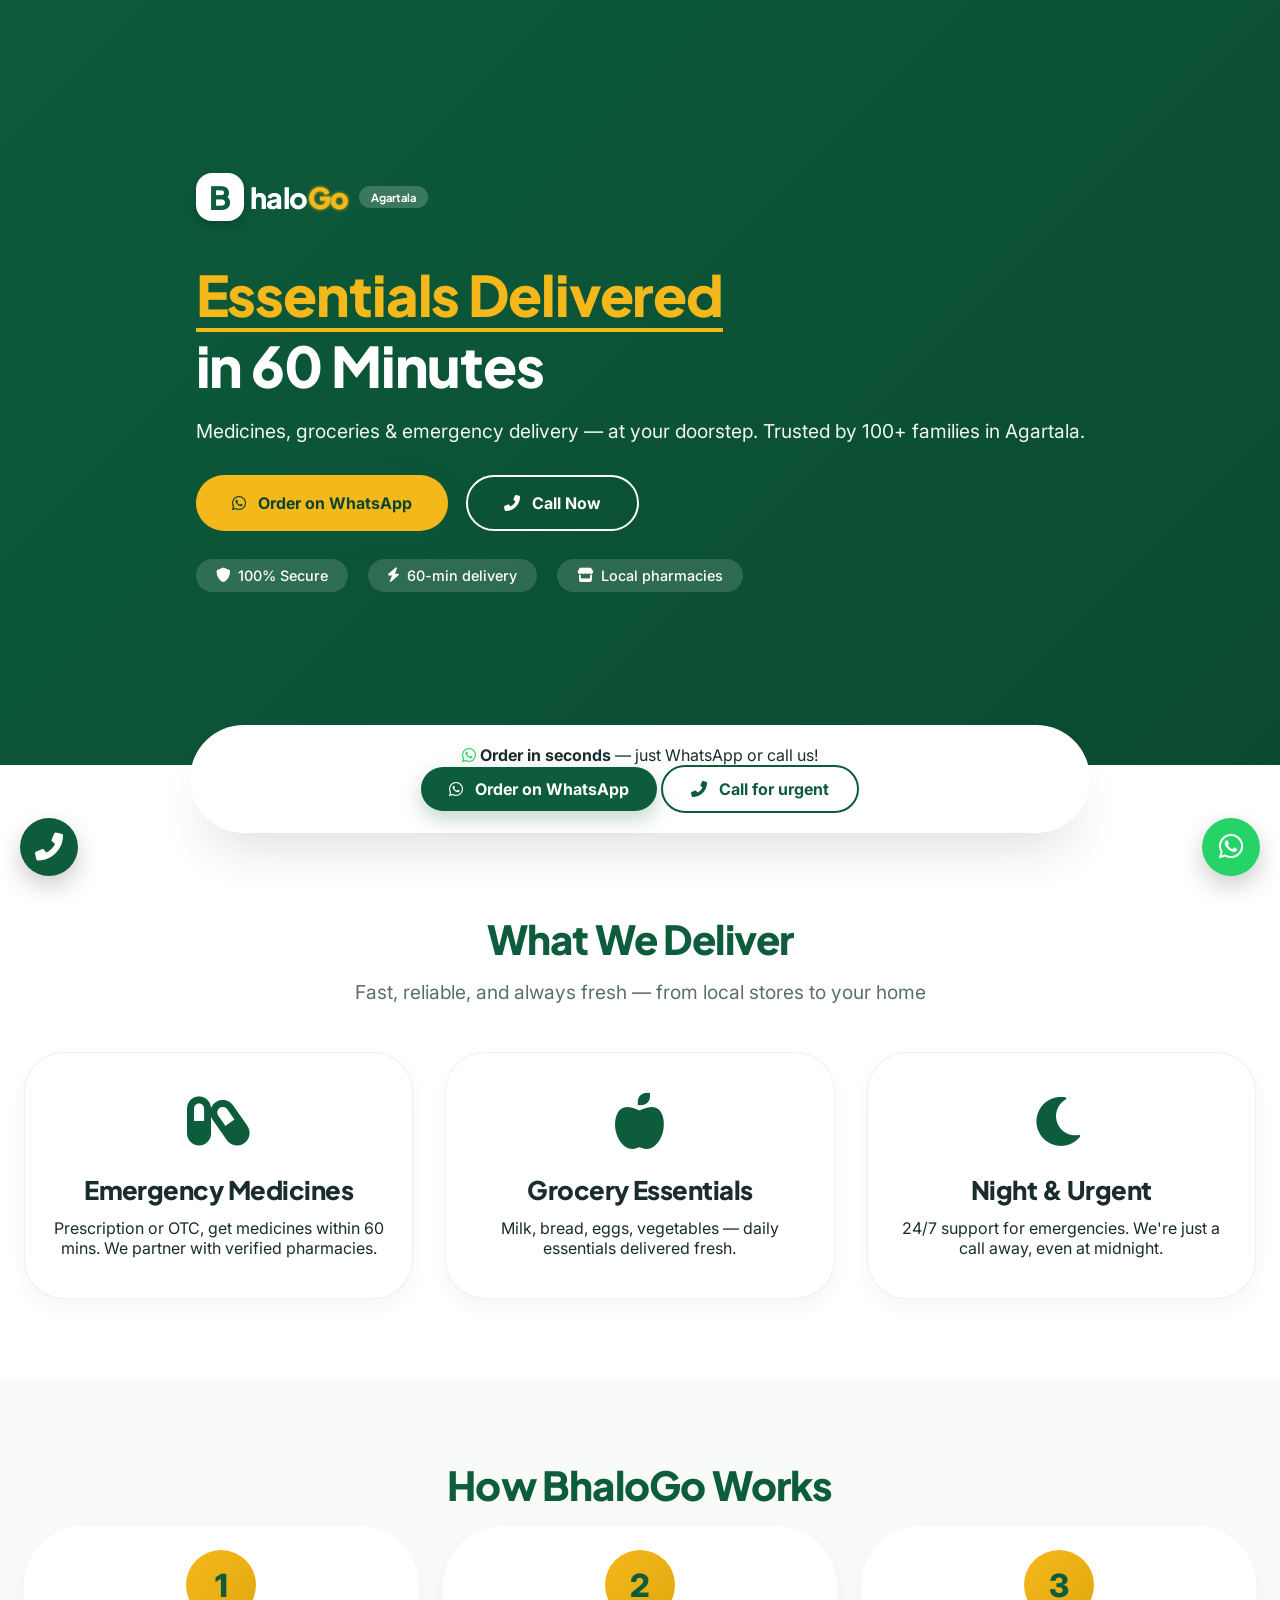
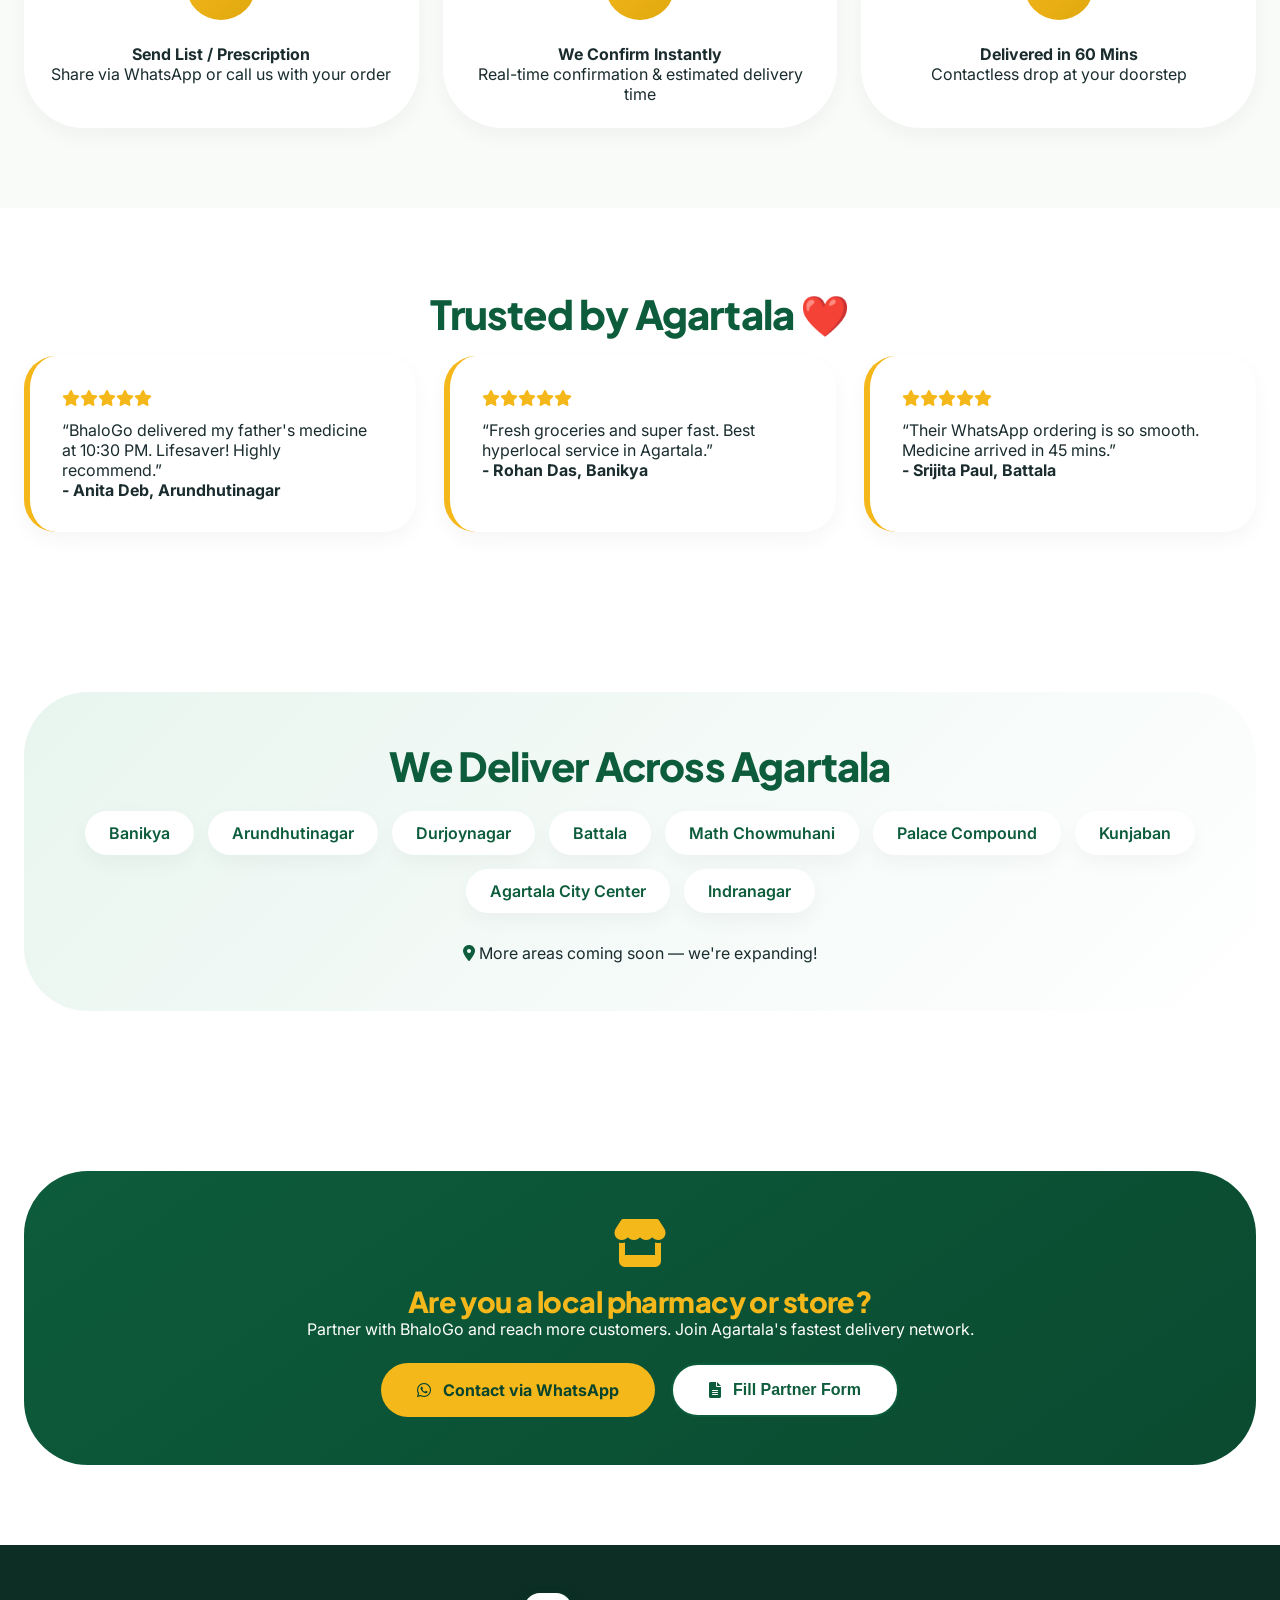
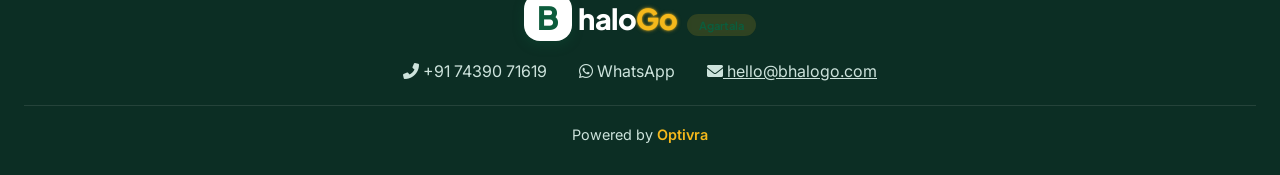
==== index.html @ e6db4102 "Add files via upload" ====
<!DOCTYPE html>
<html lang="en">
<head>
  <meta charset="UTF-8">
  <meta name="viewport" content="width=device-width, initial-scale=1.0, maximum-scale=1.0, user-scalable=yes, viewport-fit=cover">
  <title>BhaloGo | Agartala's Fastest Delivery – 60 Minutes</title>
  <!-- Google Fonts -->
  <link href="https://fonts.googleapis.com/css2?family=Inter:opsz,wght@14..32,300;14..32,400;14..32,500;14..32,600;14..32,700;14..32,800&family=Plus+Jakarta+Sans:wght@400;500;600;700;800&display=swap" rel="stylesheet">
  <!-- Font Awesome 6 -->
  <link rel="stylesheet" href="https://cdnjs.cloudflare.com/ajax/libs/font-awesome/6.0.0-beta3/css/all.min.css">
  <style>
    * {
      margin: 0;
      padding: 0;
      box-sizing: border-box;
    }

    body {
      font-family: 'Inter', sans-serif;
      background: #ffffff;
      color: #1A2C2E;
      overflow-x: hidden;
      scroll-behavior: smooth;
    }

    :root {
      --primary: #0D5C3C;
      --primary-dark: #09452C;
      --primary-light: #E8F5EF;
      --accent: #F5B81B;
      --accent-dark: #E0A80F;
      --gray-bg: #F9FBF9;
      --text-dark: #1F2A2C;
      --text-gray: #5A6E6F;
      --shadow-sm: 0 8px 20px rgba(0,0,0,0.04);
      --shadow-md: 0 20px 35px -12px rgba(0,0,0,0.08);
      --shadow-lg: 0 30px 50px -15px rgba(0,0,0,0.12);
      --neon-glow: 0 0 5px #F5B81B, 0 0 10px #F5B81B, 0 0 20px rgba(245,184,27,0.5);
    }

    .container {
      max-width: 1280px;
      margin: 0 auto;
      padding: 0 24px;
    }

    section {
      padding: 80px 0;
      position: relative;
    }

    h1, h2, h3, .logo-font {
      font-family: 'Plus Jakarta Sans', sans-serif;
      font-weight: 800;
      letter-spacing: -0.02em;
    }

    h2 {
      font-size: 2.5rem;
      text-align: center;
      margin-bottom: 16px;
      color: var(--primary);
    }
    .section-subhead {
      text-align: center;
      color: var(--text-gray);
      font-size: 1.2rem;
      margin-bottom: 48px;
      max-width: 650px;
      margin-left: auto;
      margin-right: auto;
    }

    /* ========== NEON GLOW LOGO (Concept #9) ========== */
    .logo-neon {
      display: flex;
      align-items: baseline;
      gap: 0px;
      flex-wrap: wrap;
      font-family: 'Plus Jakarta Sans', sans-serif;
      text-decoration: none;
    }
    .logo-neon .b-letter {
      background: linear-gradient(135deg, #0D5C3C, #1E8A5E);
      font-size: 2rem;
      font-weight: 800;
      width: 48px;
      height: 48px;
      display: inline-flex;
      align-items: center;
      justify-content: center;
      color: white;
      border-radius: 16px;
      margin-right: 6px;
      box-shadow: 0 4px 12px rgba(13,92,60,0.3);
      transition: all 0.3s;
    }
    .logo-neon .rest {
      font-size: 1.8rem;
      font-weight: 800;
      color: #0D5C3C;
      letter-spacing: -0.5px;
    }
    .logo-neon .accent {
      color: #F5B81B;
      text-shadow: 0 0 2px #F5B81B, 0 0 4px rgba(245,184,27,0.5);
      animation: neonPulse 1.5s ease-in-out infinite;
      display: inline-block;
    }
    .logo-neon .location-tag {
      background: rgba(245,184,27,0.15);
      padding: 4px 12px;
      border-radius: 40px;
      font-size: 0.7rem;
      font-weight: 700;
      margin-left: 10px;
      color: #0D5C3C;
      backdrop-filter: blur(2px);
    }
    @keyframes neonPulse {
      0%, 100% {
        text-shadow: 0 0 2px #F5B81B, 0 0 5px #F5B81B, 0 0 8px rgba(245,184,27,0.4);
      }
      50% {
        text-shadow: 0 0 5px #F5B81B, 0 0 12px #F5B81B, 0 0 20px rgba(245,184,27,0.7);
      }
    }
    /* Hero specific neon logo */
    .hero .logo-neon .b-letter {
      background: white;
      color: #0D5C3C;
      box-shadow: 0 4px 12px rgba(0,0,0,0.2);
    }
    .hero .logo-neon .rest {
      color: white;
    }
    .hero .logo-neon .accent {
      color: var(--accent);
    }
    .hero .logo-neon .location-tag {
      background: rgba(255,255,255,0.2);
      color: white;
    }

    /* Buttons */
    .btn {
      display: inline-flex;
      align-items: center;
      justify-content: center;
      gap: 12px;
      padding: 16px 36px;
      border-radius: 60px;
      font-weight: 700;
      font-size: 1rem;
      transition: all 0.3s cubic-bezier(0.2, 0.9, 0.4, 1.1);
      border: none;
      cursor: pointer;
      text-decoration: none;
    }
    .btn-primary {
      background: var(--primary);
      color: white;
      box-shadow: 0 8px 20px rgba(13,92,60,0.25);
    }
    .btn-primary:hover {
      background: var(--primary-dark);
      transform: translateY(-3px);
      box-shadow: 0 15px 30px rgba(13,92,60,0.35);
    }
    .btn-outline {
      background: transparent;
      border: 2px solid var(--primary);
      color: var(--primary);
    }
    .btn-outline:hover {
      background: var(--primary-light);
      transform: translateY(-3px);
    }

    /* Hero Section */
    .hero {
      position: relative;
      min-height: 85vh;
      display: flex;
      align-items: center;
      background: linear-gradient(135deg, #0D5C3C 0%, #0a4a30 100%);
      overflow: hidden;
    }
    .hero::before {
      content: '';
      position: absolute;
      top: 0;
      left: 0;
      right: 0;
      bottom: 0;
      background: url('https://images.unsplash.com/photo-1584515933487-779824d29309?w=1600&q=80') center/cover no-repeat;
      opacity: 0.25;
      z-index: 0;
    }
    .hero .container {
      position: relative;
      z-index: 2;
    }
    .hero-grid {
      display: flex;
      flex-direction: column;
      gap: 50px;
      align-items: center;
    }
    .hero-content {
      text-align: center;
      color: white;
    }
    .hero h1 {
      font-size: 3.5rem;
      line-height: 1.2;
      margin: 20px 0;
      color: white;
    }
    .hero h1 span {
      color: var(--accent);
      border-bottom: 4px solid var(--accent);
      display: inline-block;
    }
    .hero p {
      font-size: 1.2rem;
      opacity: 0.95;
      margin-bottom: 32px;
    }
    .hero-cta-group {
      display: flex;
      flex-wrap: wrap;
      justify-content: center;
      gap: 18px;
      margin: 32px 0 28px;
    }
    .trust-strip {
      display: flex;
      flex-wrap: wrap;
      justify-content: center;
      gap: 20px;
      margin-top: 20px;
    }
    .trust-item {
      display: flex;
      align-items: center;
      gap: 8px;
      background: rgba(255,255,255,0.15);
      backdrop-filter: blur(10px);
      padding: 8px 20px;
      border-radius: 60px;
      font-size: 0.9rem;
      font-weight: 500;
      color: white;
    }

    /* Quick Bar */
    .quick-bar {
      background: white;
      border-radius: 80px;
      padding: 20px 28px;
      box-shadow: var(--shadow-lg);
      margin-top: -40px;
      position: relative;
      z-index: 10;
      max-width: 900px;
      margin-left: auto;
      margin-right: auto;
      text-align: center;
    }

    /* Services Cards */
    .cards-grid {
      display: grid;
      grid-template-columns: 1fr;
      gap: 32px;
      margin-top: 20px;
    }
    .service-card {
      background: white;
      padding: 40px 28px;
      border-radius: 40px;
      text-align: center;
      transition: all 0.4s;
      border: 1px solid rgba(13,92,60,0.08);
      box-shadow: var(--shadow-sm);
    }
    .service-card:hover {
      transform: translateY(-12px);
      box-shadow: var(--shadow-lg);
      border-color: var(--accent);
    }
    .service-card i {
      font-size: 3.5rem;
      color: var(--primary);
      margin-bottom: 24px;
    }
    .service-card h3 {
      font-size: 1.6rem;
      margin-bottom: 12px;
    }

    /* Steps */
    .steps-grid {
      display: flex;
      flex-direction: column;
      gap: 24px;
    }
    .step-card {
      display: flex;
      align-items: center;
      gap: 24px;
      background: white;
      padding: 24px;
      border-radius: 60px;
      box-shadow: var(--shadow-sm);
      transition: 0.3s;
    }
    .step-card:hover {
      transform: translateX(10px);
      box-shadow: var(--shadow-md);
    }
    .step-number {
      width: 70px;
      height: 70px;
      background: linear-gradient(135deg, var(--accent), var(--accent-dark));
      border-radius: 50%;
      display: flex;
      align-items: center;
      justify-content: center;
      font-size: 2rem;
      font-weight: 800;
      color: var(--primary);
    }

    /* Testimonials */
    .testimonial-grid {
      display: grid;
      grid-template-columns: 1fr;
      gap: 28px;
    }
    .test-card {
      background: white;
      border-radius: 32px;
      padding: 32px;
      box-shadow: var(--shadow-sm);
      border-left: 6px solid var(--accent);
    }
    .stars {
      color: var(--accent);
      margin-bottom: 12px;
    }

    /* Coverage */
    .coverage-bg {
      background: linear-gradient(135deg, var(--primary-light) 0%, #ffffff 100%);
      border-radius: 64px;
      padding: 48px;
    }
    .area-chips {
      display: flex;
      flex-wrap: wrap;
      justify-content: center;
      gap: 14px;
      margin-top: 20px;
    }
    .chip {
      background: white;
      padding: 12px 24px;
      border-radius: 60px;
      font-weight: 600;
      color: var(--primary);
      box-shadow: var(--shadow-sm);
    }

    /* Partner Section */
    .partner-section {
      background: linear-gradient(145deg, var(--primary) 0%, #0a4a30 100%);
      border-radius: 64px;
      padding: 48px 40px;
      text-align: center;
      color: white;
    }
    .partner-section h3 {
      color: var(--accent);
    }

    /* Sticky Buttons */
    .sticky-wa, .sticky-call {
      position: fixed;
      bottom: 24px;
      width: 58px;
      height: 58px;
      border-radius: 60px;
      display: flex;
      align-items: center;
      justify-content: center;
      box-shadow: 0 10px 25px rgba(0,0,0,0.2);
      transition: 0.2s;
      color: white;
      font-size: 28px;
      text-decoration: none;
      z-index: 1000;
    }
    .sticky-wa { right: 20px; background: #25D366; }
    .sticky-call { left: 20px; background: var(--primary); }

    footer {
      background: #0C2E24;
      color: #CDE3DC;
      padding: 48px 0 32px;
      text-align: center;
    }
    .footer-credit {
      margin-top: 24px;
      padding-top: 20px;
      border-top: 1px solid rgba(255,255,255,0.1);
      font-size: 0.9rem;
    }
    .footer-credit a {
      color: var(--accent);
      text-decoration: none;
      font-weight: 600;
      transition: 0.2s;
    }
    .footer-credit a:hover {
      text-decoration: underline;
      color: white;
    }
    /* Footer logo neon */
    footer .logo-neon .b-letter {
      background: white;
      color: #0D5C3C;
    }
    footer .logo-neon .rest {
      color: white;
    }
    footer .logo-neon .accent {
      color: var(--accent);
    }

    /* Animations */
    .fade-up {
      opacity: 0;
      transform: translateY(30px);
      transition: opacity 0.8s ease, transform 0.8s ease;
    }
    .fade-up.appear {
      opacity: 1;
      transform: translateY(0);
    }

    /* Popup */
    .order-popup {
      position: fixed;
      bottom: 100px;
      left: 50%;
      transform: translateX(-50%) scale(0.9);
      background: rgba(255,255,255,0.98);
      backdrop-filter: blur(16px);
      border-radius: 80px;
      padding: 12px 28px;
      display: flex;
      align-items: center;
      gap: 18px;
      z-index: 1100;
      opacity: 0;
      visibility: hidden;
      transition: 0.3s;
      box-shadow: var(--shadow-lg);
      border: 1px solid var(--accent);
    }
    .order-popup.show {
      opacity: 1;
      visibility: visible;
      transform: translateX(-50%) scale(1);
    }

    @media (min-width: 768px) {
      .hero-grid { flex-direction: row; text-align: left; gap: 60px; }
      .hero-content { text-align: left; flex: 1; }
      .hero-cta-group { justify-content: flex-start; }
      .trust-strip { justify-content: flex-start; }
      .cards-grid { grid-template-columns: repeat(3, 1fr); }
      .steps-grid { flex-direction: row; }
      .step-card { flex: 1; flex-direction: column; text-align: center; }
      .testimonial-grid { grid-template-columns: repeat(3, 1fr); }
    }
    @media (max-width: 600px) {
      h1 { font-size: 2rem; }
      h2 { font-size: 1.8rem; }
      .hero h1 { font-size: 2rem; }
      .coverage-bg { padding: 28px; }
      .logo-neon .rest { font-size: 1.3rem; }
      .logo-neon .b-letter { width: 38px; height: 38px; font-size: 1.5rem; }
    }
  </style>
</head>
<body>

<!-- Popup -->
<div id="orderPopup" class="order-popup">
  <i class="fas fa-gift" style="color: var(--accent); font-size: 28px;"></i>
  <span style="font-weight: 600;">Need medicines or groceries? Order now!</span>
  <button id="popupOrderBtn" style="background: var(--primary); border: none; padding: 8px 20px; border-radius: 40px; color: white; font-weight: bold; cursor: pointer;">Order Now</button>
</div>

<main>
  <!-- Hero Section with NEON GLOW LOGO -->
  <div class="hero">
    <div class="container hero-grid">
      <div class="hero-content">
        <!-- Neon Glow Logo #9 applied here -->
        <a href="#" class="logo-neon" style="text-decoration: none; margin-bottom: 20px; display: inline-flex; align-items: center; flex-wrap: wrap;">
          <div class="b-letter">B</div>
          <div class="rest">halo<span class="accent">Go</span></div>
          <span class="location-tag">Agartala</span>
        </a>
        <h1><span>Essentials Delivered</span><br>in 60 Minutes</h1>
        <p>Medicines, groceries & emergency delivery — at your doorstep. Trusted by 100+ families in Agartala.</p>
        <div class="hero-cta-group">
          <a href="#" id="heroWhatsAppBtn" class="btn btn-primary" style="background: var(--accent); color: var(--primary-dark);"><i class="fab fa-whatsapp"></i> Order on WhatsApp</a>
          <a href="tel:+917439071619" class="btn btn-outline" style="border-color: white; color: white;"><i class="fas fa-phone-alt"></i> Call Now</a>
        </div>
        <div class="trust-strip">
          <div class="trust-item"><i class="fas fa-shield-alt"></i> 100% Secure</div>
          <div class="trust-item"><i class="fas fa-bolt"></i> 60-min delivery</div>
          <div class="trust-item"><i class="fas fa-store"></i> Local pharmacies</div>
        </div>
      </div>
    </div>
  </div>

  <!-- Quick Action Bar -->
  <div class="container">
    <div class="quick-bar">
      <p><i class="fab fa-whatsapp" style="color: #25D366;"></i> <strong>Order in seconds</strong> — just WhatsApp or call us!</p>
      <div class="quick-buttons">
        <a href="#" id="quickWABtn" class="btn btn-primary" style="padding: 12px 28px;"><i class="fab fa-whatsapp"></i> Order on WhatsApp</a>
        <a href="tel:+917439071619" class="btn btn-outline" style="padding: 12px 28px;"><i class="fas fa-phone-alt"></i> Call for urgent</a>
      </div>
    </div>
  </div>

  <!-- Services Section -->
  <section>
    <div class="container">
      <h2>What We Deliver</h2>
      <div class="section-subhead">Fast, reliable, and always fresh — from local stores to your home</div>
      <div class="cards-grid">
        <div class="service-card fade-up">
          <i class="fas fa-capsules"></i>
          <h3>Emergency Medicines</h3>
          <p>Prescription or OTC, get medicines within 60 mins. We partner with verified pharmacies.</p>
        </div>
        <div class="service-card fade-up">
          <i class="fas fa-apple-alt"></i>
          <h3>Grocery Essentials</h3>
          <p>Milk, bread, eggs, vegetables — daily essentials delivered fresh.</p>
        </div>
        <div class="service-card fade-up">
          <i class="fas fa-moon"></i>
          <h3>Night & Urgent</h3>
          <p>24/7 support for emergencies. We're just a call away, even at midnight.</p>
        </div>
      </div>
    </div>
  </section>

  <!-- How It Works -->
  <section style="background: var(--gray-bg);">
    <div class="container">
      <h2>How BhaloGo Works</h2>
      <div class="steps-grid">
        <div class="step-card fade-up">
          <div class="step-number">1</div>
          <div class="step-text"><h4>Send List / Prescription</h4><p>Share via WhatsApp or call us with your order</p></div>
        </div>
        <div class="step-card fade-up">
          <div class="step-number">2</div>
          <div class="step-text"><h4>We Confirm Instantly</h4><p>Real-time confirmation & estimated delivery time</p></div>
        </div>
        <div class="step-card fade-up">
          <div class="step-number">3</div>
          <div class="step-text"><h4>Delivered in 60 Mins</h4><p>Contactless drop at your doorstep</p></div>
        </div>
      </div>
    </div>
  </section>

  <!-- Trust + Testimonials -->
  <section>
    <div class="container">
      <h2>Trusted by Agartala ❤️</h2>
      <div class="testimonial-grid">
        <div class="test-card fade-up">
          <div class="stars"><i class="fas fa-star"></i><i class="fas fa-star"></i><i class="fas fa-star"></i><i class="fas fa-star"></i><i class="fas fa-star"></i></div>
          <p>“BhaloGo delivered my father's medicine at 10:30 PM. Lifesaver! Highly recommend.”</p>
          <strong>- Anita Deb, Arundhutinagar</strong>
        </div>
        <div class="test-card fade-up">
          <div class="stars"><i class="fas fa-star"></i><i class="fas fa-star"></i><i class="fas fa-star"></i><i class="fas fa-star"></i><i class="fas fa-star"></i></div>
          <p>“Fresh groceries and super fast. Best hyperlocal service in Agartala.”</p>
          <strong>- Rohan Das, Banikya</strong>
        </div>
        <div class="test-card fade-up">
          <div class="stars"><i class="fas fa-star"></i><i class="fas fa-star"></i><i class="fas fa-star"></i><i class="fas fa-star"></i><i class="fas fa-star"></i></div>
          <p>“Their WhatsApp ordering is so smooth. Medicine arrived in 45 mins.”</p>
          <strong>- Srijita Paul, Battala</strong>
        </div>
      </div>
    </div>
  </section>

  <!-- Coverage Area -->
  <section>
    <div class="container">
      <div class="coverage-bg">
        <h2 style="color: var(--primary);">We Deliver Across Agartala</h2>
        <div class="area-chips">
          <span class="chip">Banikya</span><span class="chip">Arundhutinagar</span><span class="chip">Durjoynagar</span>
          <span class="chip">Battala</span><span class="chip">Math Chowmuhani</span><span class="chip">Palace Compound</span>
          <span class="chip">Kunjaban</span><span class="chip">Agartala City Center</span><span class="chip">Indranagar</span>
        </div>
        <div style="text-align: center; margin-top: 30px;">
          <i class="fas fa-map-marker-alt" style="color: var(--primary);"></i> More areas coming soon — we're expanding!
        </div>
      </div>
    </div>
  </section>

  <!-- Pharmacy Partner CTA -->
  <section>
    <div class="container">
      <div class="partner-section fade-up">
        <i class="fas fa-store" style="font-size: 3rem; color: var(--accent); margin-bottom: 16px;"></i>
        <h3 style="font-size: 1.8rem;">Are you a local pharmacy or store?</h3>
        <p style="margin-bottom: 24px;">Partner with BhaloGo and reach more customers. Join Agartala's fastest delivery network.</p>
        <div style="display: flex; gap: 16px; justify-content: center; flex-wrap: wrap;">
          <a href="#" id="partnerWABtn" class="btn btn-accent" style="background: var(--accent); color: var(--primary-dark);"><i class="fab fa-whatsapp"></i> Contact via WhatsApp</a>
          <button id="toggleFormBtn" class="btn btn-outline" style="background: white; color: var(--primary);"><i class="fas fa-file-alt"></i> Fill Partner Form</button>
        </div>
        <div id="partnerFormContainer" style="display: none; margin-top: 32px; background: white; border-radius: 40px; padding: 28px; text-align: left; color: #1A2C2E;">
          <h4 style="color: var(--primary);">Pharmacy Registration</h4>
          <input type="text" id="pharmacyName" placeholder="Store Name" style="width:100%; margin: 12px 0; padding: 14px; border-radius: 60px; border:1px solid #ddd;">
          <input type="text" id="ownerName" placeholder="Owner Name" style="width:100%; margin: 12px 0; padding: 14px; border-radius: 60px; border:1px solid #ddd;">
          <input type="tel" id="pharmacyPhone" placeholder="Phone Number" style="width:100%; margin: 12px 0; padding: 14px; border-radius: 60px; border:1px solid #ddd;">
          <textarea id="pharmacyAddress" rows="2" placeholder="Address (Agartala area)" style="width:100%; border-radius: 32px; padding: 14px;"></textarea>
          <button id="submitPartnerFormBtn" class="btn btn-primary" style="width:100%; margin-top:12px;"><i class="fab fa-whatsapp"></i> Submit via WhatsApp</button>
          <div id="partnerFormFeedback" style="margin-top: 12px; text-align: center;"></div>
        </div>
      </div>
    </div>
  </section>
</main>

<footer>
  <div class="container">
    <!-- Footer also uses Neon Glow Logo -->
    <div class="logo-neon" style="justify-content: center; margin-bottom: 20px;">
      <div class="b-letter">B</div>
      <div class="rest">halo<span class="accent">Go</span></div>
      <span class="location-tag">Agartala</span>
    </div>
    <div style="display: flex; flex-wrap: wrap; justify-content: center; gap: 32px; margin-bottom: 24px;">
      <a href="tel:+917439071619" style="color: #CDE3DC; text-decoration: none;"><i class="fas fa-phone-alt"></i> +91 74390 71619</a>
      <a href="#" id="footerWALink" style="color: #CDE3DC; text-decoration: none;"><i class="fab fa-whatsapp"></i> WhatsApp</a>
      <a href="mailto:hello@bhalogo.com" style="color: #CDE3DC;"><i class="fas fa-envelope"></i> hello@bhalogo.com</a>
    </div>
    <div class="footer-credit">
      Powered by <a href="https://www.optivra.in" target="_blank" rel="noopener noreferrer">Optivra</a>
    </div>
  </div>
</footer>

<!-- Sticky Buttons -->
<a href="#" id="stickyWABtn" class="sticky-wa"><i class="fab fa-whatsapp"></i></a>
<a href="tel:+917439071619" class="sticky-call"><i class="fas fa-phone-alt"></i></a>

<script>
  (function() {
    const PHONE = "917439071619";
    const WA_URL = `https://wa.me/${PHONE}?text=`;

    function openWA(msg) { window.open(WA_URL + encodeURIComponent(msg), '_blank'); }

    const orderButtons = ['heroWhatsAppBtn', 'quickWABtn', 'footerWALink', 'stickyWABtn'];
    orderButtons.forEach(id => {
      const btn = document.getElementById(id);
      if(btn) btn.addEventListener('click', (e) => { e.preventDefault(); openWA("Hi BhaloGo! I need delivery in Agartala. Please share order details."); });
    });

    const partnerBtn = document.getElementById('partnerWABtn');
    if(partnerBtn) partnerBtn.addEventListener('click', (e) => { e.preventDefault(); openWA("Hello BhaloGo team, I'm a pharmacy/store owner in Agartala. I want to partner with you."); });

    const toggle = document.getElementById('toggleFormBtn');
    const formDiv = document.getElementById('partnerFormContainer');
    if(toggle && formDiv) toggle.addEventListener('click', () => {
      const isVisible = formDiv.style.display === 'block';
      formDiv.style.display = isVisible ? 'none' : 'block';
      toggle.innerHTML = isVisible ? '<i class="fas fa-file-alt"></i> Fill Partner Form' : '<i class="fas fa-times"></i> Hide Form';
    });

    const submitBtn = document.getElementById('submitPartnerFormBtn');
    if(submitBtn) submitBtn.addEventListener('click', () => {
      const name = document.getElementById('pharmacyName')?.value.trim();
      const owner = document.getElementById('ownerName')?.value.trim();
      const phone = document.getElementById('pharmacyPhone')?.value.trim();
      const addr = document.getElementById('pharmacyAddress')?.value.trim();
      if(!name || !owner || !phone) {
        document.getElementById('partnerFormFeedback').innerHTML = "⚠️ Please fill store name, owner & phone.";
        return;
      }
      const msg = `🏥 New Pharmacy Partner Request 🏥\nStore: ${name}\nOwner: ${owner}\nPhone: ${phone}\nAddress: ${addr || 'Not provided'}`;
      window.open(`https://wa.me/${PHONE}?text=${encodeURIComponent(msg)}`, '_blank');
      document.getElementById('partnerFormFeedback').innerHTML = "✅ Request sent! We'll contact you soon.";
      setTimeout(() => { formDiv.style.display = 'none'; if(toggle) toggle.innerHTML = '<i class="fas fa-file-alt"></i> Fill Partner Form'; }, 2000);
    });

    const popup = document.getElementById('orderPopup');
    const popupBtn = document.getElementById('popupOrderBtn');
    setTimeout(() => { if(popup) popup.classList.add('show'); }, 10000);
    if(popupBtn) popupBtn.addEventListener('click', () => {
      openWA("Hi BhaloGo, I want to place an order right now.");
      popup.classList.remove('show');
    });
    document.addEventListener('click', (e) => { if(popup && popup.classList.contains('show') && !popup.contains(e.target)) popup.classList.remove('show'); });

    const faders = document.querySelectorAll('.fade-up');
    const obs = new IntersectionObserver(entries => { entries.forEach(e => { if(e.isIntersecting) e.target.classList.add('appear'); }); }, { threshold: 0.1 });
    faders.forEach(el => obs.observe(el));
  })();
</script>
</body>
</html>
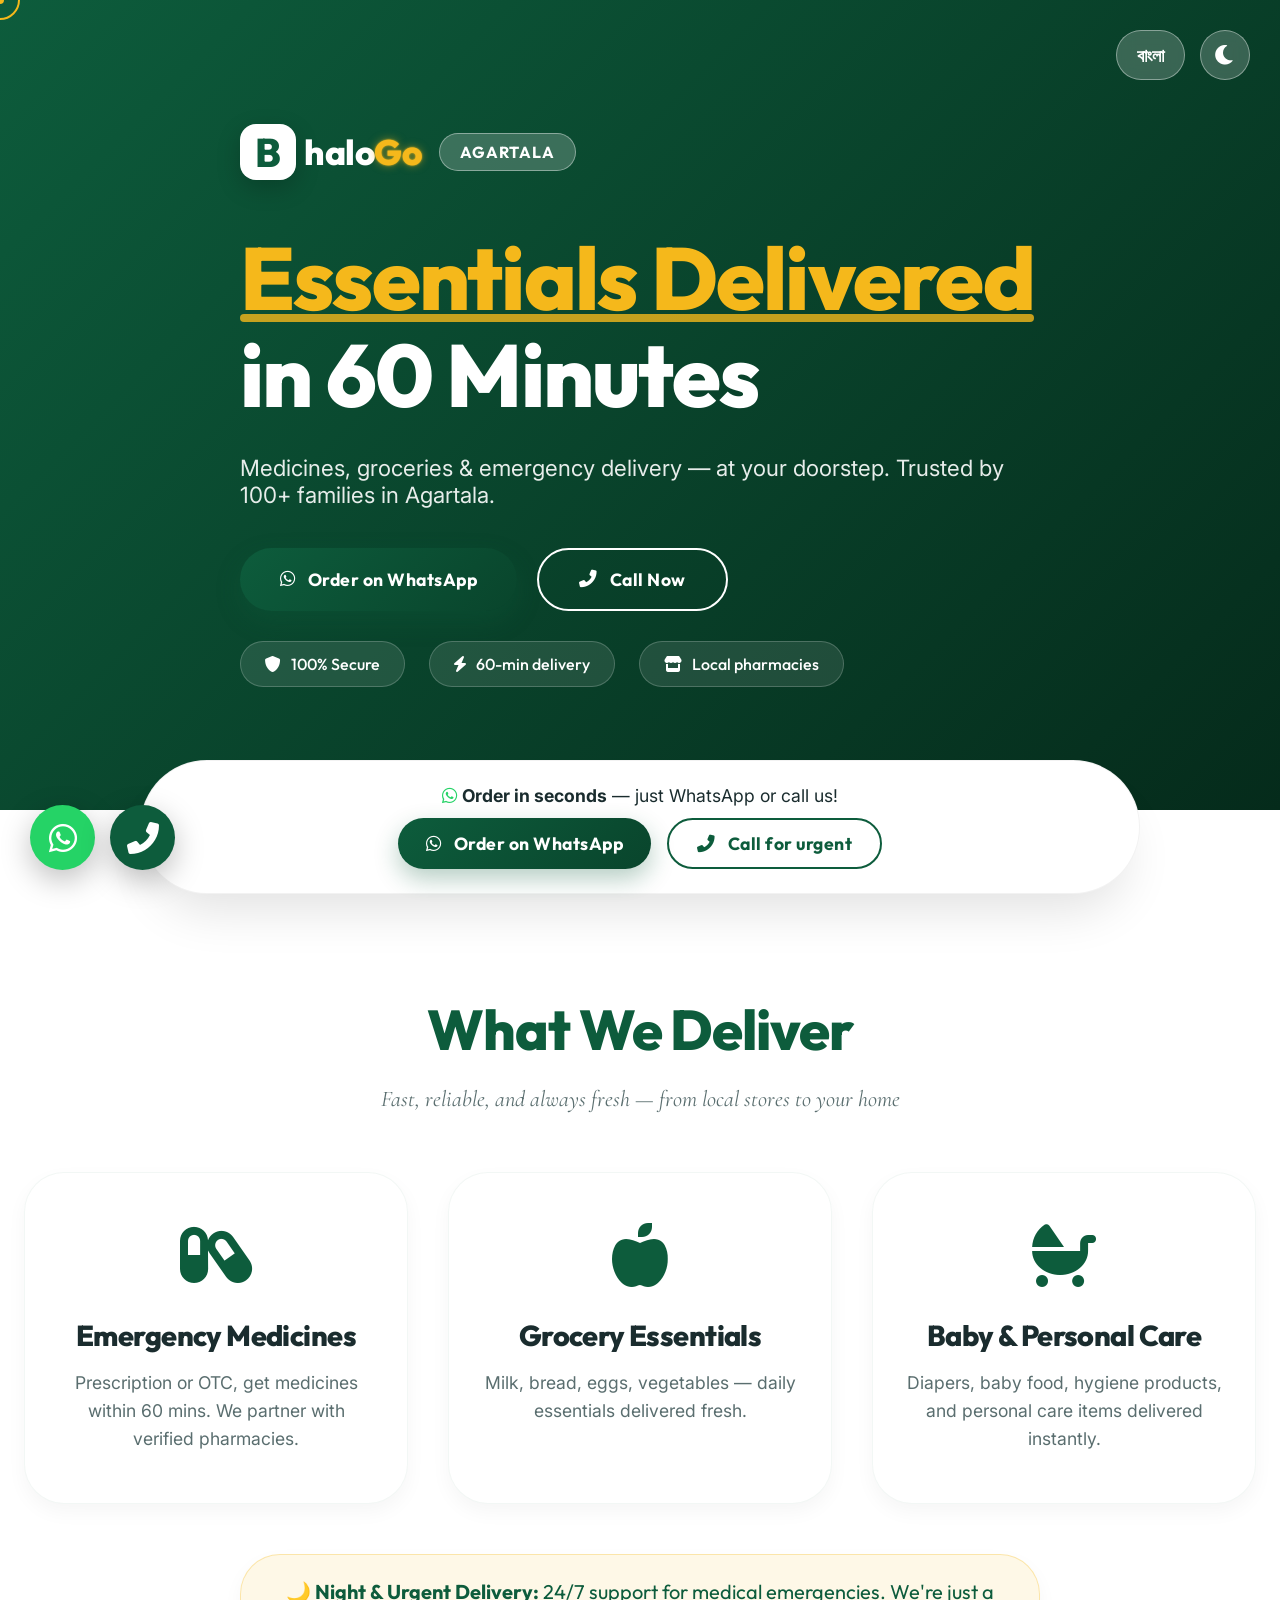
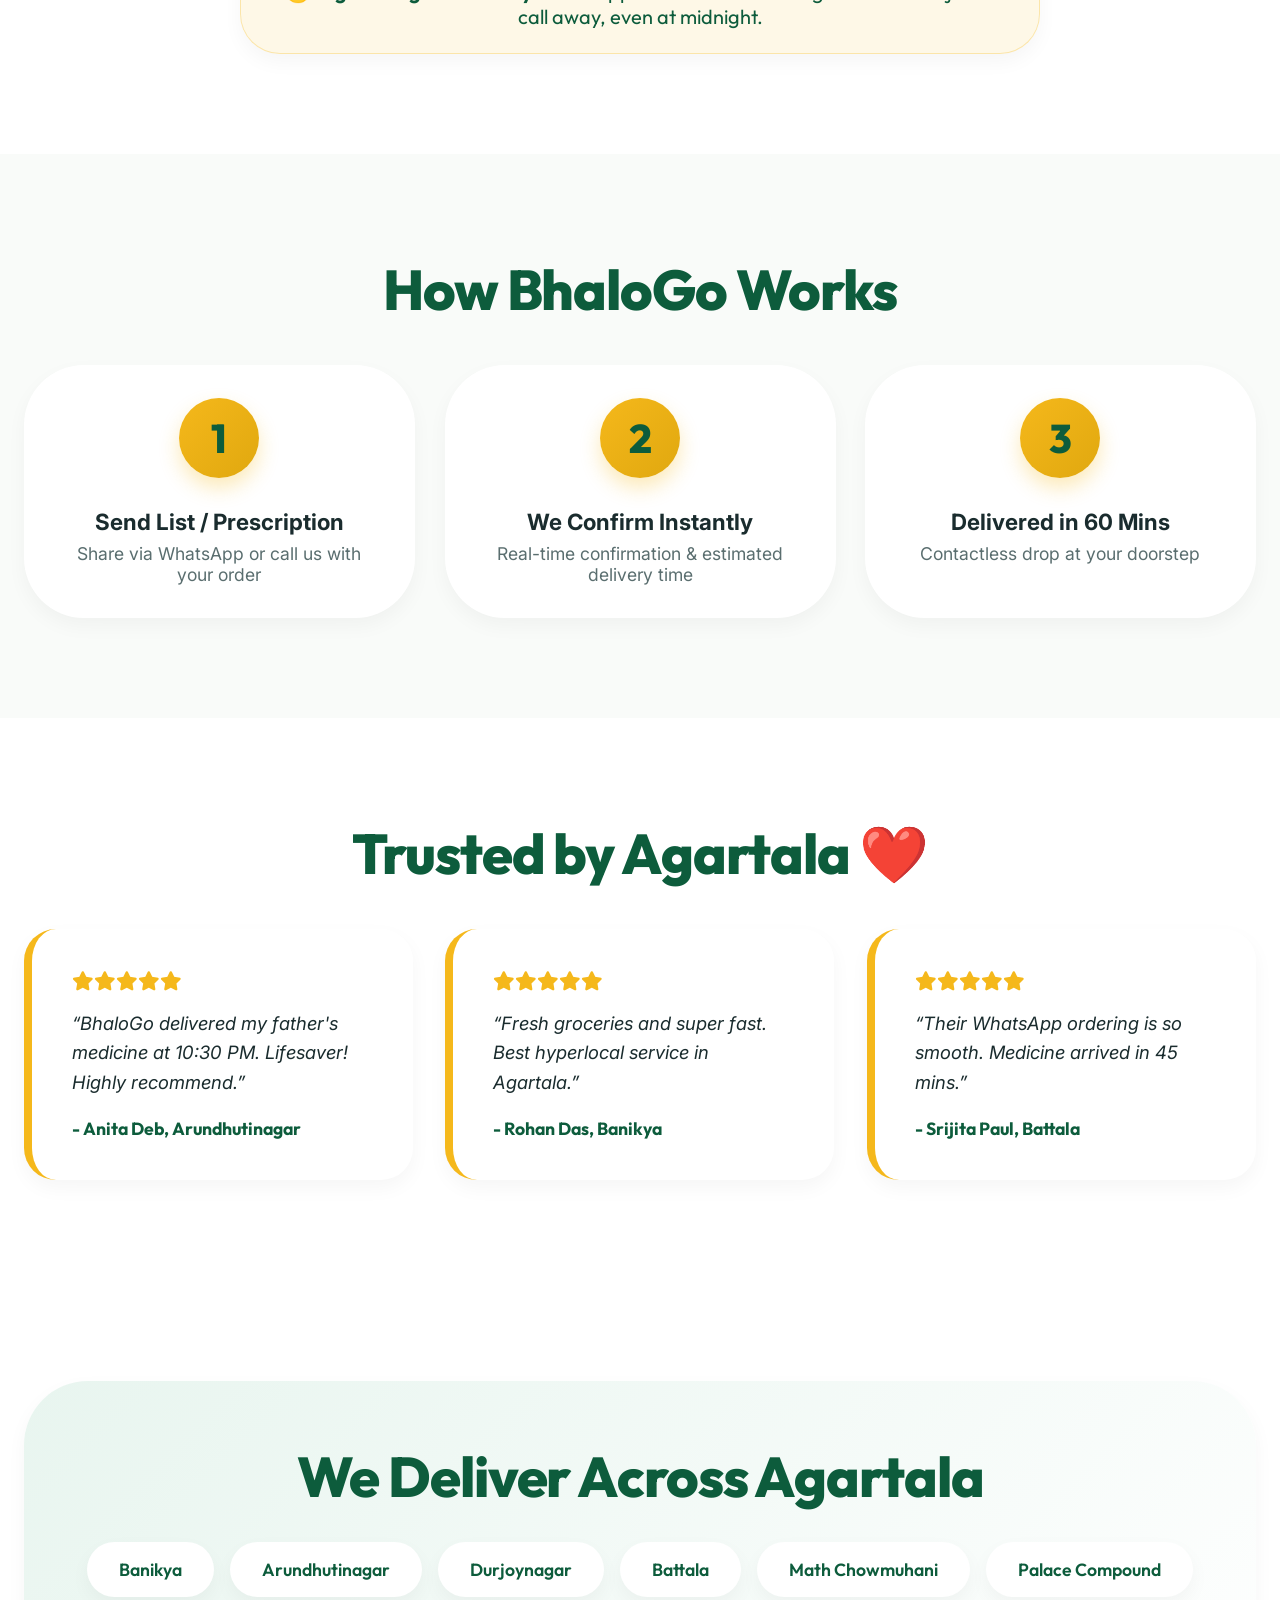
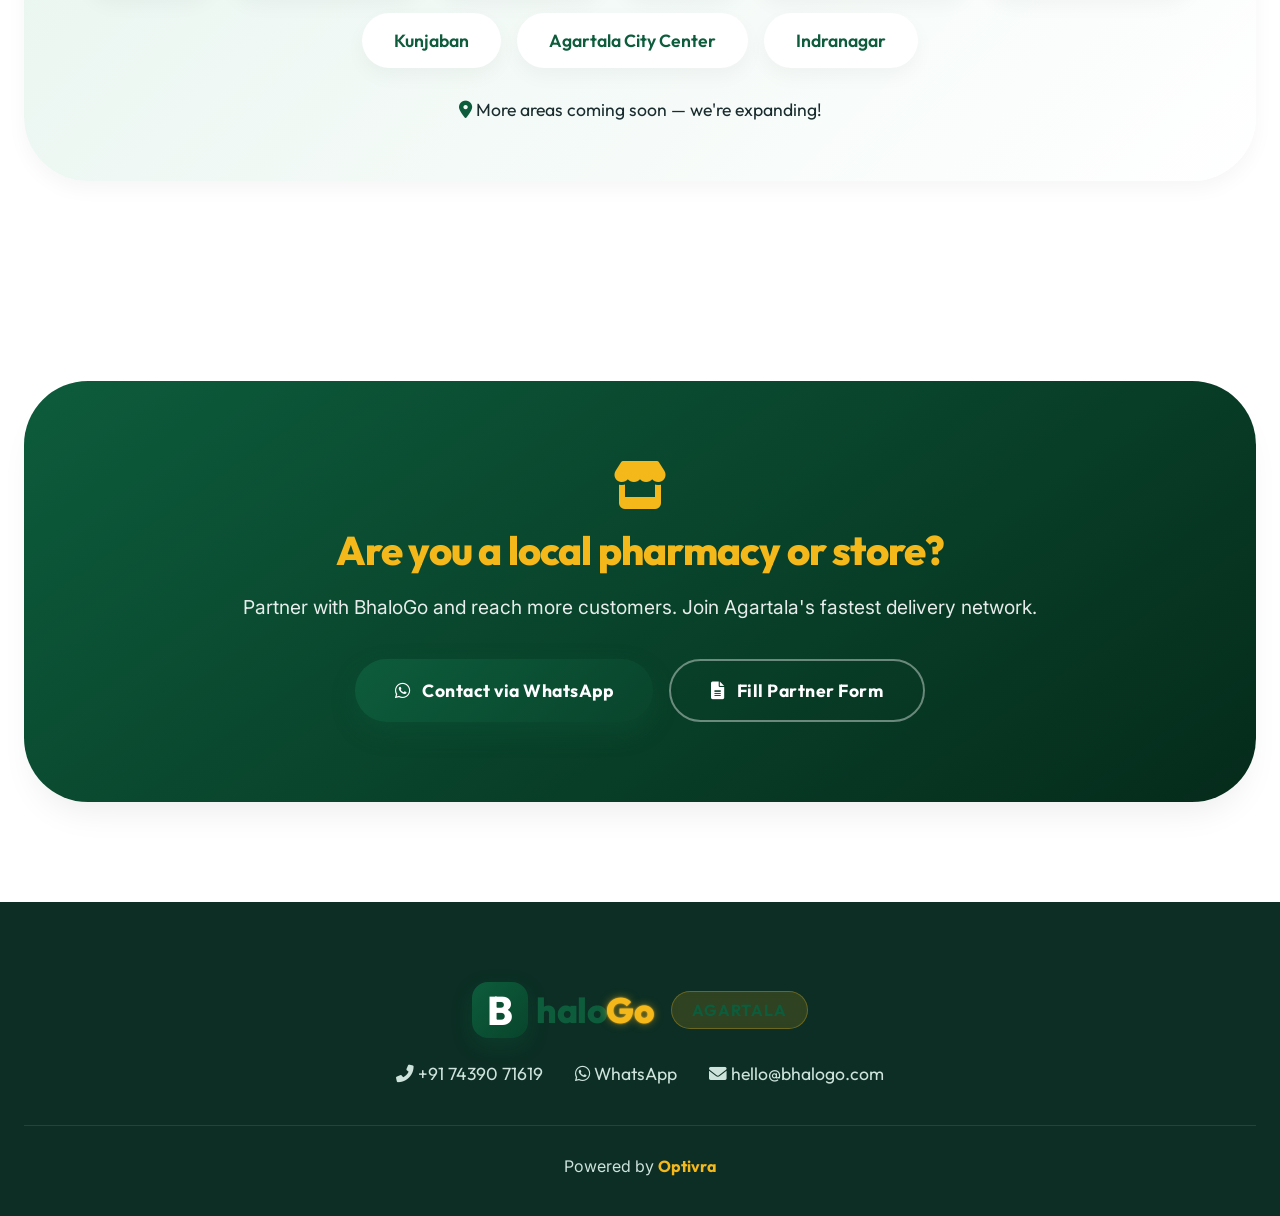
==== commit 822269ee: "main changes" ====
--- a/index.html
+++ b/index.html
@@ -2,530 +2,84 @@
 <html lang="en">
 <head>
   <meta charset="UTF-8">
-  <meta name="viewport" content="width=device-width, initial-scale=1.0, maximum-scale=1.0, user-scalable=yes, viewport-fit=cover">
+  <meta name="viewport" content="width=device-width, initial-scale=1.0, maximum-scale=5.0, viewport-fit=cover">
   <title>BhaloGo | Agartala's Fastest Delivery – 60 Minutes</title>
+  
+  <meta name="description" content="Medicines, groceries & emergency delivery — at your doorstep in Agartala within 60 minutes.">
+  <meta name="theme-color" content="#0D5C3C">
+  
+  <!-- Custom SVG Favicon -->
+  <link rel="icon" href="data:image/svg+xml,<svg xmlns='http://www.w3.org/2000/svg' viewBox='0 0 100 100'><rect width='100' height='100' rx='20' fill='%230D5C3C'/><text x='50' y='70' font-size='60' font-family='sans-serif' font-weight='bold' fill='white' text-anchor='middle'>B</text></svg>">
+  
   <!-- Google Fonts -->
-  <link href="https://fonts.googleapis.com/css2?family=Inter:opsz,wght@14..32,300;14..32,400;14..32,500;14..32,600;14..32,700;14..32,800&family=Plus+Jakarta+Sans:wght@400;500;600;700;800&display=swap" rel="stylesheet">
+  <link href="https://fonts.googleapis.com/css2?family=Inter:wght@300;400;500;600;700&family=Outfit:wght@400;500;600;700;800&family=Cormorant+Garamond:ital,wght@0,600;1,400&display=swap" rel="stylesheet">
+  
   <!-- Font Awesome 6 -->
   <link rel="stylesheet" href="https://cdnjs.cloudflare.com/ajax/libs/font-awesome/6.0.0-beta3/css/all.min.css">
-  <style>
-    * {
-      margin: 0;
-      padding: 0;
-      box-sizing: border-box;
+  
+  <!-- Early Theme Script -->
+  <script>
+    if (localStorage.getItem('theme') === 'dark' || (!localStorage.getItem('theme') && window.matchMedia('(prefers-color-scheme: dark)').matches)) {
+      document.documentElement.classList.add('dark-mode');
     }
-
-    body {
-      font-family: 'Inter', sans-serif;
-      background: #ffffff;
-      color: #1A2C2E;
-      overflow-x: hidden;
-      scroll-behavior: smooth;
-    }
-
-    :root {
-      --primary: #0D5C3C;
-      --primary-dark: #09452C;
-      --primary-light: #E8F5EF;
-      --accent: #F5B81B;
-      --accent-dark: #E0A80F;
-      --gray-bg: #F9FBF9;
-      --text-dark: #1F2A2C;
-      --text-gray: #5A6E6F;
-      --shadow-sm: 0 8px 20px rgba(0,0,0,0.04);
-      --shadow-md: 0 20px 35px -12px rgba(0,0,0,0.08);
-      --shadow-lg: 0 30px 50px -15px rgba(0,0,0,0.12);
-      --neon-glow: 0 0 5px #F5B81B, 0 0 10px #F5B81B, 0 0 20px rgba(245,184,27,0.5);
-    }
-
-    .container {
-      max-width: 1280px;
-      margin: 0 auto;
-      padding: 0 24px;
-    }
-
-    section {
-      padding: 80px 0;
-      position: relative;
-    }
-
-    h1, h2, h3, .logo-font {
-      font-family: 'Plus Jakarta Sans', sans-serif;
-      font-weight: 800;
-      letter-spacing: -0.02em;
-    }
-
-    h2 {
-      font-size: 2.5rem;
-      text-align: center;
-      margin-bottom: 16px;
-      color: var(--primary);
-    }
-    .section-subhead {
-      text-align: center;
-      color: var(--text-gray);
-      font-size: 1.2rem;
-      margin-bottom: 48px;
-      max-width: 650px;
-      margin-left: auto;
-      margin-right: auto;
-    }
-
-    /* ========== NEON GLOW LOGO (Concept #9) ========== */
-    .logo-neon {
-      display: flex;
-      align-items: baseline;
-      gap: 0px;
-      flex-wrap: wrap;
-      font-family: 'Plus Jakarta Sans', sans-serif;
-      text-decoration: none;
-    }
-    .logo-neon .b-letter {
-      background: linear-gradient(135deg, #0D5C3C, #1E8A5E);
-      font-size: 2rem;
-      font-weight: 800;
-      width: 48px;
-      height: 48px;
-      display: inline-flex;
-      align-items: center;
-      justify-content: center;
-      color: white;
-      border-radius: 16px;
-      margin-right: 6px;
-      box-shadow: 0 4px 12px rgba(13,92,60,0.3);
-      transition: all 0.3s;
-    }
-    .logo-neon .rest {
-      font-size: 1.8rem;
-      font-weight: 800;
-      color: #0D5C3C;
-      letter-spacing: -0.5px;
-    }
-    .logo-neon .accent {
-      color: #F5B81B;
-      text-shadow: 0 0 2px #F5B81B, 0 0 4px rgba(245,184,27,0.5);
-      animation: neonPulse 1.5s ease-in-out infinite;
-      display: inline-block;
-    }
-    .logo-neon .location-tag {
-      background: rgba(245,184,27,0.15);
-      padding: 4px 12px;
-      border-radius: 40px;
-      font-size: 0.7rem;
-      font-weight: 700;
-      margin-left: 10px;
-      color: #0D5C3C;
-      backdrop-filter: blur(2px);
-    }
-    @keyframes neonPulse {
-      0%, 100% {
-        text-shadow: 0 0 2px #F5B81B, 0 0 5px #F5B81B, 0 0 8px rgba(245,184,27,0.4);
-      }
-      50% {
-        text-shadow: 0 0 5px #F5B81B, 0 0 12px #F5B81B, 0 0 20px rgba(245,184,27,0.7);
-      }
-    }
-    /* Hero specific neon logo */
-    .hero .logo-neon .b-letter {
-      background: white;
-      color: #0D5C3C;
-      box-shadow: 0 4px 12px rgba(0,0,0,0.2);
-    }
-    .hero .logo-neon .rest {
-      color: white;
-    }
-    .hero .logo-neon .accent {
-      color: var(--accent);
-    }
-    .hero .logo-neon .location-tag {
-      background: rgba(255,255,255,0.2);
-      color: white;
-    }
-
-    /* Buttons */
-    .btn {
-      display: inline-flex;
-      align-items: center;
-      justify-content: center;
-      gap: 12px;
-      padding: 16px 36px;
-      border-radius: 60px;
-      font-weight: 700;
-      font-size: 1rem;
-      transition: all 0.3s cubic-bezier(0.2, 0.9, 0.4, 1.1);
-      border: none;
-      cursor: pointer;
-      text-decoration: none;
-    }
-    .btn-primary {
-      background: var(--primary);
-      color: white;
-      box-shadow: 0 8px 20px rgba(13,92,60,0.25);
-    }
-    .btn-primary:hover {
-      background: var(--primary-dark);
-      transform: translateY(-3px);
-      box-shadow: 0 15px 30px rgba(13,92,60,0.35);
-    }
-    .btn-outline {
-      background: transparent;
-      border: 2px solid var(--primary);
-      color: var(--primary);
-    }
-    .btn-outline:hover {
-      background: var(--primary-light);
-      transform: translateY(-3px);
-    }
-
-    /* Hero Section */
-    .hero {
-      position: relative;
-      min-height: 85vh;
-      display: flex;
-      align-items: center;
-      background: linear-gradient(135deg, #0D5C3C 0%, #0a4a30 100%);
-      overflow: hidden;
-    }
-    .hero::before {
-      content: '';
-      position: absolute;
-      top: 0;
-      left: 0;
-      right: 0;
-      bottom: 0;
-      background: url('https://images.unsplash.com/photo-1584515933487-779824d29309?w=1600&q=80') center/cover no-repeat;
-      opacity: 0.25;
-      z-index: 0;
-    }
-    .hero .container {
-      position: relative;
-      z-index: 2;
-    }
-    .hero-grid {
-      display: flex;
-      flex-direction: column;
-      gap: 50px;
-      align-items: center;
-    }
-    .hero-content {
-      text-align: center;
-      color: white;
-    }
-    .hero h1 {
-      font-size: 3.5rem;
-      line-height: 1.2;
-      margin: 20px 0;
-      color: white;
-    }
-    .hero h1 span {
-      color: var(--accent);
-      border-bottom: 4px solid var(--accent);
-      display: inline-block;
-    }
-    .hero p {
-      font-size: 1.2rem;
-      opacity: 0.95;
-      margin-bottom: 32px;
-    }
-    .hero-cta-group {
-      display: flex;
-      flex-wrap: wrap;
-      justify-content: center;
-      gap: 18px;
-      margin: 32px 0 28px;
-    }
-    .trust-strip {
-      display: flex;
-      flex-wrap: wrap;
-      justify-content: center;
-      gap: 20px;
-      margin-top: 20px;
-    }
-    .trust-item {
-      display: flex;
-      align-items: center;
-      gap: 8px;
-      background: rgba(255,255,255,0.15);
-      backdrop-filter: blur(10px);
-      padding: 8px 20px;
-      border-radius: 60px;
-      font-size: 0.9rem;
-      font-weight: 500;
-      color: white;
-    }
-
-    /* Quick Bar */
-    .quick-bar {
-      background: white;
-      border-radius: 80px;
-      padding: 20px 28px;
-      box-shadow: var(--shadow-lg);
-      margin-top: -40px;
-      position: relative;
-      z-index: 10;
-      max-width: 900px;
-      margin-left: auto;
-      margin-right: auto;
-      text-align: center;
-    }
-
-    /* Services Cards */
-    .cards-grid {
-      display: grid;
-      grid-template-columns: 1fr;
-      gap: 32px;
-      margin-top: 20px;
-    }
-    .service-card {
-      background: white;
-      padding: 40px 28px;
-      border-radius: 40px;
-      text-align: center;
-      transition: all 0.4s;
-      border: 1px solid rgba(13,92,60,0.08);
-      box-shadow: var(--shadow-sm);
-    }
-    .service-card:hover {
-      transform: translateY(-12px);
-      box-shadow: var(--shadow-lg);
-      border-color: var(--accent);
-    }
-    .service-card i {
-      font-size: 3.5rem;
-      color: var(--primary);
-      margin-bottom: 24px;
-    }
-    .service-card h3 {
-      font-size: 1.6rem;
-      margin-bottom: 12px;
-    }
-
-    /* Steps */
-    .steps-grid {
-      display: flex;
-      flex-direction: column;
-      gap: 24px;
-    }
-    .step-card {
-      display: flex;
-      align-items: center;
-      gap: 24px;
-      background: white;
-      padding: 24px;
-      border-radius: 60px;
-      box-shadow: var(--shadow-sm);
-      transition: 0.3s;
-    }
-    .step-card:hover {
-      transform: translateX(10px);
-      box-shadow: var(--shadow-md);
-    }
-    .step-number {
-      width: 70px;
-      height: 70px;
-      background: linear-gradient(135deg, var(--accent), var(--accent-dark));
-      border-radius: 50%;
-      display: flex;
-      align-items: center;
-      justify-content: center;
-      font-size: 2rem;
-      font-weight: 800;
-      color: var(--primary);
-    }
-
-    /* Testimonials */
-    .testimonial-grid {
-      display: grid;
-      grid-template-columns: 1fr;
-      gap: 28px;
-    }
-    .test-card {
-      background: white;
-      border-radius: 32px;
-      padding: 32px;
-      box-shadow: var(--shadow-sm);
-      border-left: 6px solid var(--accent);
-    }
-    .stars {
-      color: var(--accent);
-      margin-bottom: 12px;
-    }
-
-    /* Coverage */
-    .coverage-bg {
-      background: linear-gradient(135deg, var(--primary-light) 0%, #ffffff 100%);
-      border-radius: 64px;
-      padding: 48px;
-    }
-    .area-chips {
-      display: flex;
-      flex-wrap: wrap;
-      justify-content: center;
-      gap: 14px;
-      margin-top: 20px;
-    }
-    .chip {
-      background: white;
-      padding: 12px 24px;
-      border-radius: 60px;
-      font-weight: 600;
-      color: var(--primary);
-      box-shadow: var(--shadow-sm);
-    }
-
-    /* Partner Section */
-    .partner-section {
-      background: linear-gradient(145deg, var(--primary) 0%, #0a4a30 100%);
-      border-radius: 64px;
-      padding: 48px 40px;
-      text-align: center;
-      color: white;
-    }
-    .partner-section h3 {
-      color: var(--accent);
-    }
-
-    /* Sticky Buttons */
-    .sticky-wa, .sticky-call {
-      position: fixed;
-      bottom: 24px;
-      width: 58px;
-      height: 58px;
-      border-radius: 60px;
-      display: flex;
-      align-items: center;
-      justify-content: center;
-      box-shadow: 0 10px 25px rgba(0,0,0,0.2);
-      transition: 0.2s;
-      color: white;
-      font-size: 28px;
-      text-decoration: none;
-      z-index: 1000;
-    }
-    .sticky-wa { right: 20px; background: #25D366; }
-    .sticky-call { left: 20px; background: var(--primary); }
-
-    footer {
-      background: #0C2E24;
-      color: #CDE3DC;
-      padding: 48px 0 32px;
-      text-align: center;
-    }
-    .footer-credit {
-      margin-top: 24px;
-      padding-top: 20px;
-      border-top: 1px solid rgba(255,255,255,0.1);
-      font-size: 0.9rem;
-    }
-    .footer-credit a {
-      color: var(--accent);
-      text-decoration: none;
-      font-weight: 600;
-      transition: 0.2s;
-    }
-    .footer-credit a:hover {
-      text-decoration: underline;
-      color: white;
-    }
-    /* Footer logo neon */
-    footer .logo-neon .b-letter {
-      background: white;
-      color: #0D5C3C;
-    }
-    footer .logo-neon .rest {
-      color: white;
-    }
-    footer .logo-neon .accent {
-      color: var(--accent);
-    }
-
-    /* Animations */
-    .fade-up {
-      opacity: 0;
-      transform: translateY(30px);
-      transition: opacity 0.8s ease, transform 0.8s ease;
-    }
-    .fade-up.appear {
-      opacity: 1;
-      transform: translateY(0);
-    }
-
-    /* Popup */
-    .order-popup {
-      position: fixed;
-      bottom: 100px;
-      left: 50%;
-      transform: translateX(-50%) scale(0.9);
-      background: rgba(255,255,255,0.98);
-      backdrop-filter: blur(16px);
-      border-radius: 80px;
-      padding: 12px 28px;
-      display: flex;
-      align-items: center;
-      gap: 18px;
-      z-index: 1100;
-      opacity: 0;
-      visibility: hidden;
-      transition: 0.3s;
-      box-shadow: var(--shadow-lg);
-      border: 1px solid var(--accent);
-    }
-    .order-popup.show {
-      opacity: 1;
-      visibility: visible;
-      transform: translateX(-50%) scale(1);
-    }
-
-    @media (min-width: 768px) {
-      .hero-grid { flex-direction: row; text-align: left; gap: 60px; }
-      .hero-content { text-align: left; flex: 1; }
-      .hero-cta-group { justify-content: flex-start; }
-      .trust-strip { justify-content: flex-start; }
-      .cards-grid { grid-template-columns: repeat(3, 1fr); }
-      .steps-grid { flex-direction: row; }
-      .step-card { flex: 1; flex-direction: column; text-align: center; }
-      .testimonial-grid { grid-template-columns: repeat(3, 1fr); }
-    }
-    @media (max-width: 600px) {
-      h1 { font-size: 2rem; }
-      h2 { font-size: 1.8rem; }
-      .hero h1 { font-size: 2rem; }
-      .coverage-bg { padding: 28px; }
-      .logo-neon .rest { font-size: 1.3rem; }
-      .logo-neon .b-letter { width: 38px; height: 38px; font-size: 1.5rem; }
-    }
-  </style>
+  </script>
+  
+  <link rel="stylesheet" href="assets/css/style.css">
+  
+  <!-- SEO Schema -->
+  <script type="application/ld+json">
+  {
+    "@context": "https://schema.org",
+    "@type": "DeliveryService",
+    "name": "BhaloGo",
+    "description": "60-minute delivery of medicines and groceries in Agartala.",
+    "telephone": "+917439071619",
+    "areaServed": "Agartala, Tripura"
+  }
+  </script>
 </head>
 <body>
 
-<!-- Popup -->
+<!-- Custom Pointer -->
+<div class="cursor-dot"></div>
+<div class="cursor-ring"></div>
+
+<!-- Language Toggle Button -->
+<button id="langToggle" class="lang-toggle-btn" aria-label="Toggle Language" data-i18n="lang_btn">বাংলা</button>
+
+<!-- Theme Toggle Button -->
+<button id="themeToggle" class="theme-toggle-btn" aria-label="Toggle Dark Mode">
+  <i class="fa-solid fa-moon"></i>
+  <i class="fa-solid fa-sun"></i>
+</button>
+
+<!-- Scroll-Triggered Gift Popup -->
 <div id="orderPopup" class="order-popup">
   <i class="fas fa-gift" style="color: var(--accent); font-size: 28px;"></i>
-  <span style="font-weight: 600;">Need medicines or groceries? Order now!</span>
-  <button id="popupOrderBtn" style="background: var(--primary); border: none; padding: 8px 20px; border-radius: 40px; color: white; font-weight: bold; cursor: pointer;">Order Now</button>
+  <span data-i18n="popup_txt">Need medicines or groceries? Order now!</span>
+  <button id="popupOrderBtn" data-i18n="popup_btn">Order Now</button>
 </div>
 
 <main>
-  <!-- Hero Section with NEON GLOW LOGO -->
+  <!-- Hero Section -->
   <div class="hero">
     <div class="container hero-grid">
-      <div class="hero-content">
-        <!-- Neon Glow Logo #9 applied here -->
-        <a href="#" class="logo-neon" style="text-decoration: none; margin-bottom: 20px; display: inline-flex; align-items: center; flex-wrap: wrap;">
+      <div class="hero-content js-anim" data-transform="translateY(30px)">
+        <a href="#" class="logo-neon" style="margin-bottom: 20px; display: inline-flex;">
           <div class="b-letter">B</div>
           <div class="rest">halo<span class="accent">Go</span></div>
-          <span class="location-tag">Agartala</span>
+          <span class="location-tag" data-i18n="location_tag">Agartala</span>
         </a>
-        <h1><span>Essentials Delivered</span><br>in 60 Minutes</h1>
-        <p>Medicines, groceries & emergency delivery — at your doorstep. Trusted by 100+ families in Agartala.</p>
+        <h1 data-i18n-html="hero_title"><span>Essentials Delivered</span><br>in 60 Minutes</h1>
+        <p data-i18n="hero_desc">Medicines, groceries & emergency delivery — at your doorstep. Trusted by 100+ families in Agartala.</p>
         <div class="hero-cta-group">
-          <a href="#" id="heroWhatsAppBtn" class="btn btn-primary" style="background: var(--accent); color: var(--primary-dark);"><i class="fab fa-whatsapp"></i> Order on WhatsApp</a>
-          <a href="tel:+917439071619" class="btn btn-outline" style="border-color: white; color: white;"><i class="fas fa-phone-alt"></i> Call Now</a>
+          <a href="#" class="btn btn-primary trigger-wa-order"><i class="fab fa-whatsapp"></i> <span data-i18n="wa_order">Order on WhatsApp</span></a>
+          <a href="tel:+917439071619" class="btn btn-outline"><i class="fas fa-phone-alt"></i> <span data-i18n="call_now">Call Now</span></a>
         </div>
         <div class="trust-strip">
-          <div class="trust-item"><i class="fas fa-shield-alt"></i> 100% Secure</div>
-          <div class="trust-item"><i class="fas fa-bolt"></i> 60-min delivery</div>
-          <div class="trust-item"><i class="fas fa-store"></i> Local pharmacies</div>
+          <div class="trust-item"><i class="fas fa-shield-alt"></i> <span data-i18n="trust_secure">100% Secure</span></div>
+          <div class="trust-item"><i class="fas fa-bolt"></i> <span data-i18n="trust_60min">60-min delivery</span></div>
+          <div class="trust-item"><i class="fas fa-store"></i> <span data-i18n="trust_local">Local pharmacies</span></div>
         </div>
       </div>
     </div>
@@ -533,11 +87,11 @@
 
   <!-- Quick Action Bar -->
   <div class="container">
-    <div class="quick-bar">
-      <p><i class="fab fa-whatsapp" style="color: #25D366;"></i> <strong>Order in seconds</strong> — just WhatsApp or call us!</p>
-      <div class="quick-buttons">
-        <a href="#" id="quickWABtn" class="btn btn-primary" style="padding: 12px 28px;"><i class="fab fa-whatsapp"></i> Order on WhatsApp</a>
-        <a href="tel:+917439071619" class="btn btn-outline" style="padding: 12px 28px;"><i class="fas fa-phone-alt"></i> Call for urgent</a>
+    <div class="quick-bar js-anim" data-delay="100" data-transform="translateY(20px)">
+      <p style="color: var(--text-dark); margin-bottom: 12px; font-size: 1.1rem;"><i class="fab fa-whatsapp" style="color: #25D366;"></i> <span data-i18n-html="quick_bar_text"><strong>Order in seconds</strong> — just WhatsApp or call us!</span></p>
+      <div style="display: flex; flex-wrap: wrap; justify-content: center; gap: 16px;">
+        <a href="#" class="btn btn-primary trigger-wa-order" style="padding: 12px 28px;"><i class="fab fa-whatsapp"></i> <span data-i18n="wa_order">Order on WhatsApp</span></a>
+        <a href="tel:+917439071619" class="btn btn-outline" style="padding: 12px 28px;"><i class="fas fa-phone-alt"></i> <span data-i18n="call_urgent">Call for urgent</span></a>
       </div>
     </div>
   </div>
@@ -545,24 +99,29 @@
   <!-- Services Section -->
   <section>
     <div class="container">
-      <h2>What We Deliver</h2>
-      <div class="section-subhead">Fast, reliable, and always fresh — from local stores to your home</div>
+      <h2 class="js-anim" data-i18n="services_title">What We Deliver</h2>
+      <div class="section-subhead js-anim" data-i18n="services_sub">Fast, reliable, and always fresh — from local stores to your home</div>
       <div class="cards-grid">
-        <div class="service-card fade-up">
+        <div class="service-card js-anim" data-delay="0">
           <i class="fas fa-capsules"></i>
-          <h3>Emergency Medicines</h3>
-          <p>Prescription or OTC, get medicines within 60 mins. We partner with verified pharmacies.</p>
-        </div>
-        <div class="service-card fade-up">
+          <h3 data-i18n="srv1_title">Emergency Medicines</h3>
+          <p data-i18n="srv1_desc">Prescription or OTC, get medicines within 60 mins. We partner with verified pharmacies.</p>
+        </div>
+        <div class="service-card js-anim" data-delay="150">
           <i class="fas fa-apple-alt"></i>
-          <h3>Grocery Essentials</h3>
-          <p>Milk, bread, eggs, vegetables — daily essentials delivered fresh.</p>
-        </div>
-        <div class="service-card fade-up">
-          <i class="fas fa-moon"></i>
-          <h3>Night & Urgent</h3>
-          <p>24/7 support for emergencies. We're just a call away, even at midnight.</p>
-        </div>
+          <h3 data-i18n="srv2_title">Grocery Essentials</h3>
+          <p data-i18n="srv2_desc">Milk, bread, eggs, vegetables — daily essentials delivered fresh.</p>
+        </div>
+        <div class="service-card js-anim" data-delay="300">
+          <i class="fas fa-baby-carriage"></i>
+          <h3 data-i18n="srv3_title">Baby & Personal Care</h3>
+          <p data-i18n="srv3_desc">Diapers, baby food, hygiene products, and personal care items delivered instantly.</p>
+        </div>
+      </div>
+      
+      <!-- Night Note Highlights -->
+      <div class="night-note js-anim" data-delay="400" data-i18n-html="night_note">
+        🌙 <strong>Night & Urgent Delivery:</strong> 24/7 support for medical emergencies. We're just a call away, even at midnight.
       </div>
     </div>
   </section>
@@ -570,19 +129,28 @@
   <!-- How It Works -->
   <section style="background: var(--gray-bg);">
     <div class="container">
-      <h2>How BhaloGo Works</h2>
-      <div class="steps-grid">
-        <div class="step-card fade-up">
+      <h2 class="js-anim" data-i18n="how_title">How BhaloGo Works</h2>
+      <div class="steps-grid" style="margin-top: 40px;">
+        <div class="step-card js-anim" data-delay="0" data-transform="translateX(-40px)">
           <div class="step-number">1</div>
-          <div class="step-text"><h4>Send List / Prescription</h4><p>Share via WhatsApp or call us with your order</p></div>
-        </div>
-        <div class="step-card fade-up">
+          <div class="step-text">
+            <h4 data-i18n="step1_title">Send List / Prescription</h4>
+            <p data-i18n="step1_desc">Share via WhatsApp or call us with your order</p>
+          </div>
+        </div>
+        <div class="step-card js-anim" data-delay="150" data-transform="translateX(-40px)">
           <div class="step-number">2</div>
-          <div class="step-text"><h4>We Confirm Instantly</h4><p>Real-time confirmation & estimated delivery time</p></div>
-        </div>
-        <div class="step-card fade-up">
+          <div class="step-text">
+            <h4 data-i18n="step2_title">We Confirm Instantly</h4>
+            <p data-i18n="step2_desc">Real-time confirmation & estimated delivery time</p>
+          </div>
+        </div>
+        <div class="step-card js-anim" data-delay="300" data-transform="translateX(-40px)">
           <div class="step-number">3</div>
-          <div class="step-text"><h4>Delivered in 60 Mins</h4><p>Contactless drop at your doorstep</p></div>
+          <div class="step-text">
+            <h4 data-i18n="step3_title">Delivered in 60 Mins</h4>
+            <p data-i18n="step3_desc">Contactless drop at your doorstep</p>
+          </div>
         </div>
       </div>
     </div>
@@ -591,22 +159,22 @@
   <!-- Trust + Testimonials -->
   <section>
     <div class="container">
-      <h2>Trusted by Agartala ❤️</h2>
-      <div class="testimonial-grid">
-        <div class="test-card fade-up">
+      <h2 class="js-anim" data-i18n="trust_title">Trusted by Agartala ❤️</h2>
+      <div class="testimonial-grid" style="margin-top: 40px;">
+        <div class="test-card js-anim" data-delay="0">
           <div class="stars"><i class="fas fa-star"></i><i class="fas fa-star"></i><i class="fas fa-star"></i><i class="fas fa-star"></i><i class="fas fa-star"></i></div>
-          <p>“BhaloGo delivered my father's medicine at 10:30 PM. Lifesaver! Highly recommend.”</p>
-          <strong>- Anita Deb, Arundhutinagar</strong>
-        </div>
-        <div class="test-card fade-up">
+          <p data-i18n="test1_txt">“BhaloGo delivered my father's medicine at 10:30 PM. Lifesaver! Highly recommend.”</p>
+          <strong data-i18n="test1_auth">- Anita Deb, Arundhutinagar</strong>
+        </div>
+        <div class="test-card js-anim" data-delay="150">
           <div class="stars"><i class="fas fa-star"></i><i class="fas fa-star"></i><i class="fas fa-star"></i><i class="fas fa-star"></i><i class="fas fa-star"></i></div>
-          <p>“Fresh groceries and super fast. Best hyperlocal service in Agartala.”</p>
-          <strong>- Rohan Das, Banikya</strong>
-        </div>
-        <div class="test-card fade-up">
+          <p data-i18n="test2_txt">“Fresh groceries and super fast. Best hyperlocal service in Agartala.”</p>
+          <strong data-i18n="test2_auth">- Rohan Das, Banikya</strong>
+        </div>
+        <div class="test-card js-anim" data-delay="300">
           <div class="stars"><i class="fas fa-star"></i><i class="fas fa-star"></i><i class="fas fa-star"></i><i class="fas fa-star"></i><i class="fas fa-star"></i></div>
-          <p>“Their WhatsApp ordering is so smooth. Medicine arrived in 45 mins.”</p>
-          <strong>- Srijita Paul, Battala</strong>
+          <p data-i18n="test3_txt">“Their WhatsApp ordering is so smooth. Medicine arrived in 45 mins.”</p>
+          <strong data-i18n="test3_auth">- Srijita Paul, Battala</strong>
         </div>
       </div>
     </div>
@@ -614,16 +182,16 @@
 
   <!-- Coverage Area -->
   <section>
-    <div class="container">
+    <div class="container js-anim">
       <div class="coverage-bg">
-        <h2 style="color: var(--primary);">We Deliver Across Agartala</h2>
+        <h2 style="color: var(--primary);" data-i18n="coverage_title">We Deliver Across Agartala</h2>
         <div class="area-chips">
           <span class="chip">Banikya</span><span class="chip">Arundhutinagar</span><span class="chip">Durjoynagar</span>
           <span class="chip">Battala</span><span class="chip">Math Chowmuhani</span><span class="chip">Palace Compound</span>
           <span class="chip">Kunjaban</span><span class="chip">Agartala City Center</span><span class="chip">Indranagar</span>
         </div>
-        <div style="text-align: center; margin-top: 30px;">
-          <i class="fas fa-map-marker-alt" style="color: var(--primary);"></i> More areas coming soon — we're expanding!
+        <div style="text-align: center; margin-top: 30px; color: var(--text-dark); font-size: 1.1rem; font-family: 'Outfit', sans-serif;">
+          <i class="fas fa-map-marker-alt" style="color: var(--primary);"></i> <span data-i18n="coverage_note">More areas coming soon — we're expanding!</span>
         </div>
       </div>
     </div>
@@ -632,22 +200,29 @@
   <!-- Pharmacy Partner CTA -->
   <section>
     <div class="container">
-      <div class="partner-section fade-up">
+      <div class="partner-section js-anim">
         <i class="fas fa-store" style="font-size: 3rem; color: var(--accent); margin-bottom: 16px;"></i>
-        <h3 style="font-size: 1.8rem;">Are you a local pharmacy or store?</h3>
-        <p style="margin-bottom: 24px;">Partner with BhaloGo and reach more customers. Join Agartala's fastest delivery network.</p>
+        <h3 data-i18n="partner_title">Are you a local pharmacy or store?</h3>
+        <p data-i18n="partner_sub">Partner with BhaloGo and reach more customers. Join Agartala's fastest delivery network.</p>
         <div style="display: flex; gap: 16px; justify-content: center; flex-wrap: wrap;">
-          <a href="#" id="partnerWABtn" class="btn btn-accent" style="background: var(--accent); color: var(--primary-dark);"><i class="fab fa-whatsapp"></i> Contact via WhatsApp</a>
-          <button id="toggleFormBtn" class="btn btn-outline" style="background: white; color: var(--primary);"><i class="fas fa-file-alt"></i> Fill Partner Form</button>
-        </div>
-        <div id="partnerFormContainer" style="display: none; margin-top: 32px; background: white; border-radius: 40px; padding: 28px; text-align: left; color: #1A2C2E;">
-          <h4 style="color: var(--primary);">Pharmacy Registration</h4>
-          <input type="text" id="pharmacyName" placeholder="Store Name" style="width:100%; margin: 12px 0; padding: 14px; border-radius: 60px; border:1px solid #ddd;">
-          <input type="text" id="ownerName" placeholder="Owner Name" style="width:100%; margin: 12px 0; padding: 14px; border-radius: 60px; border:1px solid #ddd;">
-          <input type="tel" id="pharmacyPhone" placeholder="Phone Number" style="width:100%; margin: 12px 0; padding: 14px; border-radius: 60px; border:1px solid #ddd;">
-          <textarea id="pharmacyAddress" rows="2" placeholder="Address (Agartala area)" style="width:100%; border-radius: 32px; padding: 14px;"></textarea>
-          <button id="submitPartnerFormBtn" class="btn btn-primary" style="width:100%; margin-top:12px;"><i class="fab fa-whatsapp"></i> Submit via WhatsApp</button>
-          <div id="partnerFormFeedback" style="margin-top: 12px; text-align: center;"></div>
+          <a href="#" id="partnerWABtn" class="btn btn-primary"><i class="fab fa-whatsapp"></i> <span data-i18n="partner_wa">Contact via WhatsApp</span></a>
+          <button id="toggleFormBtn" class="btn btn-outline" style="border-color: rgba(255,255,255,0.4); color: white;"><i class="fas fa-file-alt"></i> <span data-i18n="partner_form_btn">Fill Partner Form</span></button>
+        </div>
+        
+        <div id="partnerFormContainer" class="custom-form" style="display: none;">
+          <h4 style="color: var(--primary); text-align: center; font-size: 1.6rem; font-family: 'Outfit', sans-serif; margin-bottom: 24px;" data-i18n="form_title">Partner Registration</h4>
+          <form id="partnerForm">
+            <div class="radio-row">
+              <label><input type="radio" name="businessType" value="Pharmacy" checked> <span data-i18n="form_pharmacy">Pharmacy</span></label>
+              <label><input type="radio" name="businessType" value="Store"> <span data-i18n="form_store">Grocery / General Store</span></label>
+            </div>
+            <input type="text" id="businessName" class="form-input" placeholder="Business Name" data-placeholder-i18n="placeholder_biz" required>
+            <input type="text" id="ownerName" class="form-input" placeholder="Owner Name" data-placeholder-i18n="placeholder_owner" required>
+            <input type="tel" id="businessPhone" class="form-input" placeholder="Phone Number" data-placeholder-i18n="placeholder_phone" required>
+            <textarea id="businessAddress" class="form-input" rows="2" placeholder="Address (Agartala area)" data-placeholder-i18n="placeholder_addr"></textarea>
+            <button type="submit" id="submitPartnerFormBtn" class="btn btn-primary" style="width:100%; margin-top:20px;"><i class="fab fa-whatsapp"></i> <span data-i18n="form_btn">Submit via WhatsApp</span></button>
+            <div id="partnerFormFeedback" style="margin-top: 16px; text-align: center; font-weight: bold; font-family: 'Outfit', sans-serif;"></div>
+          </form>
         </div>
       </div>
     </div>
@@ -656,80 +231,27 @@
 
 <footer>
   <div class="container">
-    <!-- Footer also uses Neon Glow Logo -->
-    <div class="logo-neon" style="justify-content: center; margin-bottom: 20px;">
+    <div class="logo-neon" style="justify-content: center; margin-bottom: 24px;">
       <div class="b-letter">B</div>
       <div class="rest">halo<span class="accent">Go</span></div>
-      <span class="location-tag">Agartala</span>
-    </div>
-    <div style="display: flex; flex-wrap: wrap; justify-content: center; gap: 32px; margin-bottom: 24px;">
-      <a href="tel:+917439071619" style="color: #CDE3DC; text-decoration: none;"><i class="fas fa-phone-alt"></i> +91 74390 71619</a>
-      <a href="#" id="footerWALink" style="color: #CDE3DC; text-decoration: none;"><i class="fab fa-whatsapp"></i> WhatsApp</a>
-      <a href="mailto:hello@bhalogo.com" style="color: #CDE3DC;"><i class="fas fa-envelope"></i> hello@bhalogo.com</a>
-    </div>
-    <div class="footer-credit">
+      <span class="location-tag" data-i18n="location_tag">Agartala</span>
+    </div>
+    <div style="display: flex; flex-wrap: wrap; justify-content: center; gap: 32px; margin-bottom: 24px; font-family: 'Outfit', sans-serif; font-size: 1.1rem;">
+      <a href="tel:+917439071619" style="color: var(--footer-text); text-decoration: none;"><i class="fas fa-phone-alt"></i> +91 74390 71619</a>
+      <a href="#" class="trigger-wa-order" style="color: var(--footer-text); text-decoration: none;"><i class="fab fa-whatsapp"></i> WhatsApp</a>
+      <a href="mailto:hello@bhalogo.com" style="color: var(--footer-text); text-decoration: none;"><i class="fas fa-envelope"></i> hello@bhalogo.com</a>
+    </div>
+    <div class="footer-credit" data-i18n-html="footer_credit">
       Powered by <a href="https://www.optivra.in" target="_blank" rel="noopener noreferrer">Optivra</a>
     </div>
   </div>
 </footer>
 
-<!-- Sticky Buttons -->
-<a href="#" id="stickyWABtn" class="sticky-wa"><i class="fab fa-whatsapp"></i></a>
+<!-- Original Sticky Buttons -->
+<a href="#" class="sticky-wa trigger-wa-order"><i class="fab fa-whatsapp"></i></a>
 <a href="tel:+917439071619" class="sticky-call"><i class="fas fa-phone-alt"></i></a>
 
-<script>
-  (function() {
-    const PHONE = "917439071619";
-    const WA_URL = `https://wa.me/${PHONE}?text=`;
-
-    function openWA(msg) { window.open(WA_URL + encodeURIComponent(msg), '_blank'); }
-
-    const orderButtons = ['heroWhatsAppBtn', 'quickWABtn', 'footerWALink', 'stickyWABtn'];
-    orderButtons.forEach(id => {
-      const btn = document.getElementById(id);
-      if(btn) btn.addEventListener('click', (e) => { e.preventDefault(); openWA("Hi BhaloGo! I need delivery in Agartala. Please share order details."); });
-    });
-
-    const partnerBtn = document.getElementById('partnerWABtn');
-    if(partnerBtn) partnerBtn.addEventListener('click', (e) => { e.preventDefault(); openWA("Hello BhaloGo team, I'm a pharmacy/store owner in Agartala. I want to partner with you."); });
-
-    const toggle = document.getElementById('toggleFormBtn');
-    const formDiv = document.getElementById('partnerFormContainer');
-    if(toggle && formDiv) toggle.addEventListener('click', () => {
-      const isVisible = formDiv.style.display === 'block';
-      formDiv.style.display = isVisible ? 'none' : 'block';
-      toggle.innerHTML = isVisible ? '<i class="fas fa-file-alt"></i> Fill Partner Form' : '<i class="fas fa-times"></i> Hide Form';
-    });
-
-    const submitBtn = document.getElementById('submitPartnerFormBtn');
-    if(submitBtn) submitBtn.addEventListener('click', () => {
-      const name = document.getElementById('pharmacyName')?.value.trim();
-      const owner = document.getElementById('ownerName')?.value.trim();
-      const phone = document.getElementById('pharmacyPhone')?.value.trim();
-      const addr = document.getElementById('pharmacyAddress')?.value.trim();
-      if(!name || !owner || !phone) {
-        document.getElementById('partnerFormFeedback').innerHTML = "⚠️ Please fill store name, owner & phone.";
-        return;
-      }
-      const msg = `🏥 New Pharmacy Partner Request 🏥\nStore: ${name}\nOwner: ${owner}\nPhone: ${phone}\nAddress: ${addr || 'Not provided'}`;
-      window.open(`https://wa.me/${PHONE}?text=${encodeURIComponent(msg)}`, '_blank');
-      document.getElementById('partnerFormFeedback').innerHTML = "✅ Request sent! We'll contact you soon.";
-      setTimeout(() => { formDiv.style.display = 'none'; if(toggle) toggle.innerHTML = '<i class="fas fa-file-alt"></i> Fill Partner Form'; }, 2000);
-    });
-
-    const popup = document.getElementById('orderPopup');
-    const popupBtn = document.getElementById('popupOrderBtn');
-    setTimeout(() => { if(popup) popup.classList.add('show'); }, 10000);
-    if(popupBtn) popupBtn.addEventListener('click', () => {
-      openWA("Hi BhaloGo, I want to place an order right now.");
-      popup.classList.remove('show');
-    });
-    document.addEventListener('click', (e) => { if(popup && popup.classList.contains('show') && !popup.contains(e.target)) popup.classList.remove('show'); });
-
-    const faders = document.querySelectorAll('.fade-up');
-    const obs = new IntersectionObserver(entries => { entries.forEach(e => { if(e.isIntersecting) e.target.classList.add('appear'); }); }, { threshold: 0.1 });
-    faders.forEach(el => obs.observe(el));
-  })();
-</script>
+<!-- External JS -->
+<script src="assets/js/main.js"></script>
 </body>
 </html>
--- a/assets/css/style.css
+++ b/assets/css/style.css
@@ -0,0 +1,665 @@
+@import url('https://fonts.googleapis.com/css2?family=Cormorant+Garamond:ital,wght@0,400;0,600;1,400&family=Inter:wght@300;400;500;600;700&family=Outfit:wght@400;500;600;700;800&display=swap');
+
+* {
+  margin: 0;
+  padding: 0;
+  box-sizing: border-box;
+}
+
+body {
+  font-family: 'Inter', sans-serif;
+  background: var(--bg-color);
+  color: var(--text-dark);
+  overflow-x: hidden;
+  scroll-behavior: smooth;
+  transition: background 0.4s ease, color 0.4s ease;
+}
+
+:root {
+  --primary: #0D5C3C;
+  --primary-dark: #09452C;
+  --primary-light: #E8F5EF;
+  --accent: #F5B81B;
+  --accent-dark: #E0A80F;
+  --gray-bg: #F9FBF9;
+  
+  --text-dark: #1A2C2E;
+  --text-gray: #5A6E6F;
+  
+  --bg-color: #ffffff;
+  --card-bg: #ffffff;
+  --footer-bg: #0C2E24;
+  --footer-text: #CDE3DC;
+  
+  --shadow-sm: 0 8px 20px rgba(0,0,0,0.04);
+  --shadow-md: 0 20px 35px -12px rgba(0,0,0,0.08);
+  --shadow-lg: 0 30px 50px -15px rgba(0,0,0,0.12);
+  --shadow-glow: 0 0 20px rgba(245,184,27,0.4);
+  
+  --form-bg: #ffffff;
+  --form-border: #dddddd;
+  --form-input-bg: #ffffff;
+}
+
+html.dark-mode {
+  --primary: #128154;
+  --primary-dark: #0D5C3C;
+  --primary-light: #0B2C1E;
+  --accent: #F5B81B;
+  --accent-dark: #E0A80F;
+  --gray-bg: #121212;
+  
+  --text-dark: #E8F5EF;
+  --text-gray: #A0B2B3;
+  
+  --bg-color: #080808;
+  --card-bg: #141414;
+  --footer-bg: #040d0a;
+  --footer-text: #A0B2B3;
+  
+  --shadow-sm: 0 8px 20px rgba(0,0,0,0.4);
+  --shadow-md: 0 20px 35px -12px rgba(0,0,0,0.6);
+  --shadow-lg: 0 30px 50px -15px rgba(0,0,0,0.8);
+  
+  --form-bg: #141414;
+  --form-border: #333333;
+  --form-input-bg: #1a1a1a;
+}
+
+/* Custom Cursor */
+.cursor-dot, .cursor-ring {
+  position: fixed;
+  top: 0; left: 0;
+  transform: translate(-50%, -50%);
+  border-radius: 50%;
+  pointer-events: none;
+  z-index: 100000;
+}
+.cursor-dot {
+  width: 8px; height: 8px;
+  background: var(--accent);
+  transition: opacity 0.2s;
+}
+.cursor-ring {
+  width: 40px; height: 40px;
+  border: 2px solid var(--accent);
+  transition: width 0.3s, height 0.3s, background 0.3s, border-color 0.3s;
+}
+body.cursor-hover .cursor-ring {
+  width: 60px; height: 60px;
+  background: rgba(245,184,27,0.1);
+  border-color: var(--primary);
+}
+
+.container { max-width: 1280px; margin: 0 auto; padding: 0 24px; }
+section { padding: 100px 0; position: relative; }
+
+h1, h2, h3, .logo-font {
+  font-family: 'Outfit', sans-serif;
+  font-weight: 800;
+  letter-spacing: -0.02em;
+}
+
+h2 {
+  font-size: clamp(2.5rem, 5vw, 3.5rem);
+  text-align: center;
+  margin-bottom: 20px;
+  color: var(--primary);
+}
+
+.section-subhead {
+  text-align: center;
+  color: var(--text-gray);
+  font-size: clamp(1.1rem, 2vw, 1.4rem);
+  margin-bottom: 60px;
+  max-width: 700px;
+  margin-left: auto;
+  margin-right: auto;
+  font-family: 'Cormorant Garamond', serif;
+  font-style: italic;
+}
+
+/* Premium Neon Logo */
+.logo-neon {
+  display: flex;
+  align-items: center;
+  gap: 8px;
+  flex-wrap: wrap;
+  font-family: 'Outfit', sans-serif;
+  text-decoration: none;
+}
+.logo-neon .b-letter {
+  background: linear-gradient(135deg, var(--primary), var(--primary-dark));
+  font-size: 2.5rem;
+  font-weight: 800;
+  width: 56px;
+  height: 56px;
+  display: inline-flex;
+  align-items: center;
+  justify-content: center;
+  color: white;
+  border-radius: 16px;
+  box-shadow: 0 8px 20px rgba(13,92,60,0.3);
+  transition: all 0.4s cubic-bezier(0.175, 0.885, 0.32, 1.275);
+}
+.logo-neon:hover .b-letter { transform: rotate(-10deg) scale(1.1); }
+.logo-neon .rest {
+  font-size: 2.2rem;
+  font-weight: 800;
+  color: var(--primary);
+  letter-spacing: -0.5px;
+}
+.logo-neon .accent {
+  color: var(--accent);
+  text-shadow: 0 0 2px var(--accent), 0 0 8px rgba(245,184,27,0.5);
+  animation: neonPulse 2s ease-in-out infinite;
+  display: inline-block;
+}
+.logo-neon .location-tag {
+  background: rgba(245,184,27,0.15);
+  padding: 8px 20px;
+  border-radius: 40px;
+  font-size: 1rem;
+  font-weight: 700;
+  margin-left: 10px;
+  color: var(--primary);
+  backdrop-filter: blur(4px);
+  border: 1px solid rgba(245,184,27,0.3);
+  letter-spacing: 1px;
+  text-transform: uppercase;
+}
+@keyframes neonPulse {
+  0%, 100% { text-shadow: 0 0 2px var(--accent), 0 0 8px rgba(245,184,27,0.4); }
+  50% { text-shadow: 0 0 8px var(--accent), 0 0 20px rgba(245,184,27,0.8); }
+}
+.hero .logo-neon .b-letter { background: white; color: #0D5C3C; box-shadow: 0 8px 24px rgba(0,0,0,0.2); }
+.hero .logo-neon .rest { color: white; }
+.hero .logo-neon .accent { color: var(--accent); }
+.hero .logo-neon .location-tag { background: rgba(255,255,255,0.2); color: white; border-color: rgba(255,255,255,0.4); }
+
+/* Premium Buttons */
+.btn {
+  display: inline-flex;
+  align-items: center;
+  justify-content: center;
+  gap: 12px;
+  padding: 18px 40px;
+  border-radius: 60px;
+  font-family: 'Outfit', sans-serif;
+  font-weight: 700;
+  font-size: 1.1rem;
+  transition: all 0.4s cubic-bezier(0.175, 0.885, 0.32, 1.275);
+  border: none;
+  text-decoration: none;
+  position: relative;
+  overflow: hidden;
+  letter-spacing: 0.5px;
+}
+.btn::before {
+  content: '';
+  position: absolute;
+  top: 0; left: 0; width: 100%; height: 100%;
+  background: linear-gradient(120deg, transparent, rgba(255,255,255,0.3), transparent);
+  transform: translateX(-100%);
+  transition: 0.6s;
+}
+.btn:hover::before { transform: translateX(100%); }
+
+.btn-primary {
+  background: linear-gradient(135deg, var(--primary), var(--primary-dark));
+  color: white;
+  box-shadow: 0 10px 25px rgba(13,92,60,0.3);
+}
+.btn-primary:hover {
+  transform: translateY(-5px);
+  box-shadow: 0 15px 35px rgba(13,92,60,0.4);
+}
+.btn-outline {
+  background: transparent;
+  border: 2px solid var(--primary);
+  color: var(--primary);
+}
+.btn-outline:hover {
+  background: var(--primary-light);
+  transform: translateY(-5px);
+}
+.hero .btn-outline { border-color: white; color: white; }
+.hero .btn-outline:hover { background: rgba(255,255,255,0.1); }
+
+/* Hero Section */
+.hero {
+  position: relative;
+  min-height: 90vh;
+  display: flex;
+  align-items: center;
+  background: linear-gradient(135deg, var(--primary) 0%, #052b1b 100%);
+  overflow: hidden;
+}
+.hero::before {
+  content: '';
+  position: absolute;
+  inset: 0;
+  background: url('https://images.unsplash.com/photo-1584515933487-779824d29309?w=1600&q=80') center/cover no-repeat;
+  opacity: 0.15;
+  z-index: 0;
+  mix-blend-mode: overlay;
+}
+.hero .container { position: relative; z-index: 2; }
+.hero-grid { display: flex; flex-direction: column; gap: 50px; align-items: center; }
+.hero-content { text-align: center; color: white; }
+.hero h1 {
+  font-size: clamp(3rem, 7vw, 5.5rem);
+  line-height: 1.1;
+  margin: 30px 0;
+  color: white;
+}
+.hero h1 span {
+  color: var(--accent);
+  position: relative;
+  display: inline-block;
+}
+.hero h1 span::after {
+  content: '';
+  position: absolute;
+  bottom: 5px; left: 0; width: 100%; height: 8px;
+  background: var(--accent);
+  border-radius: 4px;
+  opacity: 0.8;
+  z-index: -1;
+}
+.hero p {
+  font-size: clamp(1.2rem, 2vw, 1.4rem);
+  opacity: 0.9;
+  margin-bottom: 40px;
+  font-family: 'Inter', sans-serif;
+  max-width: 800px;
+  margin-left: auto; margin-right: auto;
+}
+.hero-cta-group {
+  display: flex;
+  flex-wrap: wrap;
+  justify-content: center;
+  gap: 20px;
+  margin: 40px 0 30px;
+}
+.trust-strip {
+  display: flex;
+  flex-wrap: wrap;
+  justify-content: center;
+  gap: 24px;
+  margin-top: 30px;
+}
+.trust-item {
+  display: flex;
+  align-items: center;
+  gap: 10px;
+  background: rgba(255,255,255,0.1);
+  backdrop-filter: blur(12px);
+  padding: 12px 24px;
+  border-radius: 60px;
+  font-size: 1rem;
+  font-family: 'Outfit', sans-serif;
+  font-weight: 500;
+  color: white;
+  border: 1px solid rgba(255,255,255,0.2);
+}
+
+/* Quick Bar */
+.quick-bar {
+  background: var(--card-bg);
+  border-radius: 80px;
+  padding: 24px 32px;
+  box-shadow: var(--shadow-lg);
+  margin-top: -50px;
+  position: relative;
+  z-index: 10;
+  max-width: 1000px;
+  margin-left: auto;
+  margin-right: auto;
+  text-align: center;
+  border: 1px solid rgba(0,0,0,0.05);
+}
+
+/* Services Cards */
+.cards-grid {
+  display: grid;
+  grid-template-columns: repeat(auto-fit, minmax(300px, 1fr));
+  gap: 40px;
+  margin-top: 40px;
+}
+.service-card {
+  background: var(--card-bg);
+  padding: 50px 32px;
+  border-radius: 40px;
+  text-align: center;
+  transition: all 0.5s cubic-bezier(0.175, 0.885, 0.32, 1.275);
+  border: 1px solid rgba(13,92,60,0.05);
+  box-shadow: var(--shadow-sm);
+  position: relative;
+  overflow: hidden;
+}
+html.dark-mode .service-card { border-color: rgba(255,255,255,0.05); }
+.service-card:hover {
+  transform: translateY(-15px);
+  box-shadow: var(--shadow-lg);
+  border-color: var(--accent);
+}
+.service-card i {
+  font-size: 4rem;
+  color: var(--primary);
+  margin-bottom: 30px;
+  transition: transform 0.4s ease;
+}
+.service-card:hover i { transform: scale(1.1) rotate(5deg); }
+.service-card h3 {
+  font-size: 1.8rem;
+  margin-bottom: 16px;
+}
+.service-card p {
+  font-size: 1.1rem;
+  color: var(--text-gray);
+  line-height: 1.6;
+}
+
+/* Steps */
+.steps-grid {
+  display: flex;
+  flex-direction: column;
+  gap: 30px;
+}
+.step-card {
+  display: flex;
+  align-items: center;
+  gap: 30px;
+  background: var(--card-bg);
+  padding: 32px;
+  border-radius: 60px;
+  box-shadow: var(--shadow-sm);
+  transition: all 0.4s ease;
+  border: 1px solid transparent;
+}
+.step-card:hover {
+  transform: translateX(15px);
+  box-shadow: var(--shadow-md);
+  border-color: var(--primary-light);
+}
+.step-number {
+  width: 80px;
+  height: 80px;
+  background: linear-gradient(135deg, var(--accent), var(--accent-dark));
+  border-radius: 50%;
+  display: flex;
+  align-items: center;
+  justify-content: center;
+  font-size: 2.5rem;
+  font-family: 'Outfit', sans-serif;
+  font-weight: 800;
+  color: var(--primary);
+  flex-shrink: 0;
+  box-shadow: 0 10px 20px rgba(245,184,27,0.3);
+}
+.step-text h4 {
+  font-size: 1.4rem;
+  margin-bottom: 8px;
+}
+.step-text p { font-size: 1.1rem; color: var(--text-gray); }
+
+/* Testimonials */
+.testimonial-grid {
+  display: grid;
+  grid-template-columns: repeat(auto-fit, minmax(300px, 1fr));
+  gap: 32px;
+}
+.test-card {
+  background: var(--card-bg);
+  border-radius: 32px;
+  padding: 40px;
+  box-shadow: var(--shadow-sm);
+  border-left: 8px solid var(--accent);
+  transition: transform 0.4s ease;
+}
+.test-card:hover { transform: translateY(-10px); box-shadow: var(--shadow-md); }
+.stars { color: var(--accent); margin-bottom: 16px; font-size: 1.2rem; }
+.test-card p { font-size: 1.15rem; font-style: italic; line-height: 1.6; margin-bottom: 20px; }
+.test-card strong { font-family: 'Outfit', sans-serif; font-size: 1.1rem; color: var(--primary); }
+
+/* Coverage */
+.coverage-bg {
+  background: linear-gradient(135deg, var(--primary-light) 0%, var(--card-bg) 100%);
+  border-radius: 64px;
+  padding: 60px;
+  box-shadow: var(--shadow-sm);
+}
+.area-chips {
+  display: flex;
+  flex-wrap: wrap;
+  justify-content: center;
+  gap: 16px;
+  margin-top: 30px;
+}
+.chip {
+  background: var(--card-bg);
+  padding: 16px 32px;
+  border-radius: 60px;
+  font-family: 'Outfit', sans-serif;
+  font-weight: 600;
+  font-size: 1.1rem;
+  color: var(--primary);
+  box-shadow: var(--shadow-sm);
+  transition: all 0.3s ease;
+}
+.chip:hover { transform: translateY(-5px); box-shadow: var(--shadow-md); color: var(--accent-dark); }
+
+/* Partner Section */
+.partner-section {
+  background: linear-gradient(145deg, var(--primary) 0%, #052b1b 100%);
+  border-radius: 64px;
+  padding: 80px 40px;
+  text-align: center;
+  color: white;
+  box-shadow: var(--shadow-md);
+}
+.partner-section h3 { color: var(--accent); font-size: 2.5rem; margin-bottom: 20px; }
+.partner-section p { font-size: 1.2rem; opacity: 0.9; margin-bottom: 40px; }
+
+/* Custom Form UI */
+.custom-form {
+  margin-top: 40px;
+  background: var(--form-bg);
+  border-radius: 40px;
+  padding: 40px;
+  text-align: left;
+  color: var(--text-dark);
+  border: 1px solid var(--form-border);
+  box-shadow: var(--shadow-lg);
+  max-width: 700px;
+  margin-left: auto;
+  margin-right: auto;
+}
+.form-input {
+  width: 100%;
+  margin: 12px 0;
+  padding: 20px 24px;
+  border-radius: 60px;
+  border: 2px solid var(--form-border);
+  background: var(--form-input-bg);
+  color: var(--text-dark);
+  font-family: 'Inter', sans-serif;
+  font-size: 1.1rem;
+  transition: all 0.3s ease;
+}
+.form-input:focus { outline: none; border-color: var(--primary); box-shadow: 0 0 0 4px var(--primary-light); }
+textarea.form-input { border-radius: 32px; }
+
+.radio-row {
+  display: flex;
+  gap: 30px;
+  margin-bottom: 20px;
+  padding: 0 16px;
+}
+.radio-row label {
+  display: flex;
+  align-items: center;
+  gap: 12px;
+  cursor: pointer;
+  font-family: 'Outfit', sans-serif;
+  font-weight: 500;
+  font-size: 1.1rem;
+}
+.radio-row input[type="radio"] { accent-color: var(--primary); width: 22px; height: 22px; }
+
+/* Scroll-Triggered Gift Popup */
+.order-popup {
+  position: fixed;
+  bottom: 40px;
+  right: 40px;
+  background: var(--card-bg);
+  border: 2px solid var(--accent);
+  border-radius: 60px;
+  padding: 16px 20px 16px 30px;
+  display: flex;
+  align-items: center;
+  gap: 20px;
+  z-index: 999;
+  opacity: 0;
+  visibility: hidden;
+  transform: translateY(50px) scale(0.9);
+  transition: all 0.5s cubic-bezier(0.175, 0.885, 0.32, 1.275);
+  box-shadow: var(--shadow-glow);
+}
+.order-popup.show {
+  opacity: 1;
+  visibility: visible;
+  transform: translateY(0) scale(1);
+}
+.order-popup span { font-family: 'Outfit', sans-serif; font-size: 1.1rem; font-weight: 600; }
+.order-popup button {
+  background: linear-gradient(135deg, var(--primary), var(--primary-dark));
+  border: none;
+  padding: 12px 28px;
+  border-radius: 40px;
+  color: white;
+  font-family: 'Outfit', sans-serif;
+  font-weight: 700;
+  font-size: 1rem;
+  cursor: pointer;
+  transition: transform 0.3s ease;
+}
+.order-popup button:hover { transform: scale(1.05); }
+
+/* Sticky Buttons */
+.sticky-wa, .sticky-call {
+  position: fixed;
+  bottom: 30px;
+  width: 65px;
+  height: 65px;
+  border-radius: 50%;
+  display: flex;
+  align-items: center;
+  justify-content: center;
+  box-shadow: 0 10px 30px rgba(0,0,0,0.25);
+  transition: all 0.4s cubic-bezier(0.175, 0.885, 0.32, 1.275);
+  color: white;
+  font-size: 32px;
+  text-decoration: none;
+  z-index: 1000;
+}
+.sticky-wa { left: 30px; background: #25D366; }
+.sticky-call { left: 110px; background: var(--primary); }
+.sticky-wa:hover, .sticky-call:hover { transform: translateY(-8px) scale(1.1); box-shadow: 0 15px 35px rgba(0,0,0,0.3); }
+
+/* Theme & Language Toggle Buttons */
+.theme-toggle-btn, .lang-toggle-btn {
+  position: absolute;
+  top: 30px;
+  background: rgba(255,255,255,0.2);
+  border: 1px solid rgba(255,255,255,0.4);
+  color: white;
+  display: flex;
+  align-items: center;
+  justify-content: center;
+  cursor: pointer;
+  z-index: 100;
+  backdrop-filter: blur(8px);
+  transition: all 0.4s cubic-bezier(0.175, 0.885, 0.32, 1.275);
+}
+
+.theme-toggle-btn {
+  right: 30px;
+  width: 50px;
+  height: 50px;
+  border-radius: 50%;
+  font-size: 1.4rem;
+}
+.theme-toggle-btn:hover { transform: scale(1.15) rotate(15deg); background: rgba(255,255,255,0.3); }
+
+.lang-toggle-btn {
+  right: 95px;
+  height: 50px;
+  padding: 0 20px;
+  border-radius: 40px;
+  font-family: 'Outfit', sans-serif;
+  font-weight: 700;
+  font-size: 1.1rem;
+}
+.lang-toggle-btn:hover { transform: scale(1.05) translateY(-2px); background: rgba(255,255,255,0.3); }
+
+html.dark-mode .theme-toggle-btn .fa-moon { display: none; }
+html:not(.dark-mode) .theme-toggle-btn .fa-sun { display: none; }
+
+/* Night Note Highlight */
+.night-note {
+  margin-top: 50px;
+  background: rgba(245, 184, 27, 0.1);
+  border: 1px solid rgba(245, 184, 27, 0.3);
+  padding: 24px 32px;
+  border-radius: 40px;
+  text-align: center;
+  font-family: 'Outfit', sans-serif;
+  font-size: 1.25rem;
+  color: var(--primary);
+  max-width: 800px;
+  margin-left: auto;
+  margin-right: auto;
+  box-shadow: var(--shadow-sm);
+}
+html.dark-mode .night-note { color: var(--accent); }
+
+/* Footer */
+footer {
+  background: var(--footer-bg);
+  color: var(--footer-text);
+  padding: 80px 0 40px;
+  text-align: center;
+}
+.footer-credit {
+  margin-top: 40px;
+  padding-top: 30px;
+  border-top: 1px solid rgba(255,255,255,0.1);
+  font-size: 1rem;
+}
+.footer-credit a { color: var(--accent); text-decoration: none; font-weight: 700; font-family: 'Outfit', sans-serif; transition: 0.3s; }
+.footer-credit a:hover { color: white; letter-spacing: 1px; }
+
+/* JS Animation Classes */
+.js-anim { opacity: 0; visibility: hidden; will-change: transform, opacity; }
+
+@media (min-width: 768px) {
+  .hero-grid { flex-direction: row; text-align: left; gap: 80px; }
+  .hero-content { text-align: left; flex: 1; }
+  .hero-cta-group { justify-content: flex-start; }
+  .trust-strip { justify-content: flex-start; }
+  .steps-grid { flex-direction: row; }
+  .step-card { flex: 1; flex-direction: column; text-align: center; }
+}
+@media (max-width: 768px) {
+  .order-popup { right: 50%; transform: translateX(50%) translateY(50px) scale(0.9); bottom: 120px; flex-direction: column; text-align: center; padding: 24px; border-radius: 30px; }
+  .order-popup.show { transform: translateX(50%) translateY(0) scale(1); }
+  .sticky-wa { left: 20px; bottom: 20px; width: 55px; height: 55px; font-size: 28px; }
+  .sticky-call { left: 85px; bottom: 20px; width: 55px; height: 55px; font-size: 28px; }
+  .theme-toggle-btn { top: 20px; right: 20px; width: 44px; height: 44px; }
+  .lang-toggle-btn { top: 20px; right: 75px; height: 44px; padding: 0 16px; font-size: 0.95rem; }
+  .logo-neon .b-letter { width: 44px; height: 44px; font-size: 1.8rem; }
+  .logo-neon .rest { font-size: 1.6rem; }
+  .cursor-dot, .cursor-ring { display: none; }
+}
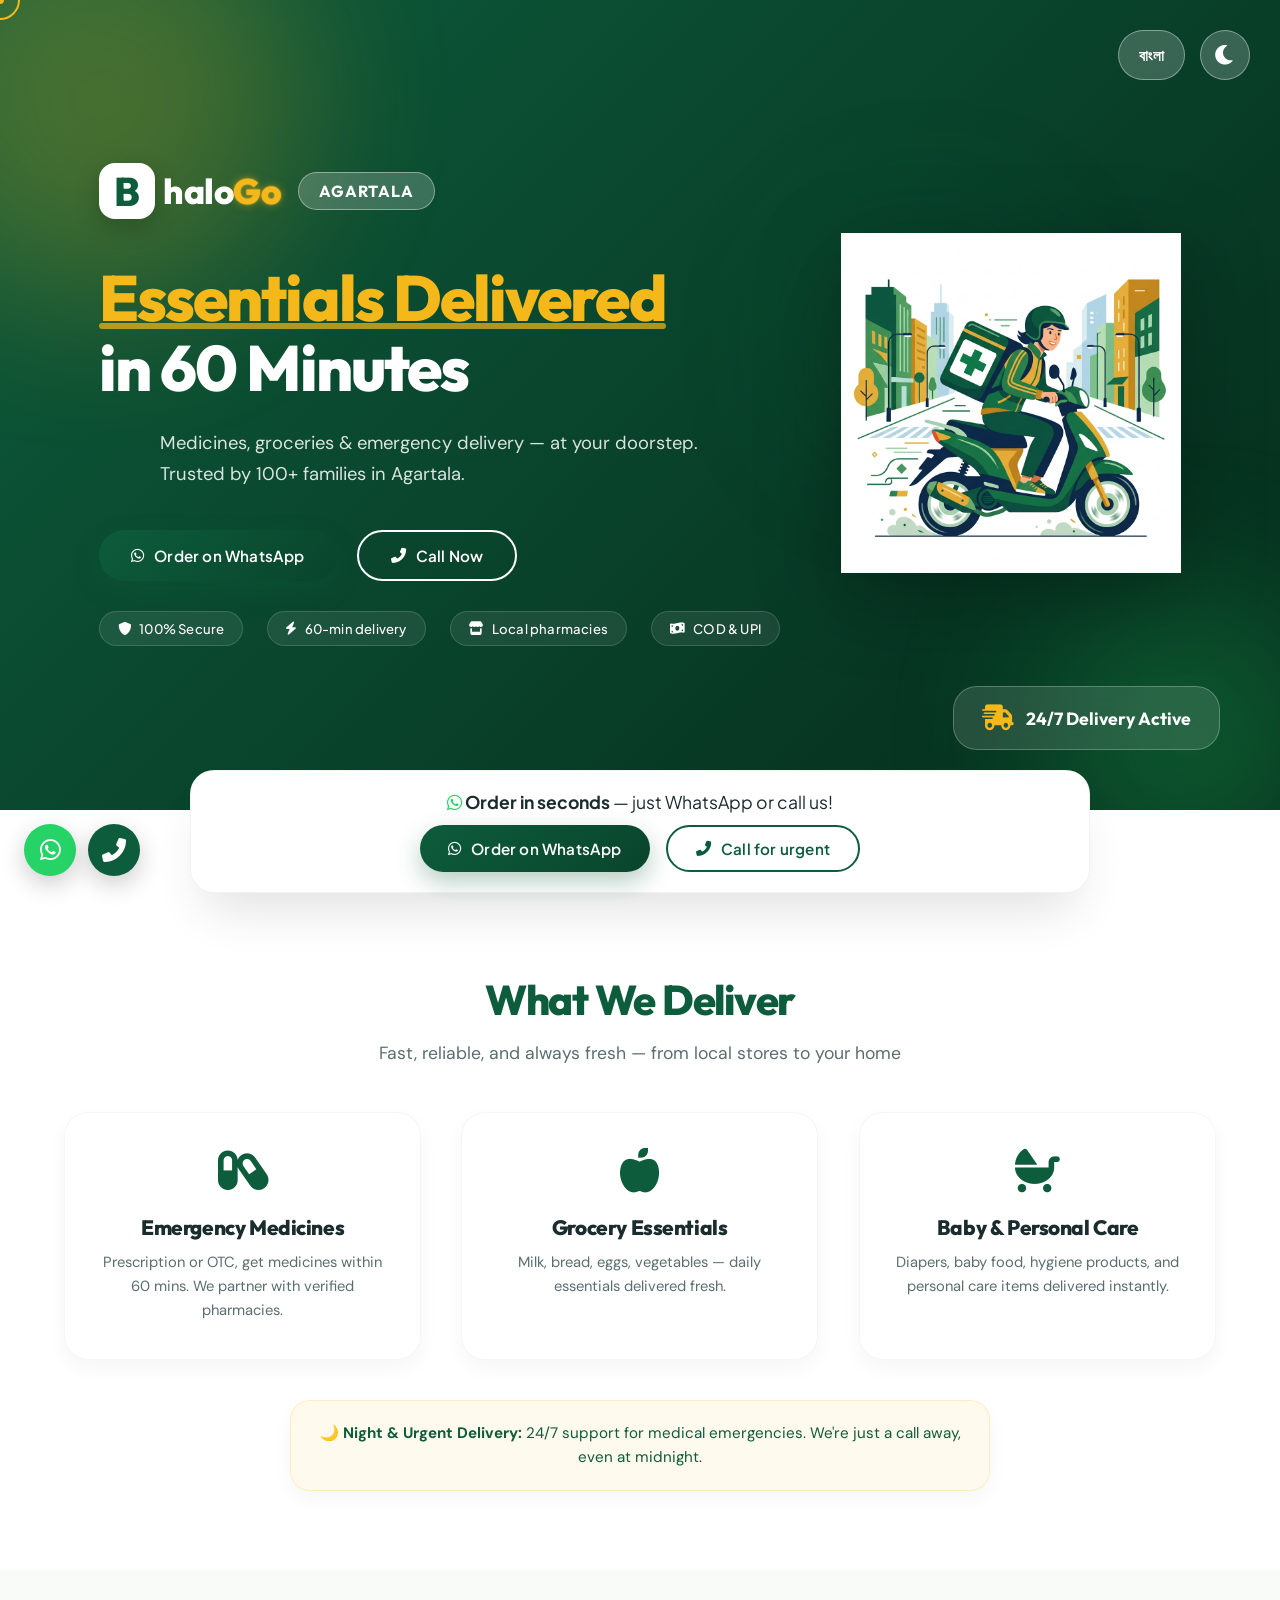
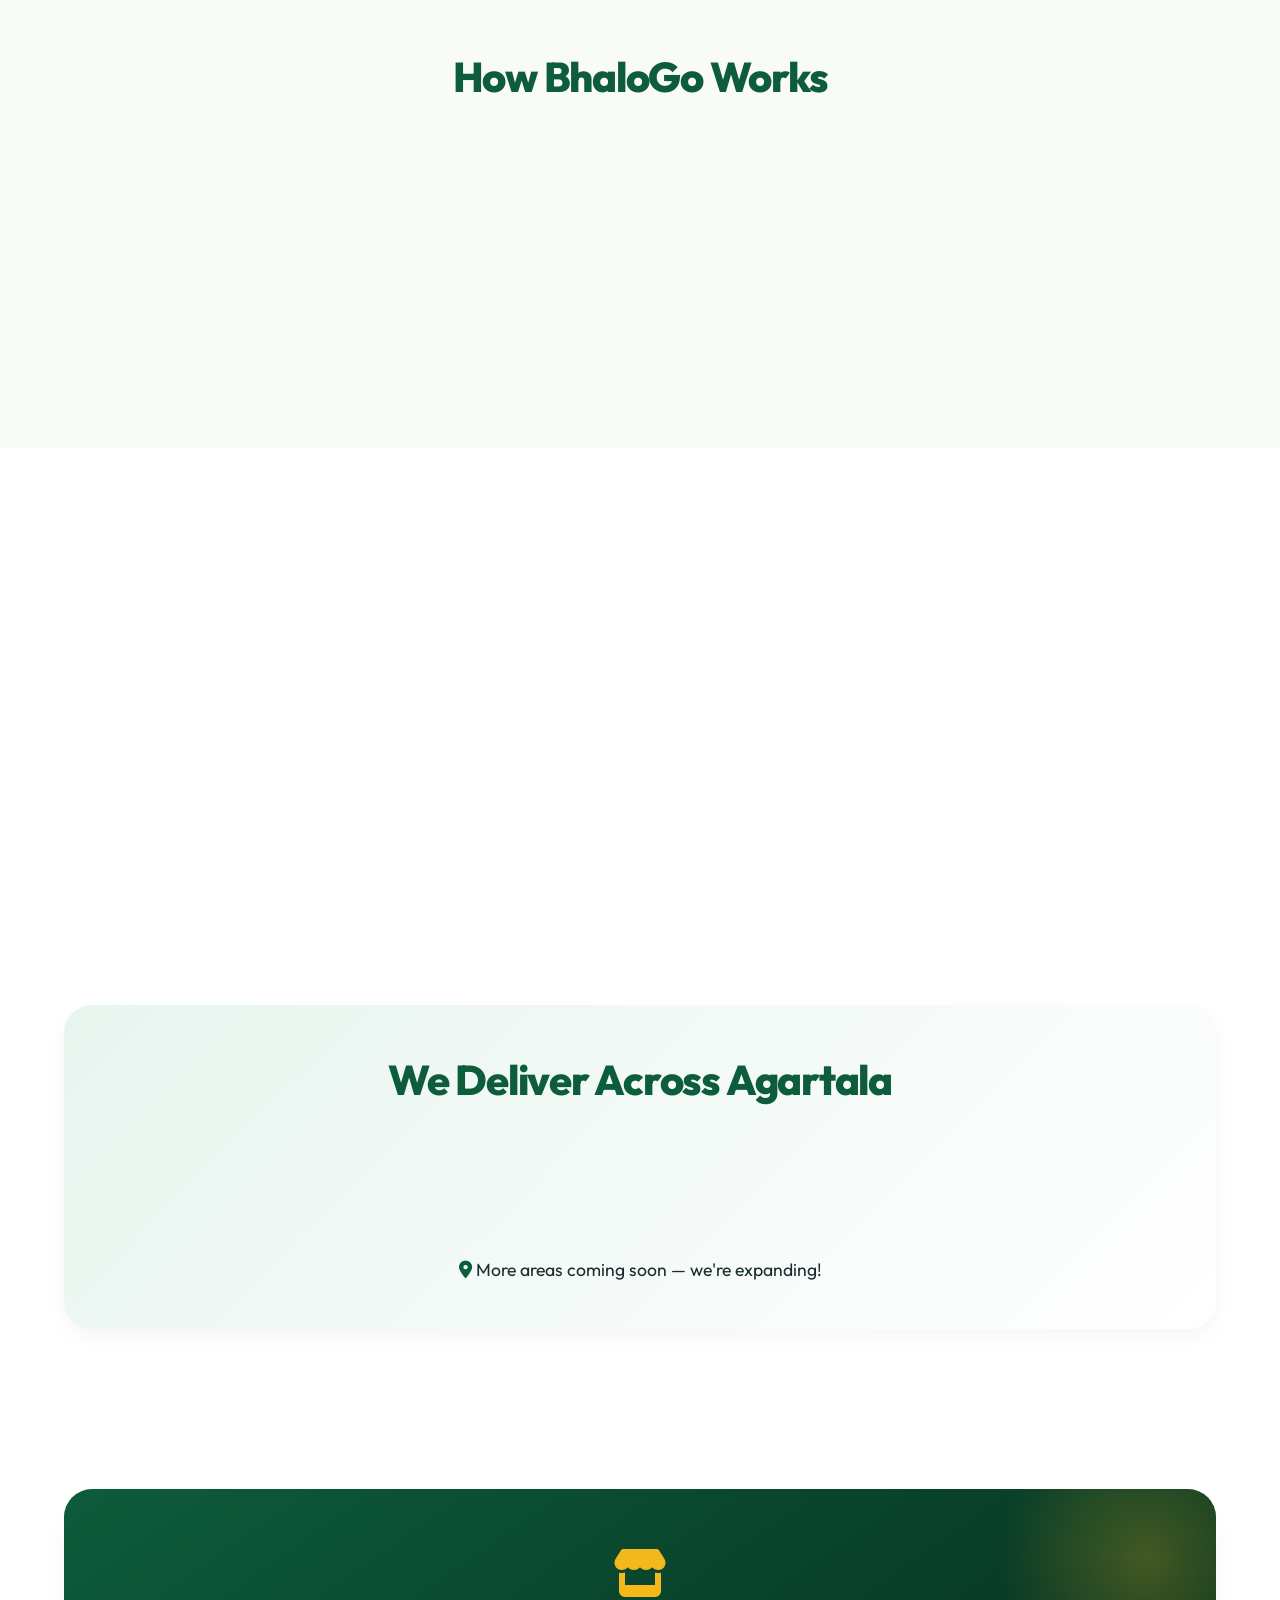
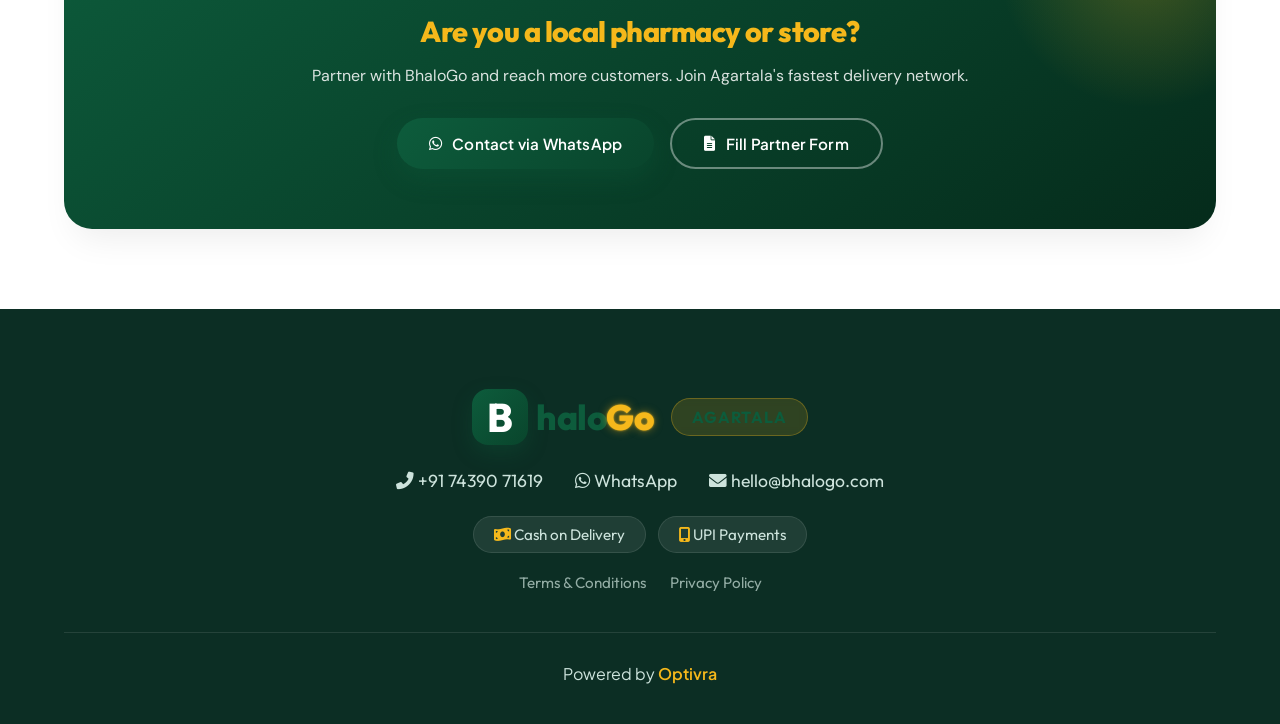
==== commit 8cd21363: "sample" ====
--- a/index.html
+++ b/index.html
@@ -12,7 +12,7 @@
   <link rel="icon" href="data:image/svg+xml,<svg xmlns='http://www.w3.org/2000/svg' viewBox='0 0 100 100'><rect width='100' height='100' rx='20' fill='%230D5C3C'/><text x='50' y='70' font-size='60' font-family='sans-serif' font-weight='bold' fill='white' text-anchor='middle'>B</text></svg>">
   
   <!-- Google Fonts -->
-  <link href="https://fonts.googleapis.com/css2?family=Inter:wght@300;400;500;600;700&family=Outfit:wght@400;500;600;700;800&family=Cormorant+Garamond:ital,wght@0,600;1,400&display=swap" rel="stylesheet">
+  <link href="https://fonts.googleapis.com/css2?family=Plus+Jakarta+Sans:wght@300;400;500;600;700;800&family=Outfit:wght@400;500;600;700;800&family=DM+Sans:wght@400;500;600;700&display=swap" rel="stylesheet">
   
   <!-- Font Awesome 6 -->
   <link rel="stylesheet" href="https://cdnjs.cloudflare.com/ajax/libs/font-awesome/6.0.0-beta3/css/all.min.css">
@@ -40,6 +40,12 @@
 </head>
 <body>
 
+<!-- Scroll Progress Bar -->
+<div class="scroll-progress"></div>
+
+<!-- Floating Particles -->
+<canvas id="particleCanvas"></canvas>
+
 <!-- Custom Pointer -->
 <div class="cursor-dot"></div>
 <div class="cursor-ring"></div>
@@ -63,6 +69,11 @@
 <main>
   <!-- Hero Section -->
   <div class="hero">
+    <!-- Parallax Orbs -->
+    <div class="hero-orb hero-orb--1"></div>
+    <div class="hero-orb hero-orb--2"></div>
+    <div class="hero-orb hero-orb--3"></div>
+
     <div class="container hero-grid">
       <div class="hero-content js-anim" data-transform="translateY(30px)">
         <a href="#" class="logo-neon" style="margin-bottom: 20px; display: inline-flex;">
@@ -80,8 +91,19 @@
           <div class="trust-item"><i class="fas fa-shield-alt"></i> <span data-i18n="trust_secure">100% Secure</span></div>
           <div class="trust-item"><i class="fas fa-bolt"></i> <span data-i18n="trust_60min">60-min delivery</span></div>
           <div class="trust-item"><i class="fas fa-store"></i> <span data-i18n="trust_local">Local pharmacies</span></div>
-        </div>
-      </div>
+          <div class="trust-item"><i class="fas fa-money-bill-wave"></i> <span data-i18n="trust_cod">COD & UPI</span></div>
+        </div>
+      </div>
+      <!-- Hero Illustration -->
+      <div class="hero-illustration js-anim" data-delay="200" data-transform="translateX(40px)">
+        <img src="assets/delivery-hero.png" alt="BhaloGo Delivery" loading="eager">
+      </div>
+    </div>
+
+    <!-- Floating Badge -->
+    <div class="hero-float-badge">
+      <i class="fas fa-truck-fast"></i>
+      <span>24/7 Delivery Active</span>
     </div>
   </div>
 
@@ -241,6 +263,14 @@
       <a href="#" class="trigger-wa-order" style="color: var(--footer-text); text-decoration: none;"><i class="fab fa-whatsapp"></i> WhatsApp</a>
       <a href="mailto:hello@bhalogo.com" style="color: var(--footer-text); text-decoration: none;"><i class="fas fa-envelope"></i> hello@bhalogo.com</a>
     </div>
+    <div style="display: flex; flex-wrap: wrap; justify-content: center; gap: 12px; margin-bottom: 20px; font-family: 'Outfit', sans-serif; font-size: 0.95rem;">
+      <span style="background: rgba(255,255,255,0.08); padding: 8px 20px; border-radius: 40px; color: var(--footer-text); border: 1px solid rgba(255,255,255,0.1);"><i class="fas fa-money-bill-wave" style="color: var(--accent);"></i> Cash on Delivery</span>
+      <span style="background: rgba(255,255,255,0.08); padding: 8px 20px; border-radius: 40px; color: var(--footer-text); border: 1px solid rgba(255,255,255,0.1);"><i class="fas fa-mobile-alt" style="color: var(--accent);"></i> UPI Payments</span>
+    </div>
+    <div style="display: flex; flex-wrap: wrap; justify-content: center; gap: 24px; margin-bottom: 24px; font-family: 'Outfit', sans-serif; font-size: 0.95rem;">
+      <a href="terms.html" style="color: var(--footer-text); text-decoration: none; opacity: 0.7; transition: opacity 0.3s;" onmouseover="this.style.opacity='1'" onmouseout="this.style.opacity='0.7'">Terms & Conditions</a>
+      <a href="privacy.html" style="color: var(--footer-text); text-decoration: none; opacity: 0.7; transition: opacity 0.3s;" onmouseover="this.style.opacity='1'" onmouseout="this.style.opacity='0.7'">Privacy Policy</a>
+    </div>
     <div class="footer-credit" data-i18n-html="footer_credit">
       Powered by <a href="https://www.optivra.in" target="_blank" rel="noopener noreferrer">Optivra</a>
     </div>
--- a/assets/css/style.css
+++ b/assets/css/style.css
@@ -1,4 +1,4 @@
-@import url('https://fonts.googleapis.com/css2?family=Cormorant+Garamond:ital,wght@0,400;0,600;1,400&family=Inter:wght@300;400;500;600;700&family=Outfit:wght@400;500;600;700;800&display=swap');
+@import url('https://fonts.googleapis.com/css2?family=Plus+Jakarta+Sans:wght@300;400;500;600;700;800&family=Outfit:wght@400;500;600;700;800&family=DM+Sans:wght@400;500;600;700&display=swap');
 
 * {
   margin: 0;
@@ -7,12 +7,14 @@
 }
 
 body {
-  font-family: 'Inter', sans-serif;
+  font-family: 'Plus Jakarta Sans', sans-serif;
   background: var(--bg-color);
   color: var(--text-dark);
   overflow-x: hidden;
   scroll-behavior: smooth;
   transition: background 0.4s ease, color 0.4s ease;
+  -webkit-font-smoothing: antialiased;
+  -moz-osx-font-smoothing: grayscale;
 }
 
 :root {
@@ -91,8 +93,8 @@
   border-color: var(--primary);
 }
 
-.container { max-width: 1280px; margin: 0 auto; padding: 0 24px; }
-section { padding: 100px 0; position: relative; }
+.container { max-width: 1200px; margin: 0 auto; padding: 0 24px; }
+section { padding: 80px 0; position: relative; }
 
 h1, h2, h3, .logo-font {
   font-family: 'Outfit', sans-serif;
@@ -101,22 +103,23 @@
 }
 
 h2 {
-  font-size: clamp(2.5rem, 5vw, 3.5rem);
+  font-size: clamp(1.8rem, 4vw, 2.6rem);
   text-align: center;
-  margin-bottom: 20px;
+  margin-bottom: 16px;
   color: var(--primary);
+  letter-spacing: -0.03em;
 }
 
 .section-subhead {
   text-align: center;
   color: var(--text-gray);
-  font-size: clamp(1.1rem, 2vw, 1.4rem);
-  margin-bottom: 60px;
-  max-width: 700px;
+  font-size: clamp(0.95rem, 1.5vw, 1.1rem);
+  margin-bottom: 48px;
+  max-width: 600px;
   margin-left: auto;
   margin-right: auto;
-  font-family: 'Cormorant Garamond', serif;
-  font-style: italic;
+  font-family: 'DM Sans', sans-serif;
+  font-weight: 400;
 }
 
 /* Premium Neon Logo */
@@ -182,18 +185,18 @@
   display: inline-flex;
   align-items: center;
   justify-content: center;
-  gap: 12px;
-  padding: 18px 40px;
+  gap: 10px;
+  padding: 14px 32px;
   border-radius: 60px;
-  font-family: 'Outfit', sans-serif;
-  font-weight: 700;
-  font-size: 1.1rem;
+  font-family: 'Plus Jakarta Sans', sans-serif;
+  font-weight: 600;
+  font-size: 0.95rem;
   transition: all 0.4s cubic-bezier(0.175, 0.885, 0.32, 1.275);
   border: none;
   text-decoration: none;
   position: relative;
   overflow: hidden;
-  letter-spacing: 0.5px;
+  letter-spacing: 0.2px;
 }
 .btn::before {
   content: '';
@@ -245,13 +248,28 @@
   mix-blend-mode: overlay;
 }
 .hero .container { position: relative; z-index: 2; }
-.hero-grid { display: flex; flex-direction: column; gap: 50px; align-items: center; }
-.hero-content { text-align: center; color: white; }
+.hero-grid { display: flex; flex-direction: column; gap: 40px; align-items: center; }
+.hero-content { text-align: center; color: white; flex: 1; }
+
+/* Hero Illustration */
+.hero-illustration {
+  flex: 0 0 auto; max-width: 380px; width: 100%;
+  animation: heroIllFloat 5s ease-in-out infinite;
+}
+.hero-illustration img {
+  width: 100%; height: auto;
+  filter: drop-shadow(0 20px 40px rgba(0,0,0,0.3));
+}
+@keyframes heroIllFloat {
+  0%, 100% { transform: translateY(0); }
+  50% { transform: translateY(-16px); }
+}
 .hero h1 {
-  font-size: clamp(3rem, 7vw, 5.5rem);
+  font-size: clamp(2.4rem, 5.5vw, 4rem);
   line-height: 1.1;
-  margin: 30px 0;
+  margin: 24px 0;
   color: white;
+  letter-spacing: -0.03em;
 }
 .hero h1 span {
   color: var(--accent);
@@ -261,19 +279,21 @@
 .hero h1 span::after {
   content: '';
   position: absolute;
-  bottom: 5px; left: 0; width: 100%; height: 8px;
+  bottom: 4px; left: 0; width: 100%; height: 6px;
   background: var(--accent);
   border-radius: 4px;
-  opacity: 0.8;
+  opacity: 0.7;
   z-index: -1;
 }
 .hero p {
-  font-size: clamp(1.2rem, 2vw, 1.4rem);
-  opacity: 0.9;
-  margin-bottom: 40px;
-  font-family: 'Inter', sans-serif;
-  max-width: 800px;
+  font-size: clamp(0.95rem, 1.5vw, 1.15rem);
+  opacity: 0.85;
+  margin-bottom: 32px;
+  font-family: 'DM Sans', sans-serif;
+  font-weight: 400;
+  max-width: 560px;
   margin-left: auto; margin-right: auto;
+  line-height: 1.7;
 }
 .hero-cta-group {
   display: flex;
@@ -292,28 +312,29 @@
 .trust-item {
   display: flex;
   align-items: center;
-  gap: 10px;
-  background: rgba(255,255,255,0.1);
+  gap: 8px;
+  background: rgba(255,255,255,0.08);
   backdrop-filter: blur(12px);
-  padding: 12px 24px;
+  padding: 8px 18px;
   border-radius: 60px;
-  font-size: 1rem;
-  font-family: 'Outfit', sans-serif;
+  font-size: 0.82rem;
+  font-family: 'Plus Jakarta Sans', sans-serif;
   font-weight: 500;
   color: white;
-  border: 1px solid rgba(255,255,255,0.2);
+  border: 1px solid rgba(255,255,255,0.15);
+  letter-spacing: 0.2px;
 }
 
 /* Quick Bar */
 .quick-bar {
   background: var(--card-bg);
-  border-radius: 80px;
-  padding: 24px 32px;
+  border-radius: 24px;
+  padding: 20px 28px;
   box-shadow: var(--shadow-lg);
-  margin-top: -50px;
+  margin-top: -40px;
   position: relative;
   z-index: 10;
-  max-width: 1000px;
+  max-width: 900px;
   margin-left: auto;
   margin-right: auto;
   text-align: center;
@@ -329,8 +350,8 @@
 }
 .service-card {
   background: var(--card-bg);
-  padding: 50px 32px;
-  border-radius: 40px;
+  padding: 36px 28px;
+  border-radius: 24px;
   text-align: center;
   transition: all 0.5s cubic-bezier(0.175, 0.885, 0.32, 1.275);
   border: 1px solid rgba(13,92,60,0.05);
@@ -340,25 +361,26 @@
 }
 html.dark-mode .service-card { border-color: rgba(255,255,255,0.05); }
 .service-card:hover {
-  transform: translateY(-15px);
+  transform: translateY(-10px);
   box-shadow: var(--shadow-lg);
   border-color: var(--accent);
 }
 .service-card i {
-  font-size: 4rem;
+  font-size: 2.8rem;
   color: var(--primary);
-  margin-bottom: 30px;
+  margin-bottom: 20px;
   transition: transform 0.4s ease;
 }
 .service-card:hover i { transform: scale(1.1) rotate(5deg); }
 .service-card h3 {
-  font-size: 1.8rem;
-  margin-bottom: 16px;
+  font-size: 1.3rem;
+  margin-bottom: 10px;
 }
 .service-card p {
-  font-size: 1.1rem;
+  font-size: 0.92rem;
   color: var(--text-gray);
-  line-height: 1.6;
+  line-height: 1.65;
+  font-family: 'DM Sans', sans-serif;
 }
 
 /* Steps */
@@ -384,25 +406,25 @@
   border-color: var(--primary-light);
 }
 .step-number {
-  width: 80px;
-  height: 80px;
+  width: 64px;
+  height: 64px;
   background: linear-gradient(135deg, var(--accent), var(--accent-dark));
   border-radius: 50%;
   display: flex;
   align-items: center;
   justify-content: center;
-  font-size: 2.5rem;
+  font-size: 2rem;
   font-family: 'Outfit', sans-serif;
   font-weight: 800;
   color: var(--primary);
   flex-shrink: 0;
-  box-shadow: 0 10px 20px rgba(245,184,27,0.3);
+  box-shadow: 0 8px 16px rgba(245,184,27,0.25);
 }
 .step-text h4 {
-  font-size: 1.4rem;
-  margin-bottom: 8px;
-}
-.step-text p { font-size: 1.1rem; color: var(--text-gray); }
+  font-size: 1.15rem;
+  margin-bottom: 6px;
+}
+.step-text p { font-size: 0.9rem; color: var(--text-gray); font-family: 'DM Sans', sans-serif; }
 
 /* Testimonials */
 .testimonial-grid {
@@ -418,16 +440,16 @@
   border-left: 8px solid var(--accent);
   transition: transform 0.4s ease;
 }
-.test-card:hover { transform: translateY(-10px); box-shadow: var(--shadow-md); }
-.stars { color: var(--accent); margin-bottom: 16px; font-size: 1.2rem; }
-.test-card p { font-size: 1.15rem; font-style: italic; line-height: 1.6; margin-bottom: 20px; }
-.test-card strong { font-family: 'Outfit', sans-serif; font-size: 1.1rem; color: var(--primary); }
+.test-card:hover { transform: translateY(-8px); box-shadow: var(--shadow-md); }
+.stars { color: var(--accent); margin-bottom: 12px; font-size: 0.95rem; }
+.test-card p { font-size: 0.95rem; font-style: italic; line-height: 1.65; margin-bottom: 16px; font-family: 'DM Sans', sans-serif; }
+.test-card strong { font-family: 'Outfit', sans-serif; font-size: 0.9rem; color: var(--primary); }
 
 /* Coverage */
 .coverage-bg {
   background: linear-gradient(135deg, var(--primary-light) 0%, var(--card-bg) 100%);
-  border-radius: 64px;
-  padding: 60px;
+  border-radius: 28px;
+  padding: 48px;
   box-shadow: var(--shadow-sm);
 }
 .area-chips {
@@ -439,28 +461,28 @@
 }
 .chip {
   background: var(--card-bg);
-  padding: 16px 32px;
+  padding: 10px 22px;
   border-radius: 60px;
-  font-family: 'Outfit', sans-serif;
+  font-family: 'Plus Jakarta Sans', sans-serif;
   font-weight: 600;
-  font-size: 1.1rem;
+  font-size: 0.88rem;
   color: var(--primary);
   box-shadow: var(--shadow-sm);
   transition: all 0.3s ease;
 }
-.chip:hover { transform: translateY(-5px); box-shadow: var(--shadow-md); color: var(--accent-dark); }
+.chip:hover { transform: translateY(-4px); box-shadow: var(--shadow-md); color: var(--accent-dark); }
 
 /* Partner Section */
 .partner-section {
   background: linear-gradient(145deg, var(--primary) 0%, #052b1b 100%);
-  border-radius: 64px;
-  padding: 80px 40px;
+  border-radius: 28px;
+  padding: 60px 32px;
   text-align: center;
   color: white;
   box-shadow: var(--shadow-md);
 }
-.partner-section h3 { color: var(--accent); font-size: 2.5rem; margin-bottom: 20px; }
-.partner-section p { font-size: 1.2rem; opacity: 0.9; margin-bottom: 40px; }
+.partner-section h3 { color: var(--accent); font-size: 1.8rem; margin-bottom: 16px; letter-spacing: -0.02em; }
+.partner-section p { font-size: 1rem; opacity: 0.85; margin-bottom: 32px; font-family: 'DM Sans', sans-serif; }
 
 /* Custom Form UI */
 .custom-form {
@@ -478,35 +500,35 @@
 }
 .form-input {
   width: 100%;
-  margin: 12px 0;
-  padding: 20px 24px;
-  border-radius: 60px;
+  margin: 8px 0;
+  padding: 14px 20px;
+  border-radius: 16px;
   border: 2px solid var(--form-border);
   background: var(--form-input-bg);
   color: var(--text-dark);
-  font-family: 'Inter', sans-serif;
-  font-size: 1.1rem;
+  font-family: 'Plus Jakarta Sans', sans-serif;
+  font-size: 0.92rem;
   transition: all 0.3s ease;
 }
-.form-input:focus { outline: none; border-color: var(--primary); box-shadow: 0 0 0 4px var(--primary-light); }
-textarea.form-input { border-radius: 32px; }
+.form-input:focus { outline: none; border-color: var(--primary); box-shadow: 0 0 0 3px var(--primary-light); }
+textarea.form-input { border-radius: 16px; }
 
 .radio-row {
   display: flex;
-  gap: 30px;
-  margin-bottom: 20px;
-  padding: 0 16px;
+  gap: 24px;
+  margin-bottom: 16px;
+  padding: 0 12px;
 }
 .radio-row label {
   display: flex;
   align-items: center;
-  gap: 12px;
+  gap: 8px;
   cursor: pointer;
-  font-family: 'Outfit', sans-serif;
+  font-family: 'Plus Jakarta Sans', sans-serif;
   font-weight: 500;
-  font-size: 1.1rem;
-}
-.radio-row input[type="radio"] { accent-color: var(--primary); width: 22px; height: 22px; }
+  font-size: 0.92rem;
+}
+.radio-row input[type="radio"] { accent-color: var(--primary); width: 18px; height: 18px; }
 
 /* Scroll-Triggered Gift Popup */
 .order-popup {
@@ -532,16 +554,16 @@
   visibility: visible;
   transform: translateY(0) scale(1);
 }
-.order-popup span { font-family: 'Outfit', sans-serif; font-size: 1.1rem; font-weight: 600; }
+.order-popup span { font-family: 'Plus Jakarta Sans', sans-serif; font-size: 0.9rem; font-weight: 600; }
 .order-popup button {
   background: linear-gradient(135deg, var(--primary), var(--primary-dark));
   border: none;
-  padding: 12px 28px;
+  padding: 10px 24px;
   border-radius: 40px;
   color: white;
-  font-family: 'Outfit', sans-serif;
-  font-weight: 700;
-  font-size: 1rem;
+  font-family: 'Plus Jakarta Sans', sans-serif;
+  font-weight: 600;
+  font-size: 0.85rem;
   cursor: pointer;
   transition: transform 0.3s ease;
 }
@@ -550,22 +572,22 @@
 /* Sticky Buttons */
 .sticky-wa, .sticky-call {
   position: fixed;
-  bottom: 30px;
-  width: 65px;
-  height: 65px;
+  bottom: 24px;
+  width: 52px;
+  height: 52px;
   border-radius: 50%;
   display: flex;
   align-items: center;
   justify-content: center;
-  box-shadow: 0 10px 30px rgba(0,0,0,0.25);
+  box-shadow: 0 8px 24px rgba(0,0,0,0.2);
   transition: all 0.4s cubic-bezier(0.175, 0.885, 0.32, 1.275);
   color: white;
-  font-size: 32px;
+  font-size: 24px;
   text-decoration: none;
   z-index: 1000;
 }
-.sticky-wa { left: 30px; background: #25D366; }
-.sticky-call { left: 110px; background: var(--primary); }
+.sticky-wa { left: 24px; background: #25D366; }
+.sticky-call { left: 88px; background: var(--primary); }
 .sticky-wa:hover, .sticky-call:hover { transform: translateY(-8px) scale(1.1); box-shadow: 0 15px 35px rgba(0,0,0,0.3); }
 
 /* Theme & Language Toggle Buttons */
@@ -598,9 +620,9 @@
   height: 50px;
   padding: 0 20px;
   border-radius: 40px;
-  font-family: 'Outfit', sans-serif;
-  font-weight: 700;
-  font-size: 1.1rem;
+  font-family: 'Plus Jakarta Sans', sans-serif;
+  font-weight: 600;
+  font-size: 0.92rem;
 }
 .lang-toggle-btn:hover { transform: scale(1.05) translateY(-2px); background: rgba(255,255,255,0.3); }
 
@@ -609,19 +631,20 @@
 
 /* Night Note Highlight */
 .night-note {
-  margin-top: 50px;
-  background: rgba(245, 184, 27, 0.1);
-  border: 1px solid rgba(245, 184, 27, 0.3);
-  padding: 24px 32px;
-  border-radius: 40px;
+  margin-top: 40px;
+  background: rgba(245, 184, 27, 0.08);
+  border: 1px solid rgba(245, 184, 27, 0.2);
+  padding: 20px 28px;
+  border-radius: 20px;
   text-align: center;
-  font-family: 'Outfit', sans-serif;
-  font-size: 1.25rem;
+  font-family: 'DM Sans', sans-serif;
+  font-size: 0.95rem;
   color: var(--primary);
-  max-width: 800px;
+  max-width: 700px;
   margin-left: auto;
   margin-right: auto;
   box-shadow: var(--shadow-sm);
+  line-height: 1.6;
 }
 html.dark-mode .night-note { color: var(--accent); }
 
@@ -638,28 +661,371 @@
   border-top: 1px solid rgba(255,255,255,0.1);
   font-size: 1rem;
 }
-.footer-credit a { color: var(--accent); text-decoration: none; font-weight: 700; font-family: 'Outfit', sans-serif; transition: 0.3s; }
+.footer-credit a { color: var(--accent); text-decoration: none; font-weight: 600; font-family: 'Plus Jakarta Sans', sans-serif; transition: 0.3s; }
 .footer-credit a:hover { color: white; letter-spacing: 1px; }
 
 /* JS Animation Classes */
 .js-anim { opacity: 0; visibility: hidden; will-change: transform, opacity; }
 
+/* ===== SCROLL PROGRESS BAR ===== */
+.scroll-progress {
+  position: fixed; top: 0; left: 0; height: 3px; z-index: 100001;
+  background: linear-gradient(90deg, var(--primary), var(--accent), var(--primary));
+  background-size: 200% 100%;
+  animation: gradientShift 3s ease infinite;
+  transform-origin: left; transform: scaleX(0);
+  transition: transform 0.1s linear;
+}
+@keyframes gradientShift {
+  0%,100% { background-position: 0% 50%; }
+  50% { background-position: 100% 50%; }
+}
+
+/* ===== FLOATING PARTICLES CANVAS ===== */
+#particleCanvas {
+  position: fixed; inset: 0; z-index: 0; pointer-events: none; opacity: 0.4;
+}
+
+/* ===== HERO PARALLAX ORBS ===== */
+.hero { position: relative; }
+.hero-orb {
+  position: absolute; border-radius: 50%; filter: blur(80px); opacity: 0.25;
+  pointer-events: none; z-index: 1; will-change: transform;
+  animation: orbFloat 8s ease-in-out infinite alternate;
+}
+.hero-orb--1 { width: 400px; height: 400px; background: var(--accent); top: -100px; left: -100px; }
+.hero-orb--2 { width: 300px; height: 300px; background: #25D366; bottom: -80px; right: -60px; animation-delay: -3s; }
+.hero-orb--3 { width: 200px; height: 200px; background: var(--primary); top: 30%; right: 20%; animation-delay: -5s; }
+@keyframes orbFloat {
+  0% { transform: translate(0, 0) scale(1); }
+  100% { transform: translate(30px, -40px) scale(1.15); }
+}
+
+/* ===== TEXT REVEAL ===== */
+.char-reveal { display: inline-block; opacity: 0; transform: translateY(40px) rotateX(-60deg); animation: charPop 0.6s cubic-bezier(0.23, 1, 0.32, 1) forwards; }
+@keyframes charPop {
+  to { opacity: 1; transform: translateY(0) rotateX(0); }
+}
+
+/* ===== MAGNETIC BUTTON EFFECT ===== */
+.btn { position: relative; overflow: hidden; transition: all 0.4s cubic-bezier(0.175, 0.885, 0.32, 1.275), box-shadow 0.3s ease; }
+.btn .ripple-circle {
+  position: absolute; border-radius: 50%; background: rgba(255,255,255,0.35);
+  transform: scale(0); animation: rippleOut 0.6s ease-out forwards; pointer-events: none;
+}
+@keyframes rippleOut { to { transform: scale(4); opacity: 0; } }
+
+/* ===== 3D TILT CARDS ===== */
+.service-card, .test-card, .step-card { transform-style: preserve-3d; perspective: 800px; }
+.service-card .card-shine, .test-card .card-shine {
+  position: absolute; inset: 0; border-radius: inherit; pointer-events: none;
+  background: radial-gradient(circle at var(--shine-x, 50%) var(--shine-y, 50%), rgba(255,255,255,0.12) 0%, transparent 60%);
+  opacity: 0; transition: opacity 0.3s;
+}
+.service-card:hover .card-shine, .test-card:hover .card-shine { opacity: 1; }
+
+/* ===== SHIMMER TRUST BADGES ===== */
+.trust-item { position: relative; overflow: hidden; }
+.trust-item::after {
+  content: ''; position: absolute; top: 0; left: -100%; width: 60%; height: 100%;
+  background: linear-gradient(90deg, transparent, rgba(255,255,255,0.2), transparent);
+  animation: badgeShimmer 4s ease-in-out infinite;
+}
+@keyframes badgeShimmer { 0%,100% { left: -100%; } 50% { left: 150%; } }
+
+/* ===== PULSING STICKY BUTTONS ===== */
+.sticky-wa { animation: stickyPulse 2.5s ease-in-out infinite; }
+.sticky-call { animation: stickyPulse 2.5s ease-in-out 0.4s infinite; }
+@keyframes stickyPulse {
+  0%,100% { box-shadow: 0 10px 30px rgba(0,0,0,0.25); }
+  50% { box-shadow: 0 10px 30px rgba(0,0,0,0.25), 0 0 0 10px rgba(37,211,102,0.15); }
+}
+.sticky-call { --pulse-color: rgba(13,92,60,0.15); }
+@keyframes stickyPulseAlt {
+  0%,100% { box-shadow: 0 10px 30px rgba(0,0,0,0.25); }
+  50% { box-shadow: 0 10px 30px rgba(0,0,0,0.25), 0 0 0 10px var(--pulse-color); }
+}
+
+/* ===== STAGGERED CHIP ENTRANCE ===== */
+.chip { animation: chipBounce 0.5s cubic-bezier(0.23, 1, 0.32, 1) both; }
+.chip:nth-child(1) { animation-delay: 0.05s; }
+.chip:nth-child(2) { animation-delay: 0.1s; }
+.chip:nth-child(3) { animation-delay: 0.15s; }
+.chip:nth-child(4) { animation-delay: 0.2s; }
+.chip:nth-child(5) { animation-delay: 0.25s; }
+.chip:nth-child(6) { animation-delay: 0.3s; }
+.chip:nth-child(7) { animation-delay: 0.35s; }
+.chip:nth-child(8) { animation-delay: 0.4s; }
+.chip:nth-child(9) { animation-delay: 0.45s; }
+@keyframes chipBounce {
+  from { opacity: 0; transform: translateY(20px) scale(0.8); }
+  to { opacity: 1; transform: translateY(0) scale(1); }
+}
+
+/* ===== FLOATING BADGE ON HERO ===== */
+.hero-float-badge {
+  position: absolute; bottom: 60px; right: 60px; z-index: 3;
+  background: rgba(255,255,255,0.12); backdrop-filter: blur(16px);
+  border: 1px solid rgba(255,255,255,0.25); border-radius: 24px;
+  padding: 18px 28px; color: white; font-family: 'Outfit', sans-serif;
+  font-weight: 700; font-size: 1.1rem; display: flex; align-items: center; gap: 12px;
+  animation: floatBadge 4s ease-in-out infinite;
+}
+.hero-float-badge i { font-size: 1.6rem; color: var(--accent); }
+@keyframes floatBadge {
+  0%,100% { transform: translateY(0); }
+  50% { transform: translateY(-12px); }
+}
+
+/* ===== PARALLAX SECTION DIVIDERS ===== */
+/* Removed section-wave — was producing ugly corners on mobile/desktop */
+
+/* ===== GLOW ON PARTNER CTA ===== */
+.partner-section { position: relative; overflow: hidden; }
+.partner-section::before {
+  content: ''; position: absolute; width: 300px; height: 300px;
+  background: radial-gradient(circle, rgba(245,184,27,0.25), transparent 70%);
+  top: -80px; right: -80px; border-radius: 50%;
+  animation: partnerGlow 6s ease-in-out infinite alternate;
+}
+@keyframes partnerGlow {
+  0% { transform: translate(0,0) scale(1); opacity: 0.5; }
+  100% { transform: translate(-40px, 40px) scale(1.3); opacity: 0.8; }
+}
+
+/* ===== SMOOTH NUMBER COUNTER ===== */
+.counter-value { display: inline-block; font-variant-numeric: tabular-nums; }
+
+/* ===== STEP NUMBER SPIN ON HOVER ===== */
+.step-number { transition: all 0.5s cubic-bezier(0.175, 0.885, 0.32, 1.275); }
+.step-card:hover .step-number { transform: rotate(360deg) scale(1.15); }
+
+/* ===== LOGO HEARTBEAT ===== */
+.hero .logo-neon .b-letter { animation: logoBeat 3s ease-in-out infinite; }
+@keyframes logoBeat {
+  0%,100% { transform: scale(1); }
+  10% { transform: scale(1.08); }
+  20% { transform: scale(1); }
+  30% { transform: scale(1.05); }
+  40% { transform: scale(1); }
+}
+
+/* ===== SMOOTH PAGE LOAD ===== */
+body { animation: pageIn 0.8s ease-out; }
+@keyframes pageIn {
+  from { opacity: 0; }
+  to { opacity: 1; }
+}
+
+/* ============================================
+   RESPONSIVE: DESKTOP (min-width: 768px)
+   ============================================ */
 @media (min-width: 768px) {
-  .hero-grid { flex-direction: row; text-align: left; gap: 80px; }
+  .hero-grid { flex-direction: row; text-align: left; gap: 60px; }
   .hero-content { text-align: left; flex: 1; }
+  .hero-illustration { max-width: 340px; }
   .hero-cta-group { justify-content: flex-start; }
   .trust-strip { justify-content: flex-start; }
   .steps-grid { flex-direction: row; }
   .step-card { flex: 1; flex-direction: column; text-align: center; }
 }
+
+/* ============================================
+   RESPONSIVE: TABLET (481px - 768px)
+   ============================================ */
 @media (max-width: 768px) {
-  .order-popup { right: 50%; transform: translateX(50%) translateY(50px) scale(0.9); bottom: 120px; flex-direction: column; text-align: center; padding: 24px; border-radius: 30px; }
-  .order-popup.show { transform: translateX(50%) translateY(0) scale(1); }
-  .sticky-wa { left: 20px; bottom: 20px; width: 55px; height: 55px; font-size: 28px; }
-  .sticky-call { left: 85px; bottom: 20px; width: 55px; height: 55px; font-size: 28px; }
-  .theme-toggle-btn { top: 20px; right: 20px; width: 44px; height: 44px; }
-  .lang-toggle-btn { top: 20px; right: 75px; height: 44px; padding: 0 16px; font-size: 0.95rem; }
-  .logo-neon .b-letter { width: 44px; height: 44px; font-size: 1.8rem; }
-  .logo-neon .rest { font-size: 1.6rem; }
-  .cursor-dot, .cursor-ring { display: none; }
-}
+  .container { padding: 0 16px; }
+  section { padding: 60px 0; }
+
+  /* --- Toggle Buttons: top-right, stacked neatly --- */
+  .theme-toggle-btn {
+    position: fixed; top: 16px; right: 16px; width: 40px; height: 40px;
+    font-size: 1.1rem; z-index: 10001;
+    background: rgba(13,92,60,0.85); border: 1px solid rgba(255,255,255,0.3);
+    color: white; border-radius: 50%; backdrop-filter: blur(12px);
+  }
+  .lang-toggle-btn {
+    position: fixed; top: 16px; right: 64px; height: 40px;
+    padding: 0 14px; font-size: 0.85rem; z-index: 10001;
+    background: rgba(13,92,60,0.85); border: 1px solid rgba(255,255,255,0.3);
+    color: white; border-radius: 40px; backdrop-filter: blur(12px);
+  }
+
+  /* --- Hero --- */
+  .hero { min-height: auto; padding: 90px 0 48px; }
+  .hero-grid { flex-direction: column; gap: 20px; }
+  .hero-content { text-align: center; }
+  .hero h1 { font-size: clamp(1.6rem, 7vw, 2.2rem); margin: 16px 0 12px; line-height: 1.15; }
+  .hero h1 span::after { height: 4px; bottom: 2px; }
+  .hero p { font-size: 0.88rem; margin-bottom: 20px; padding: 0 8px; line-height: 1.6; }
+  .hero-illustration { max-width: 220px; margin: 0 auto; }
+  .hero-illustration img { filter: drop-shadow(0 10px 20px rgba(0,0,0,0.2)); }
+
+  /* --- Hero Buttons --- */
+  .hero-cta-group { flex-direction: column; gap: 12px; margin: 24px 0 20px; align-items: center; }
+  .hero-cta-group .btn { width: 100%; max-width: 300px; padding: 12px 20px; font-size: 0.85rem; gap: 8px; }
+
+  /* --- Trust Strip --- */
+  .trust-strip { gap: 6px; margin-top: 16px; justify-content: center; }
+  .trust-item { padding: 6px 12px; font-size: 0.7rem; gap: 5px; border-radius: 40px; }
+  .trust-item i { font-size: 0.72rem; }
+
+  /* --- Logo --- */
+  .logo-neon .b-letter { width: 36px; height: 36px; font-size: 1.4rem; border-radius: 10px; }
+  .logo-neon .rest { font-size: 1.2rem; }
+  .logo-neon .location-tag { padding: 4px 10px; font-size: 0.68rem; margin-left: 4px; }
+
+  /* --- Quick Bar --- */
+  .quick-bar { border-radius: 24px; padding: 20px 16px; margin-top: -30px; }
+  .quick-bar p { font-size: 0.9rem !important; }
+  .quick-bar .btn { padding: 10px 20px; font-size: 0.85rem; }
+
+  /* --- Service Cards --- */
+  .cards-grid { grid-template-columns: 1fr; gap: 20px; margin-top: 24px; }
+  .service-card { padding: 32px 24px; border-radius: 24px; }
+  .service-card i { font-size: 2.8rem; margin-bottom: 16px; }
+  .service-card h3 { font-size: 1.4rem; margin-bottom: 10px; }
+  .service-card p { font-size: 0.95rem; }
+
+  /* --- Section Headings --- */
+  h2 { font-size: clamp(1.8rem, 6vw, 2.5rem); margin-bottom: 12px; }
+  .section-subhead { font-size: 1rem; margin-bottom: 32px; }
+
+  /* --- Steps --- */
+  .steps-grid { gap: 16px; margin-top: 24px !important; }
+  .step-card { padding: 20px; border-radius: 20px; gap: 16px; }
+  .step-number { width: 56px; height: 56px; font-size: 1.6rem; }
+  .step-text h4 { font-size: 1.1rem; }
+  .step-text p { font-size: 0.9rem; }
+
+  /* --- Testimonials --- */
+  .testimonial-grid { grid-template-columns: 1fr; gap: 16px; }
+  .test-card { padding: 24px; border-radius: 20px; border-left-width: 5px; }
+  .test-card p { font-size: 1rem; margin-bottom: 12px; }
+  .test-card strong { font-size: 0.95rem; }
+  .stars { font-size: 1rem; margin-bottom: 10px; }
+
+  /* --- Coverage --- */
+  .coverage-bg { border-radius: 24px; padding: 32px 20px; }
+  .area-chips { gap: 8px; margin-top: 20px; }
+  .chip { padding: 10px 18px; font-size: 0.85rem; border-radius: 40px; }
+
+  /* --- Night Note --- */
+  .night-note { padding: 16px 20px; font-size: 1rem; border-radius: 20px; margin-top: 32px; }
+
+  /* --- Partner Section --- */
+  .partner-section { border-radius: 24px; padding: 40px 20px; }
+  .partner-section h3 { font-size: 1.6rem; margin-bottom: 12px; }
+  .partner-section p { font-size: 0.95rem; margin-bottom: 24px; }
+  .partner-section .btn { padding: 12px 20px; font-size: 0.9rem; width: 100%; max-width: 300px; }
+
+  /* --- Partner Form --- */
+  .custom-form { border-radius: 20px; padding: 24px 16px; margin-top: 24px; }
+  .form-input { padding: 14px 18px; font-size: 0.95rem; border-radius: 16px; margin: 8px 0; }
+  textarea.form-input { border-radius: 16px; }
+  .radio-row { gap: 16px; padding: 0 8px; flex-wrap: wrap; }
+  .radio-row label { font-size: 0.95rem; gap: 8px; }
+  .radio-row input[type="radio"] { width: 18px; height: 18px; }
+
+  /* --- Order Popup --- */
+  .order-popup {
+    right: 16px; left: 16px; bottom: 90px; width: auto;
+    transform: translateY(50px) scale(0.95);
+    flex-direction: column; text-align: center;
+    padding: 16px 20px; border-radius: 20px; gap: 12px;
+  }
+  .order-popup.show { transform: translateY(0) scale(1); }
+  .order-popup span { font-size: 0.9rem; }
+  .order-popup button { padding: 10px 24px; font-size: 0.9rem; }
+
+  /* --- Sticky Floating Buttons --- */
+  .sticky-wa { left: 16px; bottom: 16px; width: 50px; height: 50px; font-size: 24px; }
+  .sticky-call { left: 76px; bottom: 16px; width: 50px; height: 50px; font-size: 24px; }
+
+  /* --- Footer --- */
+  footer { padding: 48px 0 24px; }
+
+  /* --- Hide desktop-only elements --- */
+  .cursor-dot, .cursor-ring { display: none !important; }
+  .hero-orb { display: none !important; }
+  .hero-float-badge { display: none !important; }
+  #particleCanvas { display: none !important; }
+}
+
+/* ============================================
+   RESPONSIVE: SMALL PHONE (max-width: 480px)
+   ============================================ */
+@media (max-width: 480px) {
+  .container { padding: 0 12px; }
+  section { padding: 40px 0; }
+
+  .hero { padding: 80px 0 36px; }
+  .hero h1 { font-size: clamp(1.5rem, 7vw, 1.9rem); margin: 12px 0 10px; }
+  .hero p { font-size: 0.82rem; margin-bottom: 16px; }
+  .hero-illustration { max-width: 180px; }
+
+  .hero-cta-group .btn { max-width: 260px; padding: 11px 18px; font-size: 0.82rem; }
+
+  .trust-strip { gap: 6px; }
+  .trust-item { padding: 6px 10px; font-size: 0.72rem; }
+
+  .logo-neon .b-letter { width: 36px; height: 36px; font-size: 1.4rem; border-radius: 10px; }
+  .logo-neon .rest { font-size: 1.2rem; }
+  .logo-neon .location-tag { padding: 4px 10px; font-size: 0.7rem; }
+
+  h2 { font-size: clamp(1.5rem, 7vw, 2rem); }
+  .section-subhead { font-size: 0.9rem; margin-bottom: 24px; }
+
+  .quick-bar { border-radius: 20px; padding: 16px 12px; margin-top: -24px; }
+  .quick-bar p { font-size: 0.82rem !important; }
+  .quick-bar .btn { padding: 10px 16px; font-size: 0.8rem; }
+
+  .service-card { padding: 24px 16px; border-radius: 20px; }
+  .service-card i { font-size: 2.4rem; margin-bottom: 12px; }
+  .service-card h3 { font-size: 1.2rem; }
+  .service-card p { font-size: 0.88rem; }
+
+  .step-card { padding: 16px; border-radius: 16px; gap: 12px; }
+  .step-number { width: 48px; height: 48px; font-size: 1.4rem; }
+  .step-text h4 { font-size: 1rem; }
+  .step-text p { font-size: 0.85rem; }
+
+  .test-card { padding: 20px; border-radius: 16px; }
+  .test-card p { font-size: 0.92rem; }
+
+  .coverage-bg { padding: 24px 16px; border-radius: 20px; }
+  .chip { padding: 8px 14px; font-size: 0.78rem; }
+
+  .night-note { padding: 14px 16px; font-size: 0.9rem; border-radius: 16px; }
+
+  .partner-section { border-radius: 20px; padding: 32px 16px; }
+  .partner-section h3 { font-size: 1.4rem; }
+  .partner-section p { font-size: 0.88rem; }
+
+  .custom-form { padding: 20px 14px; border-radius: 16px; }
+  .form-input { padding: 12px 14px; font-size: 0.88rem; border-radius: 14px; }
+
+  .sticky-wa { left: 12px; bottom: 12px; width: 46px; height: 46px; font-size: 22px; }
+  .sticky-call { left: 66px; bottom: 12px; width: 46px; height: 46px; font-size: 22px; }
+
+  .order-popup { right: 12px; left: 12px; bottom: 72px; padding: 14px 16px; border-radius: 16px; }
+
+  .lang-toggle-btn { right: 60px; height: 36px; padding: 0 10px; font-size: 0.78rem; }
+  .theme-toggle-btn { width: 36px; height: 36px; font-size: 1rem; right: 12px; top: 12px; }
+
+  footer { padding: 36px 0 20px; }
+}
+
+/* ============================================
+   RESPONSIVE: VERY SMALL PHONE (max-width: 360px)
+   ============================================ */
+@media (max-width: 360px) {
+  .hero h1 { font-size: 1.6rem; }
+  .hero p { font-size: 0.85rem; }
+  .hero-cta-group .btn { max-width: 100%; font-size: 0.85rem; padding: 12px 16px; }
+  .trust-item { padding: 5px 8px; font-size: 0.68rem; }
+  .logo-neon .location-tag { display: none; }
+  h2 { font-size: 1.4rem; }
+  .partner-section h3 { font-size: 1.2rem; }
+}
+
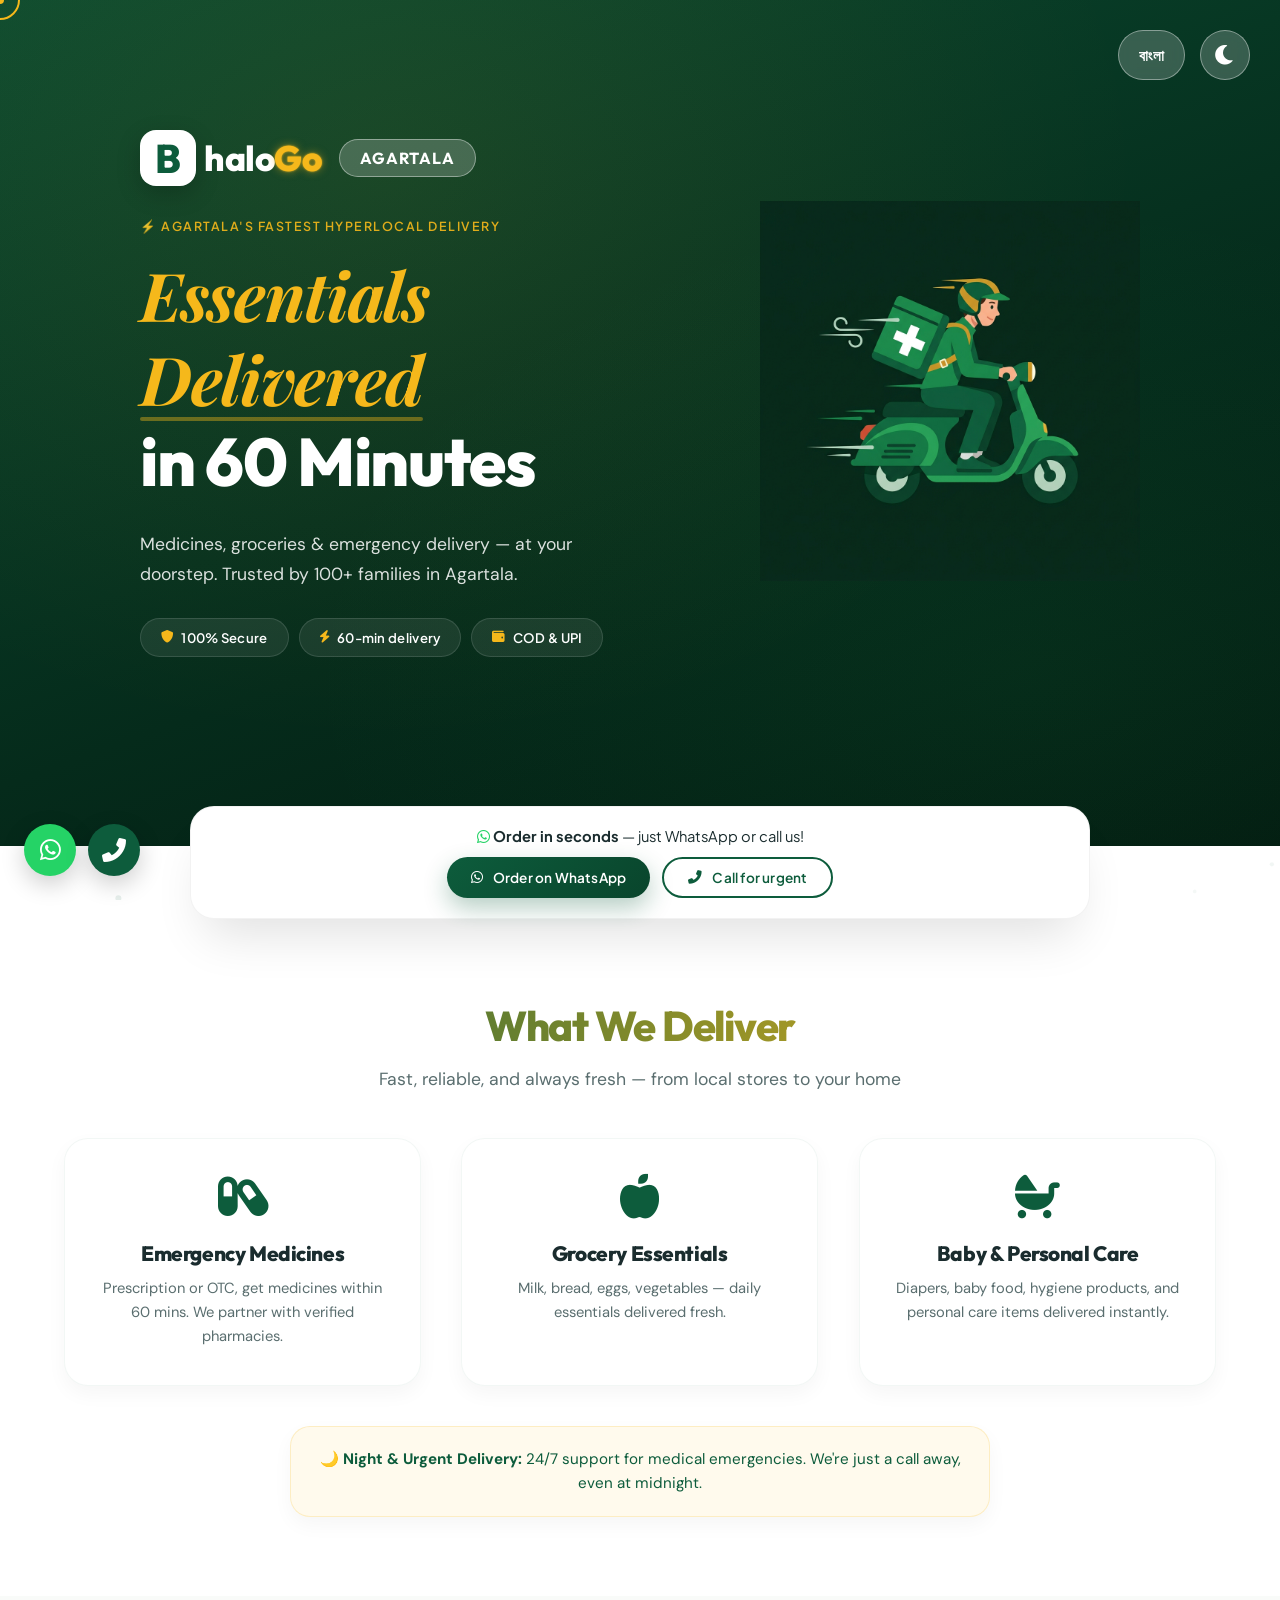
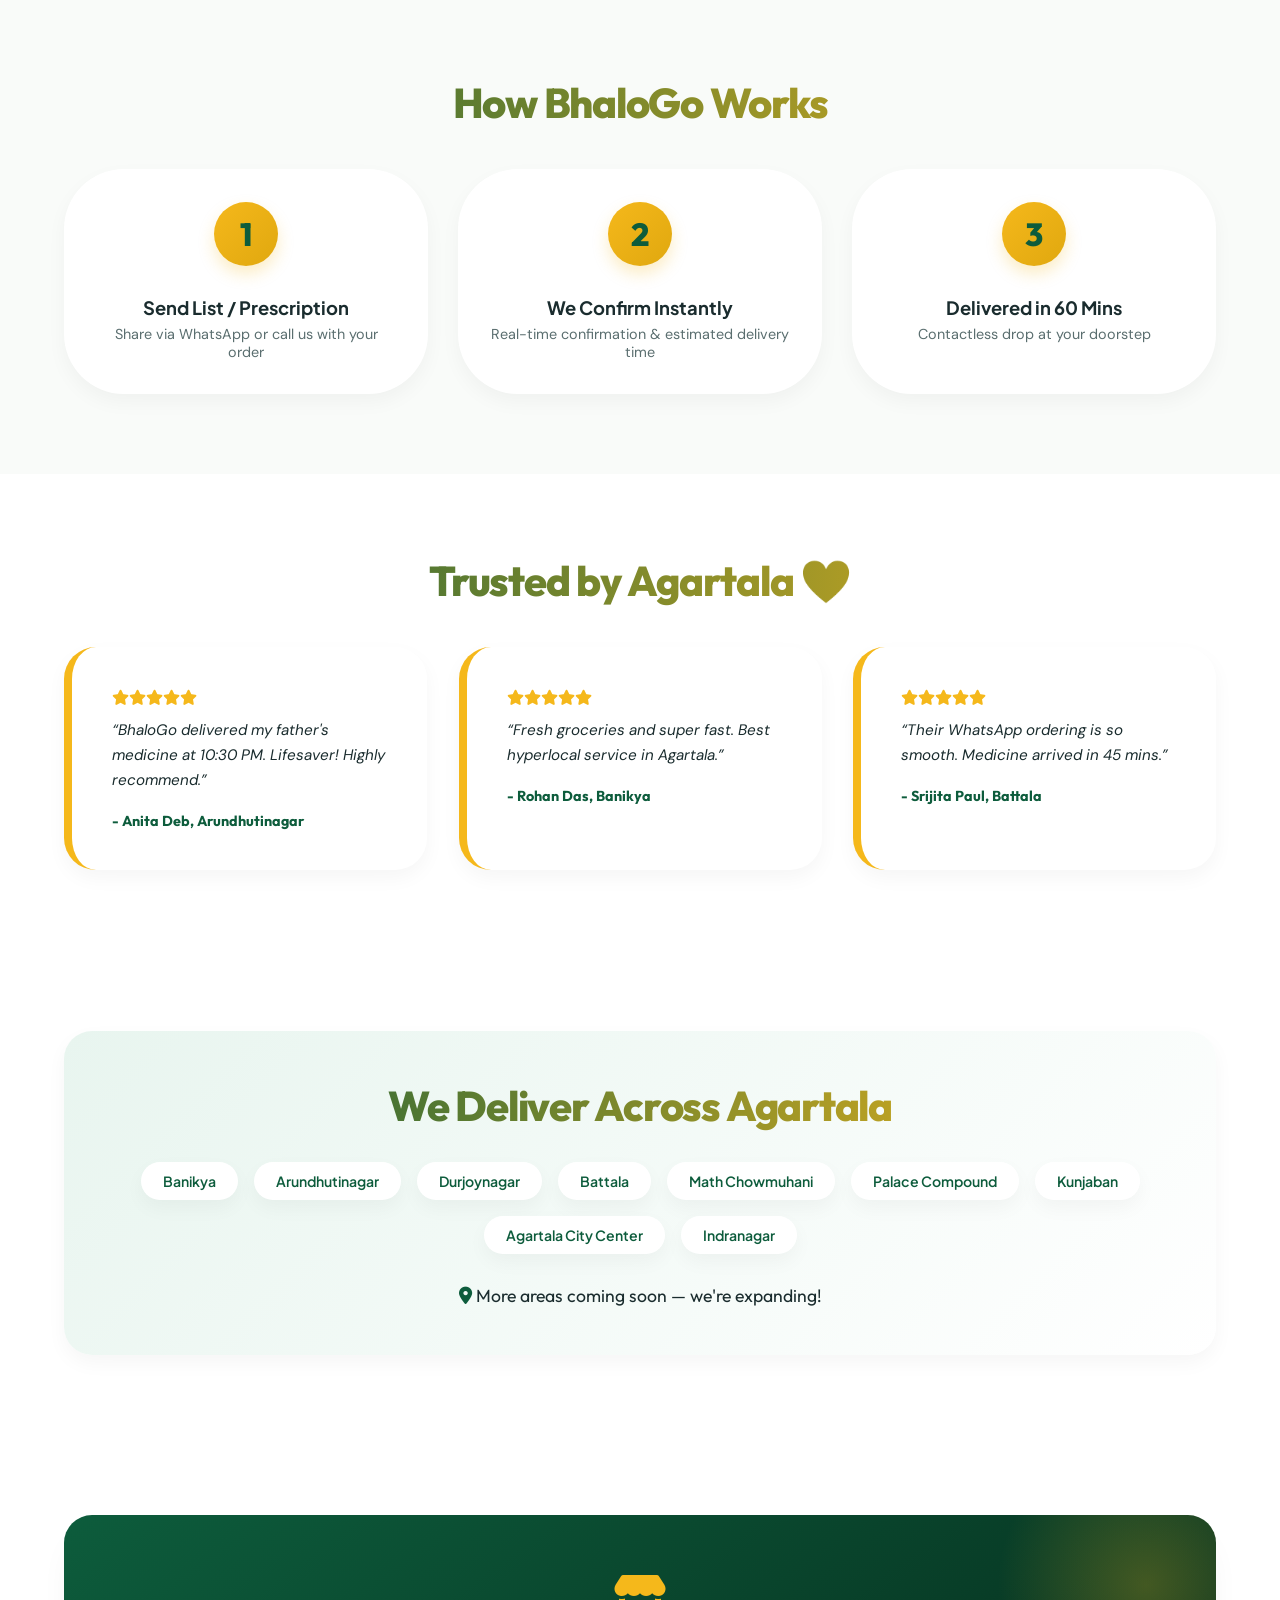
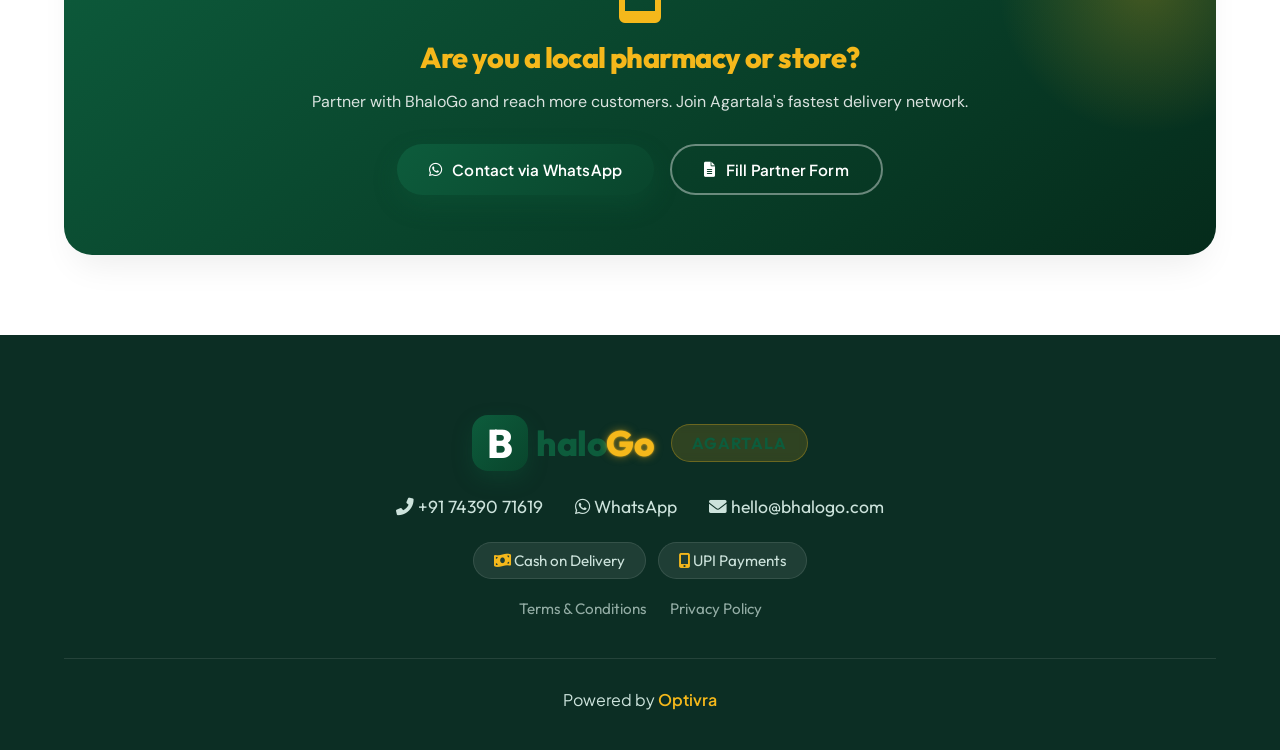
==== commit 8c28eb24: "hello" ====
--- a/index.html
+++ b/index.html
@@ -12,7 +12,7 @@
   <link rel="icon" href="data:image/svg+xml,<svg xmlns='http://www.w3.org/2000/svg' viewBox='0 0 100 100'><rect width='100' height='100' rx='20' fill='%230D5C3C'/><text x='50' y='70' font-size='60' font-family='sans-serif' font-weight='bold' fill='white' text-anchor='middle'>B</text></svg>">
   
   <!-- Google Fonts -->
-  <link href="https://fonts.googleapis.com/css2?family=Plus+Jakarta+Sans:wght@300;400;500;600;700;800&family=Outfit:wght@400;500;600;700;800&family=DM+Sans:wght@400;500;600;700&display=swap" rel="stylesheet">
+  <link href="https://fonts.googleapis.com/css2?family=Playfair+Display:ital,wght@0,700;0,800;0,900;1,700&family=Plus+Jakarta+Sans:wght@300;400;500;600;700;800&family=Outfit:wght@400;500;600;700;800&family=DM+Sans:wght@400;500;600;700&display=swap" rel="stylesheet">
   
   <!-- Font Awesome 6 -->
   <link rel="stylesheet" href="https://cdnjs.cloudflare.com/ajax/libs/font-awesome/6.0.0-beta3/css/all.min.css">
@@ -69,51 +69,35 @@
 <main>
   <!-- Hero Section -->
   <div class="hero">
-    <!-- Parallax Orbs -->
-    <div class="hero-orb hero-orb--1"></div>
-    <div class="hero-orb hero-orb--2"></div>
-    <div class="hero-orb hero-orb--3"></div>
-
     <div class="container hero-grid">
       <div class="hero-content js-anim" data-transform="translateY(30px)">
-        <a href="#" class="logo-neon" style="margin-bottom: 20px; display: inline-flex;">
+        <a href="#" class="logo-neon" style="margin-bottom: 28px; display: inline-flex;">
           <div class="b-letter">B</div>
           <div class="rest">halo<span class="accent">Go</span></div>
           <span class="location-tag" data-i18n="location_tag">Agartala</span>
         </a>
+        <p class="hero-eyebrow">⚡ Agartala's fastest hyperlocal delivery</p>
         <h1 data-i18n-html="hero_title"><span>Essentials Delivered</span><br>in 60 Minutes</h1>
-        <p data-i18n="hero_desc">Medicines, groceries & emergency delivery — at your doorstep. Trusted by 100+ families in Agartala.</p>
-        <div class="hero-cta-group">
-          <a href="#" class="btn btn-primary trigger-wa-order"><i class="fab fa-whatsapp"></i> <span data-i18n="wa_order">Order on WhatsApp</span></a>
-          <a href="tel:+917439071619" class="btn btn-outline"><i class="fas fa-phone-alt"></i> <span data-i18n="call_now">Call Now</span></a>
-        </div>
-        <div class="trust-strip">
-          <div class="trust-item"><i class="fas fa-shield-alt"></i> <span data-i18n="trust_secure">100% Secure</span></div>
-          <div class="trust-item"><i class="fas fa-bolt"></i> <span data-i18n="trust_60min">60-min delivery</span></div>
-          <div class="trust-item"><i class="fas fa-store"></i> <span data-i18n="trust_local">Local pharmacies</span></div>
-          <div class="trust-item"><i class="fas fa-money-bill-wave"></i> <span data-i18n="trust_cod">COD & UPI</span></div>
-        </div>
-      </div>
-      <!-- Hero Illustration -->
-      <div class="hero-illustration js-anim" data-delay="200" data-transform="translateX(40px)">
-        <img src="assets/delivery-hero.png" alt="BhaloGo Delivery" loading="eager">
-      </div>
-    </div>
-
-    <!-- Floating Badge -->
-    <div class="hero-float-badge">
-      <i class="fas fa-truck-fast"></i>
-      <span>24/7 Delivery Active</span>
+        <p class="hero-sub" data-i18n="hero_desc">Medicines, groceries & emergency delivery — at your doorstep. Trusted by 100+ families in Agartala.</p>
+        <div class="hero-badges">
+          <div class="hero-badge" style="animation-delay: 0.1s"><i class="fas fa-shield-alt"></i> <span data-i18n="trust_secure">100% Secure</span></div>
+          <div class="hero-badge" style="animation-delay: 0.25s"><i class="fas fa-bolt"></i> <span data-i18n="trust_60min">60-min delivery</span></div>
+          <div class="hero-badge" style="animation-delay: 0.4s"><i class="fas fa-wallet"></i> <span data-i18n="trust_cod">COD & UPI</span></div>
+        </div>
+      </div>
+      <div class="hero-img js-anim" data-delay="200" data-transform="translateY(20px)">
+        <img src="assets/delivery-hero.png" alt="BhaloGo Delivery">
+      </div>
     </div>
   </div>
 
   <!-- Quick Action Bar -->
   <div class="container">
     <div class="quick-bar js-anim" data-delay="100" data-transform="translateY(20px)">
-      <p style="color: var(--text-dark); margin-bottom: 12px; font-size: 1.1rem;"><i class="fab fa-whatsapp" style="color: #25D366;"></i> <span data-i18n-html="quick_bar_text"><strong>Order in seconds</strong> — just WhatsApp or call us!</span></p>
-      <div style="display: flex; flex-wrap: wrap; justify-content: center; gap: 16px;">
-        <a href="#" class="btn btn-primary trigger-wa-order" style="padding: 12px 28px;"><i class="fab fa-whatsapp"></i> <span data-i18n="wa_order">Order on WhatsApp</span></a>
-        <a href="tel:+917439071619" class="btn btn-outline" style="padding: 12px 28px;"><i class="fas fa-phone-alt"></i> <span data-i18n="call_urgent">Call for urgent</span></a>
+      <p style="color: var(--text-dark); margin-bottom: 12px; font-size: 0.92rem;"><i class="fab fa-whatsapp" style="color: #25D366;"></i> <span data-i18n-html="quick_bar_text"><strong>Order in seconds</strong> — just WhatsApp or call us!</span></p>
+      <div style="display: flex; flex-wrap: wrap; justify-content: center; gap: 12px;">
+        <a href="#" class="btn btn-primary trigger-wa-order" style="padding: 10px 24px; font-size: 0.85rem;"><i class="fab fa-whatsapp"></i> <span data-i18n="wa_order">Order on WhatsApp</span></a>
+        <a href="tel:+917439071619" class="btn btn-outline" style="padding: 10px 24px; font-size: 0.85rem;"><i class="fas fa-phone-alt"></i> <span data-i18n="call_urgent">Call for urgent</span></a>
       </div>
     </div>
   </div>
--- a/assets/css/style.css
+++ b/assets/css/style.css
@@ -1,4 +1,4 @@
-@import url('https://fonts.googleapis.com/css2?family=Plus+Jakarta+Sans:wght@300;400;500;600;700;800&family=Outfit:wght@400;500;600;700;800&family=DM+Sans:wght@400;500;600;700&display=swap');
+@import url('https://fonts.googleapis.com/css2?family=Playfair+Display:ital,wght@0,700;0,800;0,900;1,700&family=Plus+Jakarta+Sans:wght@300;400;500;600;700;800&family=Outfit:wght@400;500;600;700;800&family=DM+Sans:wght@400;500;600;700&display=swap');
 
 * {
   margin: 0;
@@ -108,6 +108,16 @@
   margin-bottom: 16px;
   color: var(--primary);
   letter-spacing: -0.03em;
+  background: linear-gradient(90deg, var(--primary), var(--accent), var(--primary));
+  background-size: 200% auto;
+  -webkit-background-clip: text;
+  -webkit-text-fill-color: transparent;
+  background-clip: text;
+  animation: textShimmer 4s linear infinite;
+}
+@keyframes textShimmer {
+  0% { background-position: 0% center; }
+  100% { background-position: 200% center; }
 }
 
 .section-subhead {
@@ -232,98 +242,175 @@
 /* Hero Section */
 .hero {
   position: relative;
-  min-height: 90vh;
-  display: flex;
-  align-items: center;
-  background: linear-gradient(135deg, var(--primary) 0%, #052b1b 100%);
+  min-height: 94vh;
+  display: flex;
+  align-items: center;
+  background: linear-gradient(160deg, #0a4a30 0%, #052b1b 60%, #031a10 100%);
   overflow: hidden;
+  padding-bottom: 60px;
 }
 .hero::before {
   content: '';
   position: absolute;
   inset: 0;
-  background: url('https://images.unsplash.com/photo-1584515933487-779824d29309?w=1600&q=80') center/cover no-repeat;
-  opacity: 0.15;
+  background: radial-gradient(ellipse at 30% 20%, rgba(245,184,27,0.08) 0%, transparent 60%),
+              radial-gradient(ellipse at 80% 80%, rgba(37,211,102,0.06) 0%, transparent 50%);
   z-index: 0;
-  mix-blend-mode: overlay;
 }
 .hero .container { position: relative; z-index: 2; }
-.hero-grid { display: flex; flex-direction: column; gap: 40px; align-items: center; }
-.hero-content { text-align: center; color: white; flex: 1; }
-
-/* Hero Illustration */
-.hero-illustration {
-  flex: 0 0 auto; max-width: 380px; width: 100%;
-  animation: heroIllFloat 5s ease-in-out infinite;
-}
-.hero-illustration img {
-  width: 100%; height: auto;
-  filter: drop-shadow(0 20px 40px rgba(0,0,0,0.3));
-}
-@keyframes heroIllFloat {
-  0%, 100% { transform: translateY(0); }
-  50% { transform: translateY(-16px); }
-}
+.hero-grid { display: flex; flex-direction: column; gap: 48px; align-items: center; }
+.hero-content { text-align: center; color: white; flex: 1; max-width: 640px; }
+
+/* Eyebrow */
+.hero-eyebrow {
+  display: inline-block;
+  font-size: 0.78rem;
+  font-family: 'Plus Jakarta Sans', sans-serif;
+  font-weight: 600;
+  letter-spacing: 1.5px;
+  text-transform: uppercase;
+  color: var(--accent);
+  margin-bottom: 20px;
+  opacity: 0.9;
+}
+
 .hero h1 {
-  font-size: clamp(2.4rem, 5.5vw, 4rem);
-  line-height: 1.1;
-  margin: 24px 0;
+  font-size: clamp(2.4rem, 5.5vw, 4.2rem);
+  line-height: 1.2;
+  margin: 0 0 28px;
   color: white;
-  letter-spacing: -0.03em;
+  letter-spacing: -0.02em;
+  font-weight: 800;
 }
 .hero h1 span {
+  font-family: 'Playfair Display', serif;
+  font-style: italic;
+  font-weight: 700;
   color: var(--accent);
   position: relative;
-  display: inline-block;
+  display: inline;
 }
 .hero h1 span::after {
   content: '';
   position: absolute;
-  bottom: 4px; left: 0; width: 100%; height: 6px;
+  bottom: 2px; left: 0; width: 100%; height: 4px;
   background: var(--accent);
   border-radius: 4px;
-  opacity: 0.7;
+  opacity: 0.4;
   z-index: -1;
 }
-.hero p {
-  font-size: clamp(0.95rem, 1.5vw, 1.15rem);
+
+/* Hero Subtitle */
+.hero-sub {
+  font-size: clamp(0.95rem, 1.4vw, 1.1rem);
   opacity: 0.85;
-  margin-bottom: 32px;
+  margin-bottom: 28px;
   font-family: 'DM Sans', sans-serif;
   font-weight: 400;
-  max-width: 560px;
+  max-width: 500px;
   margin-left: auto; margin-right: auto;
   line-height: 1.7;
-}
-.hero-cta-group {
+  color: white;
+}
+
+/* Hero Animated Trust Badges */
+.hero-badges {
   display: flex;
   flex-wrap: wrap;
   justify-content: center;
-  gap: 20px;
-  margin: 40px 0 30px;
-}
-.trust-strip {
-  display: flex;
-  flex-wrap: wrap;
-  justify-content: center;
-  gap: 24px;
-  margin-top: 30px;
-}
-.trust-item {
-  display: flex;
+  gap: 10px;
+  margin-top: 8px;
+}
+.hero-badge {
+  display: inline-flex;
   align-items: center;
   gap: 8px;
   background: rgba(255,255,255,0.08);
-  backdrop-filter: blur(12px);
-  padding: 8px 18px;
+  backdrop-filter: blur(16px);
+  padding: 10px 20px;
   border-radius: 60px;
   font-size: 0.82rem;
   font-family: 'Plus Jakarta Sans', sans-serif;
-  font-weight: 500;
+  font-weight: 600;
   color: white;
-  border: 1px solid rgba(255,255,255,0.15);
-  letter-spacing: 0.2px;
-}
+  border: 1px solid rgba(255,255,255,0.12);
+  letter-spacing: 0.3px;
+  position: relative;
+  overflow: hidden;
+  opacity: 0;
+  transform: translateY(16px);
+  animation: badgeSlideIn 0.6s cubic-bezier(0.23, 1, 0.32, 1) forwards;
+}
+.hero-badge i {
+  color: var(--accent);
+  font-size: 0.78rem;
+}
+.hero-badge::after {
+  content: '';
+  position: absolute;
+  top: 0; left: -100%; width: 60%; height: 100%;
+  background: linear-gradient(90deg, transparent, rgba(255,255,255,0.15), transparent);
+  animation: badgeShimmer 4s ease-in-out 1s infinite;
+}
+@keyframes badgeSlideIn {
+  to { opacity: 1; transform: translateY(0); }
+}
+@keyframes badgeShimmer {
+  0%, 100% { left: -100%; }
+  50% { left: 150%; }
+}
+
+/* Hero Image — floating delivery illustration */
+.hero-img {
+  flex: 0 0 auto;
+  max-width: 400px;
+  width: 100%;
+  animation: heroFloat 5s ease-in-out infinite;
+}
+.hero-img img {
+  width: 100%;
+  height: auto;
+  mix-blend-mode: lighten;
+}
+@keyframes heroFloat {
+  0%, 100% { transform: translateY(0); }
+  50% { transform: translateY(-18px); }
+}
+
+/* Quick Stats Strip */
+.stat-strip {
+  display: flex;
+  justify-content: space-around;
+  align-items: center;
+  gap: 8px;
+}
+.stat-item {
+  display: flex;
+  flex-direction: column;
+  align-items: center;
+  gap: 2px;
+  flex: 1;
+}
+.stat-item strong {
+  font-family: 'Outfit', sans-serif;
+  font-size: 1.6rem;
+  font-weight: 800;
+  color: var(--primary);
+  letter-spacing: -0.03em;
+}
+.stat-item span {
+  font-family: 'DM Sans', sans-serif;
+  font-size: 0.72rem;
+  color: var(--text-gray);
+  text-transform: uppercase;
+  letter-spacing: 0.5px;
+}
+.stat-divider {
+  width: 1px;
+  height: 36px;
+  background: rgba(0,0,0,0.08);
+}
+html.dark-mode .stat-divider { background: rgba(255,255,255,0.08); }
 
 /* Quick Bar */
 .quick-bar {
@@ -359,19 +446,36 @@
   position: relative;
   overflow: hidden;
 }
+.service-card::before {
+  content: '';
+  position: absolute;
+  inset: -2px;
+  border-radius: 26px;
+  background: linear-gradient(135deg, var(--primary), var(--accent), var(--primary));
+  background-size: 200% 200%;
+  z-index: -1;
+  opacity: 0;
+  transition: opacity 0.4s ease;
+  animation: cardGlow 3s linear infinite;
+}
+@keyframes cardGlow {
+  0% { background-position: 0% 50%; }
+  50% { background-position: 100% 50%; }
+  100% { background-position: 0% 50%; }
+}
 html.dark-mode .service-card { border-color: rgba(255,255,255,0.05); }
 .service-card:hover {
   transform: translateY(-10px);
   box-shadow: var(--shadow-lg);
-  border-color: var(--accent);
-}
+}
+.service-card:hover::before { opacity: 1; }
 .service-card i {
   font-size: 2.8rem;
   color: var(--primary);
   margin-bottom: 20px;
-  transition: transform 0.4s ease;
-}
-.service-card:hover i { transform: scale(1.1) rotate(5deg); }
+  transition: all 0.4s ease;
+}
+.service-card:hover i { transform: scale(1.15) rotate(5deg); color: var(--accent); }
 .service-card h3 {
   font-size: 1.3rem;
   margin-bottom: 10px;
@@ -440,8 +544,17 @@
   border-left: 8px solid var(--accent);
   transition: transform 0.4s ease;
 }
-.test-card:hover { transform: translateY(-8px); box-shadow: var(--shadow-md); }
+.test-card:hover { transform: translateY(-8px); box-shadow: var(--shadow-md); border-left-color: var(--primary); }
 .stars { color: var(--accent); margin-bottom: 12px; font-size: 0.95rem; }
+.stars i { animation: starPulse 2s ease-in-out infinite; }
+.stars i:nth-child(2) { animation-delay: 0.1s; }
+.stars i:nth-child(3) { animation-delay: 0.2s; }
+.stars i:nth-child(4) { animation-delay: 0.3s; }
+.stars i:nth-child(5) { animation-delay: 0.4s; }
+@keyframes starPulse {
+  0%, 100% { transform: scale(1); }
+  50% { transform: scale(1.2); }
+}
 .test-card p { font-size: 0.95rem; font-style: italic; line-height: 1.65; margin-bottom: 16px; font-family: 'DM Sans', sans-serif; }
 .test-card strong { font-family: 'Outfit', sans-serif; font-size: 0.9rem; color: var(--primary); }
 
@@ -686,20 +799,7 @@
   position: fixed; inset: 0; z-index: 0; pointer-events: none; opacity: 0.4;
 }
 
-/* ===== HERO PARALLAX ORBS ===== */
-.hero { position: relative; }
-.hero-orb {
-  position: absolute; border-radius: 50%; filter: blur(80px); opacity: 0.25;
-  pointer-events: none; z-index: 1; will-change: transform;
-  animation: orbFloat 8s ease-in-out infinite alternate;
-}
-.hero-orb--1 { width: 400px; height: 400px; background: var(--accent); top: -100px; left: -100px; }
-.hero-orb--2 { width: 300px; height: 300px; background: #25D366; bottom: -80px; right: -60px; animation-delay: -3s; }
-.hero-orb--3 { width: 200px; height: 200px; background: var(--primary); top: 30%; right: 20%; animation-delay: -5s; }
-@keyframes orbFloat {
-  0% { transform: translate(0, 0) scale(1); }
-  100% { transform: translate(30px, -40px) scale(1.15); }
-}
+
 
 /* ===== TEXT REVEAL ===== */
 .char-reveal { display: inline-block; opacity: 0; transform: translateY(40px) rotateX(-60deg); animation: charPop 0.6s cubic-bezier(0.23, 1, 0.32, 1) forwards; }
@@ -724,26 +824,12 @@
 }
 .service-card:hover .card-shine, .test-card:hover .card-shine { opacity: 1; }
 
-/* ===== SHIMMER TRUST BADGES ===== */
-.trust-item { position: relative; overflow: hidden; }
-.trust-item::after {
-  content: ''; position: absolute; top: 0; left: -100%; width: 60%; height: 100%;
-  background: linear-gradient(90deg, transparent, rgba(255,255,255,0.2), transparent);
-  animation: badgeShimmer 4s ease-in-out infinite;
-}
-@keyframes badgeShimmer { 0%,100% { left: -100%; } 50% { left: 150%; } }
-
 /* ===== PULSING STICKY BUTTONS ===== */
 .sticky-wa { animation: stickyPulse 2.5s ease-in-out infinite; }
 .sticky-call { animation: stickyPulse 2.5s ease-in-out 0.4s infinite; }
 @keyframes stickyPulse {
-  0%,100% { box-shadow: 0 10px 30px rgba(0,0,0,0.25); }
-  50% { box-shadow: 0 10px 30px rgba(0,0,0,0.25), 0 0 0 10px rgba(37,211,102,0.15); }
-}
-.sticky-call { --pulse-color: rgba(13,92,60,0.15); }
-@keyframes stickyPulseAlt {
-  0%,100% { box-shadow: 0 10px 30px rgba(0,0,0,0.25); }
-  50% { box-shadow: 0 10px 30px rgba(0,0,0,0.25), 0 0 0 10px var(--pulse-color); }
+  0%,100% { box-shadow: 0 8px 24px rgba(0,0,0,0.2); }
+  50% { box-shadow: 0 8px 24px rgba(0,0,0,0.2), 0 0 0 8px rgba(37,211,102,0.12); }
 }
 
 /* ===== STAGGERED CHIP ENTRANCE ===== */
@@ -762,24 +848,6 @@
   to { opacity: 1; transform: translateY(0) scale(1); }
 }
 
-/* ===== FLOATING BADGE ON HERO ===== */
-.hero-float-badge {
-  position: absolute; bottom: 60px; right: 60px; z-index: 3;
-  background: rgba(255,255,255,0.12); backdrop-filter: blur(16px);
-  border: 1px solid rgba(255,255,255,0.25); border-radius: 24px;
-  padding: 18px 28px; color: white; font-family: 'Outfit', sans-serif;
-  font-weight: 700; font-size: 1.1rem; display: flex; align-items: center; gap: 12px;
-  animation: floatBadge 4s ease-in-out infinite;
-}
-.hero-float-badge i { font-size: 1.6rem; color: var(--accent); }
-@keyframes floatBadge {
-  0%,100% { transform: translateY(0); }
-  50% { transform: translateY(-12px); }
-}
-
-/* ===== PARALLAX SECTION DIVIDERS ===== */
-/* Removed section-wave — was producing ugly corners on mobile/desktop */
-
 /* ===== GLOW ON PARTNER CTA ===== */
 .partner-section { position: relative; overflow: hidden; }
 .partner-section::before {
@@ -821,11 +889,12 @@
    RESPONSIVE: DESKTOP (min-width: 768px)
    ============================================ */
 @media (min-width: 768px) {
-  .hero-grid { flex-direction: row; text-align: left; gap: 60px; }
-  .hero-content { text-align: left; flex: 1; }
-  .hero-illustration { max-width: 340px; }
-  .hero-cta-group { justify-content: flex-start; }
-  .trust-strip { justify-content: flex-start; }
+  .hero-grid { flex-direction: row; text-align: left; gap: 60px; align-items: center; }
+  .hero-content { text-align: left; flex: 1; max-width: 560px; }
+  .hero-img { max-width: 380px; }
+  .hero-badges { justify-content: flex-start; }
+  .hero-sub { margin-left: 0; margin-right: 0; }
+  .hero h1 { text-align: left; }
   .steps-grid { flex-direction: row; }
   .step-card { flex: 1; flex-direction: column; text-align: center; }
 }
@@ -853,22 +922,18 @@
 
   /* --- Hero --- */
   .hero { min-height: auto; padding: 90px 0 48px; }
-  .hero-grid { flex-direction: column; gap: 20px; }
-  .hero-content { text-align: center; }
-  .hero h1 { font-size: clamp(1.6rem, 7vw, 2.2rem); margin: 16px 0 12px; line-height: 1.15; }
-  .hero h1 span::after { height: 4px; bottom: 2px; }
-  .hero p { font-size: 0.88rem; margin-bottom: 20px; padding: 0 8px; line-height: 1.6; }
-  .hero-illustration { max-width: 220px; margin: 0 auto; }
-  .hero-illustration img { filter: drop-shadow(0 10px 20px rgba(0,0,0,0.2)); }
-
-  /* --- Hero Buttons --- */
-  .hero-cta-group { flex-direction: column; gap: 12px; margin: 24px 0 20px; align-items: center; }
-  .hero-cta-group .btn { width: 100%; max-width: 300px; padding: 12px 20px; font-size: 0.85rem; gap: 8px; }
-
-  /* --- Trust Strip --- */
-  .trust-strip { gap: 6px; margin-top: 16px; justify-content: center; }
-  .trust-item { padding: 6px 12px; font-size: 0.7rem; gap: 5px; border-radius: 40px; }
-  .trust-item i { font-size: 0.72rem; }
+  .hero-grid { flex-direction: column; gap: 24px; }
+  .hero-content { text-align: center; max-width: 100%; }
+  .hero-eyebrow { font-size: 0.68rem; letter-spacing: 1px; margin-bottom: 14px; }
+  .hero h1 { font-size: clamp(1.6rem, 7vw, 2.2rem); margin: 0 0 12px; line-height: 1.12; }
+  .hero h1 span::after { height: 3px; bottom: 1px; }
+  .hero-sub { font-size: 0.82rem; margin-bottom: 24px; padding: 0 8px; line-height: 1.6; max-width: 100%; }
+  .hero-img { max-width: 240px; margin: 0 auto; }
+
+  /* --- Hero Badges --- */
+  .hero-badges { display: flex; flex-wrap: wrap; justify-content: center; gap: 8px; }
+  .hero-badge { padding: 8px 14px; font-size: 0.72rem; gap: 6px; }
+  .hero-badge i { font-size: 0.66rem; }
 
   /* --- Logo --- */
   .logo-neon .b-letter { width: 36px; height: 36px; font-size: 1.4rem; border-radius: 10px; }
@@ -879,6 +944,10 @@
   .quick-bar { border-radius: 24px; padding: 20px 16px; margin-top: -30px; }
   .quick-bar p { font-size: 0.9rem !important; }
   .quick-bar .btn { padding: 10px 20px; font-size: 0.85rem; }
+  .stat-strip { flex-wrap: wrap; gap: 4px; }
+  .stat-item strong { font-size: 1.2rem; }
+  .stat-item span { font-size: 0.62rem; }
+  .stat-divider { height: 28px; }
 
   /* --- Service Cards --- */
   .cards-grid { grid-template-columns: 1fr; gap: 20px; margin-top: 24px; }
@@ -947,8 +1016,6 @@
 
   /* --- Hide desktop-only elements --- */
   .cursor-dot, .cursor-ring { display: none !important; }
-  .hero-orb { display: none !important; }
-  .hero-float-badge { display: none !important; }
   #particleCanvas { display: none !important; }
 }
 
@@ -959,15 +1026,14 @@
   .container { padding: 0 12px; }
   section { padding: 40px 0; }
 
-  .hero { padding: 80px 0 36px; }
-  .hero h1 { font-size: clamp(1.5rem, 7vw, 1.9rem); margin: 12px 0 10px; }
-  .hero p { font-size: 0.82rem; margin-bottom: 16px; }
-  .hero-illustration { max-width: 180px; }
-
-  .hero-cta-group .btn { max-width: 260px; padding: 11px 18px; font-size: 0.82rem; }
-
-  .trust-strip { gap: 6px; }
-  .trust-item { padding: 6px 10px; font-size: 0.72rem; }
+  .hero { padding: 76px 0 32px; }
+  .hero-eyebrow { font-size: 0.62rem; margin-bottom: 10px; }
+  .hero h1 { font-size: clamp(1.4rem, 7vw, 1.8rem); margin: 0 0 8px; }
+  .hero-sub { font-size: 0.78rem; margin-bottom: 18px; }
+  .hero-badges { gap: 6px; }
+  .hero-badge { padding: 6px 10px; font-size: 0.64rem; gap: 4px; }
+  .hero-badge i { font-size: 0.58rem; }
+  .hero-img { max-width: 200px; }
 
   .logo-neon .b-letter { width: 36px; height: 36px; font-size: 1.4rem; border-radius: 10px; }
   .logo-neon .rest { font-size: 1.2rem; }
@@ -977,8 +1043,9 @@
   .section-subhead { font-size: 0.9rem; margin-bottom: 24px; }
 
   .quick-bar { border-radius: 20px; padding: 16px 12px; margin-top: -24px; }
-  .quick-bar p { font-size: 0.82rem !important; }
-  .quick-bar .btn { padding: 10px 16px; font-size: 0.8rem; }
+  .stat-item strong { font-size: 1rem; }
+  .stat-item span { font-size: 0.58rem; }
+  .stat-divider { height: 24px; }
 
   .service-card { padding: 24px 16px; border-radius: 20px; }
   .service-card i { font-size: 2.4rem; margin-bottom: 12px; }
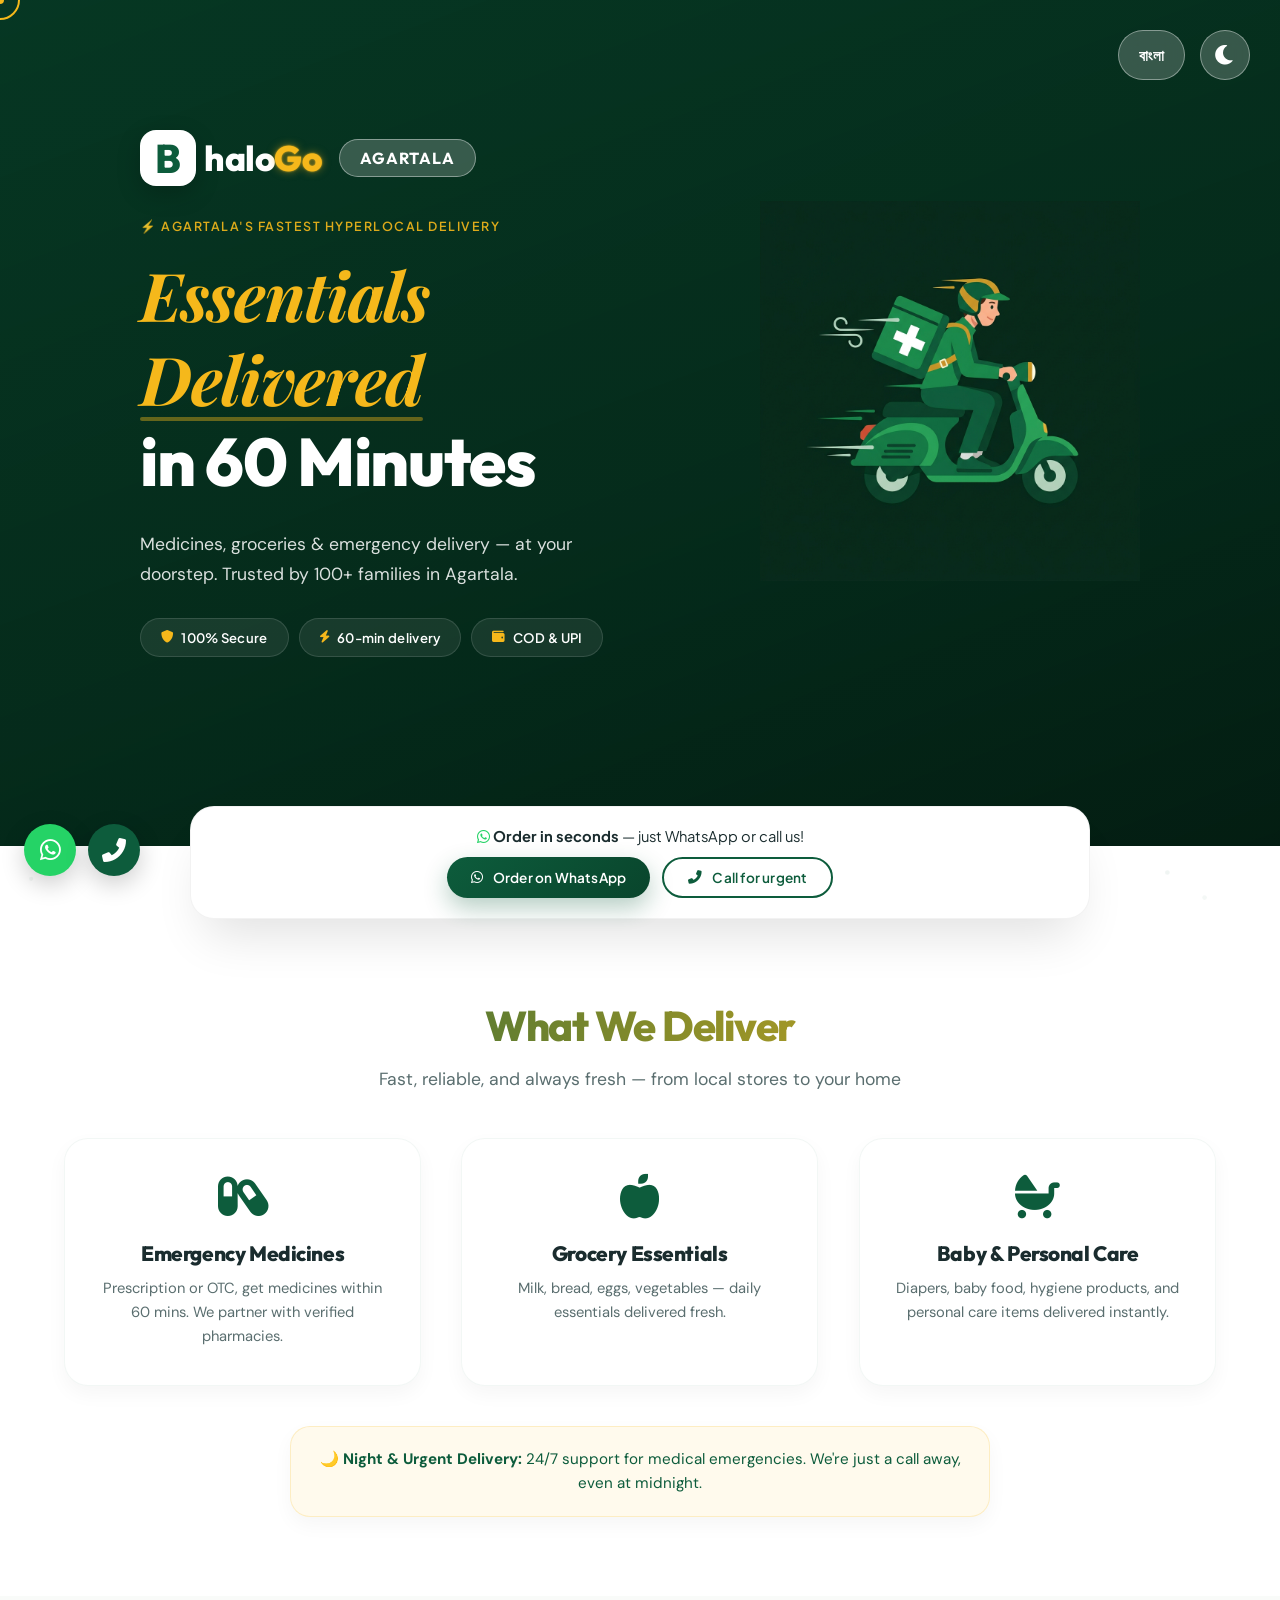
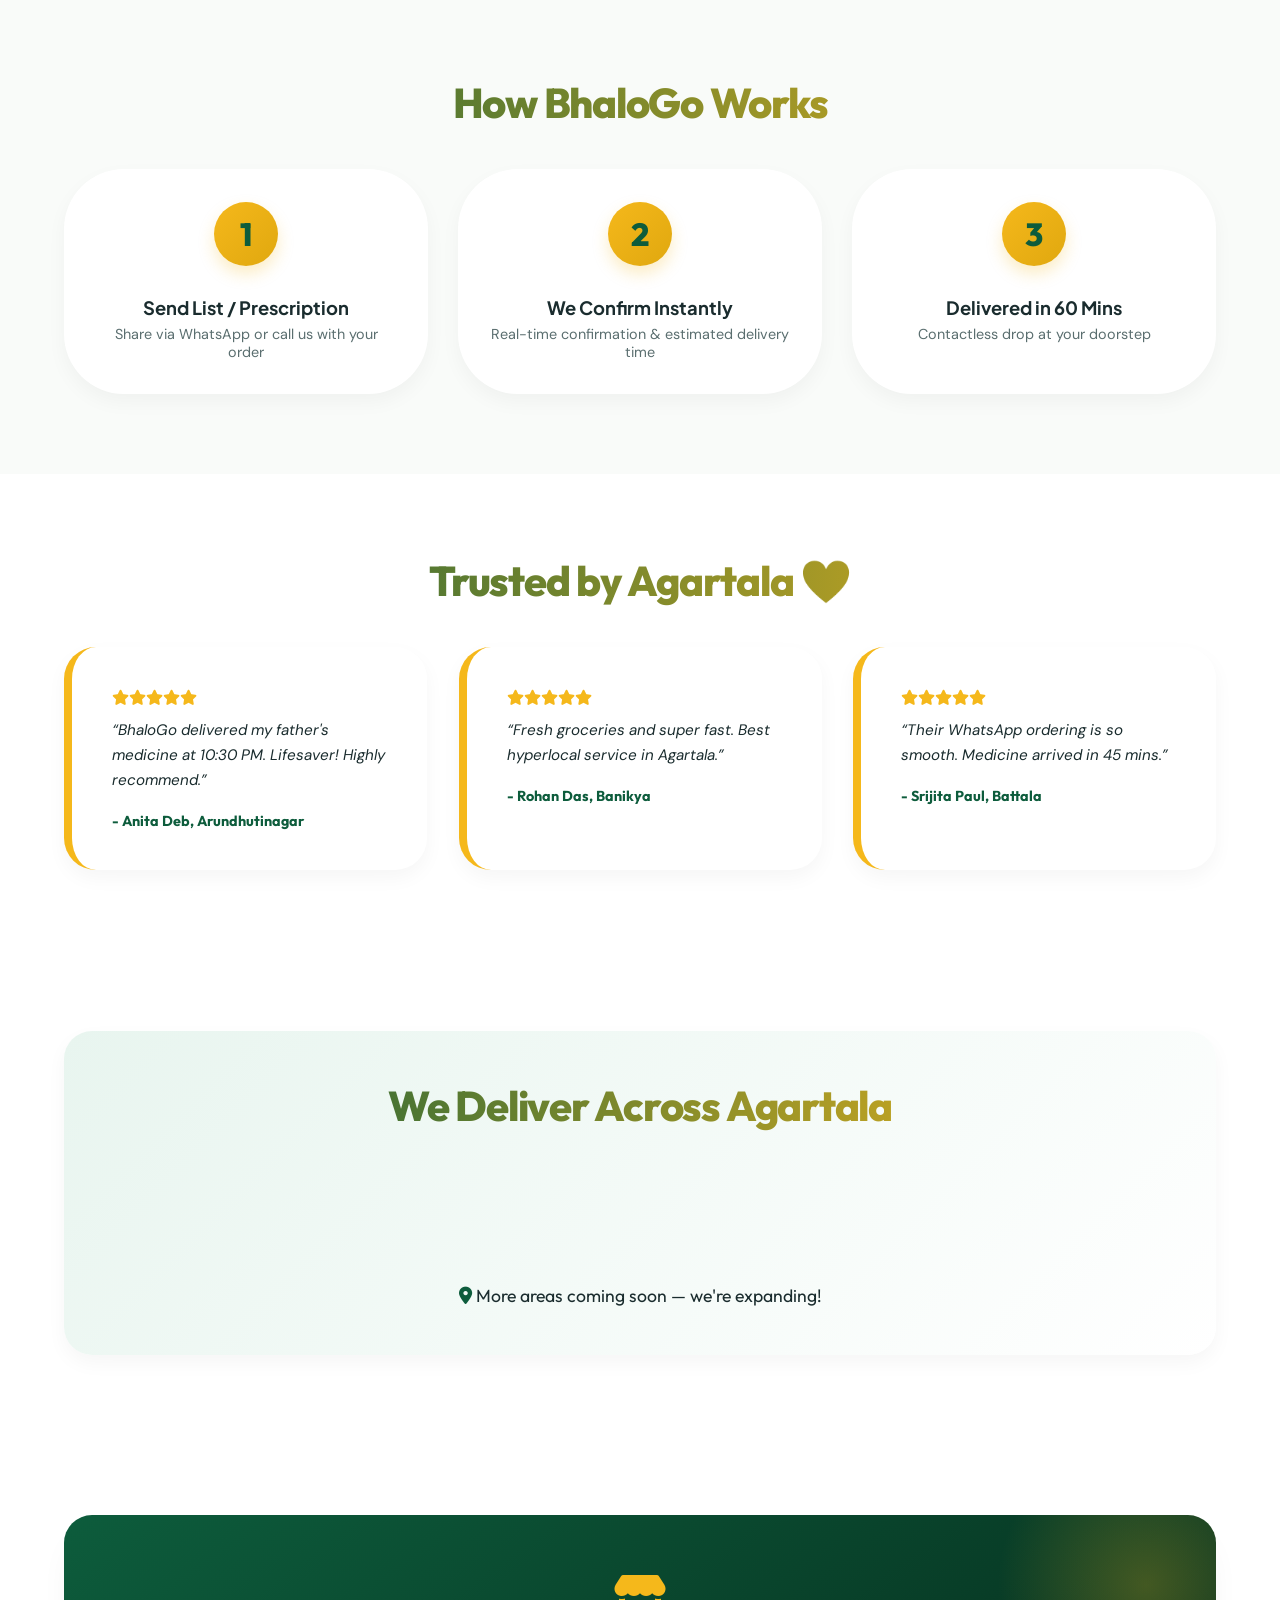
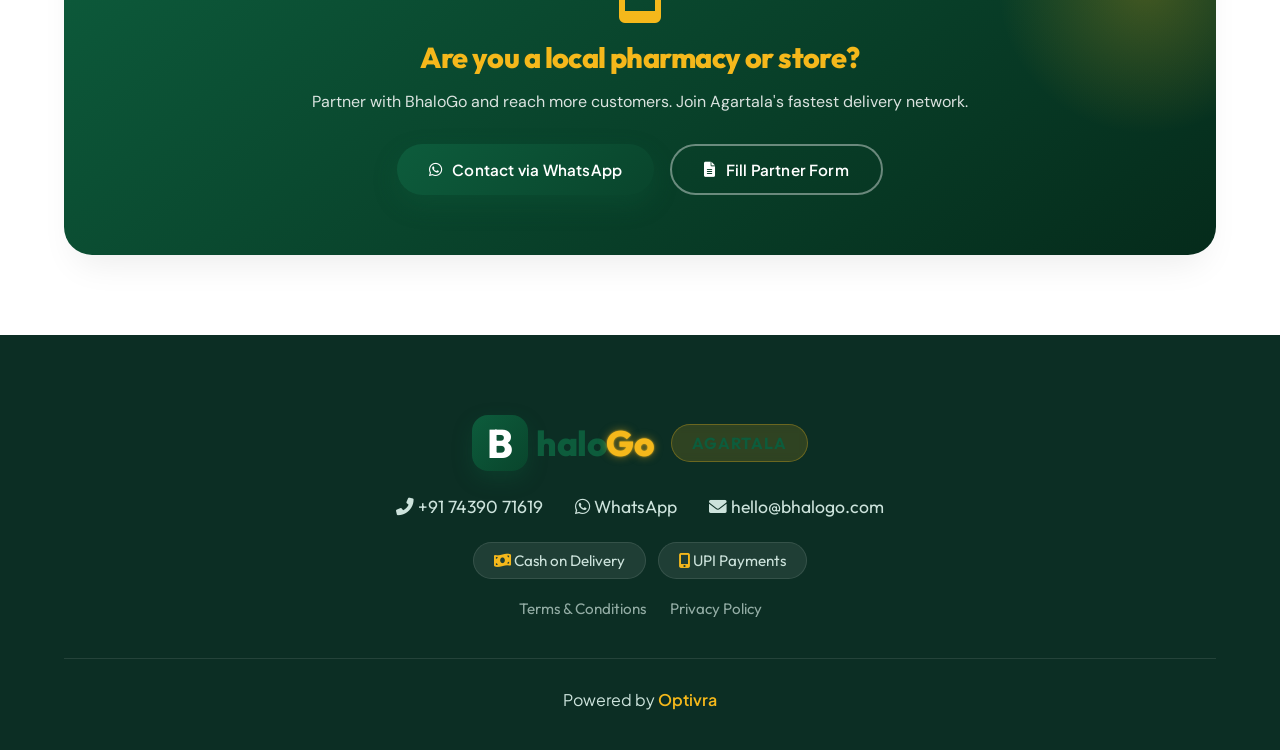
==== commit ab6aa661: "vedio" ====
--- a/index.html
+++ b/index.html
@@ -69,6 +69,10 @@
 <main>
   <!-- Hero Section -->
   <div class="hero">
+    <video autoplay muted loop playsinline preload="metadata" class="hero-bg-video" oncanplay="this.play()">
+      <source src="./assets/bg-video.mp4" type="video/mp4">
+    </video>
+    <div class="hero-overlay"></div>
     <div class="container hero-grid">
       <div class="hero-content js-anim" data-transform="translateY(30px)">
         <a href="#" class="logo-neon" style="margin-bottom: 28px; display: inline-flex;">
--- a/assets/css/style.css
+++ b/assets/css/style.css
@@ -239,25 +239,36 @@
 .hero .btn-outline { border-color: white; color: white; }
 .hero .btn-outline:hover { background: rgba(255,255,255,0.1); }
 
-/* Hero Section */
 .hero {
   position: relative;
   min-height: 94vh;
   display: flex;
   align-items: center;
-  background: linear-gradient(160deg, #0a4a30 0%, #052b1b 60%, #031a10 100%);
+  background: #052b1b; /* Fallback color */
   overflow: hidden;
   padding-bottom: 60px;
 }
-.hero::before {
-  content: '';
+.hero-bg-video {
+  position: absolute;
+  top: 50%;
+  left: 50%;
+  min-width: 100%;
+  min-height: 100%;
+  width: auto;
+  height: auto;
+  object-fit: cover;
+  transform: translate(-50%, -50%);
+  z-index: 1;
+  opacity: 1;
+}
+.hero-overlay {
   position: absolute;
   inset: 0;
-  background: radial-gradient(ellipse at 30% 20%, rgba(245,184,27,0.08) 0%, transparent 60%),
-              radial-gradient(ellipse at 80% 80%, rgba(37,211,102,0.06) 0%, transparent 50%);
-  z-index: 0;
-}
-.hero .container { position: relative; z-index: 2; }
+  background: rgba(5,43,27,0.4); /* Much lighter overlay to see video */
+  background: linear-gradient(160deg, rgba(10,74,48,0.4) 0%, rgba(5,43,27,0.6) 60%, rgba(3,26,16,0.8) 100%);
+  z-index: 2;
+}
+.hero .container { position: relative; z-index: 10; }
 .hero-grid { display: flex; flex-direction: column; gap: 48px; align-items: center; }
 .hero-content { text-align: center; color: white; flex: 1; max-width: 640px; }
 
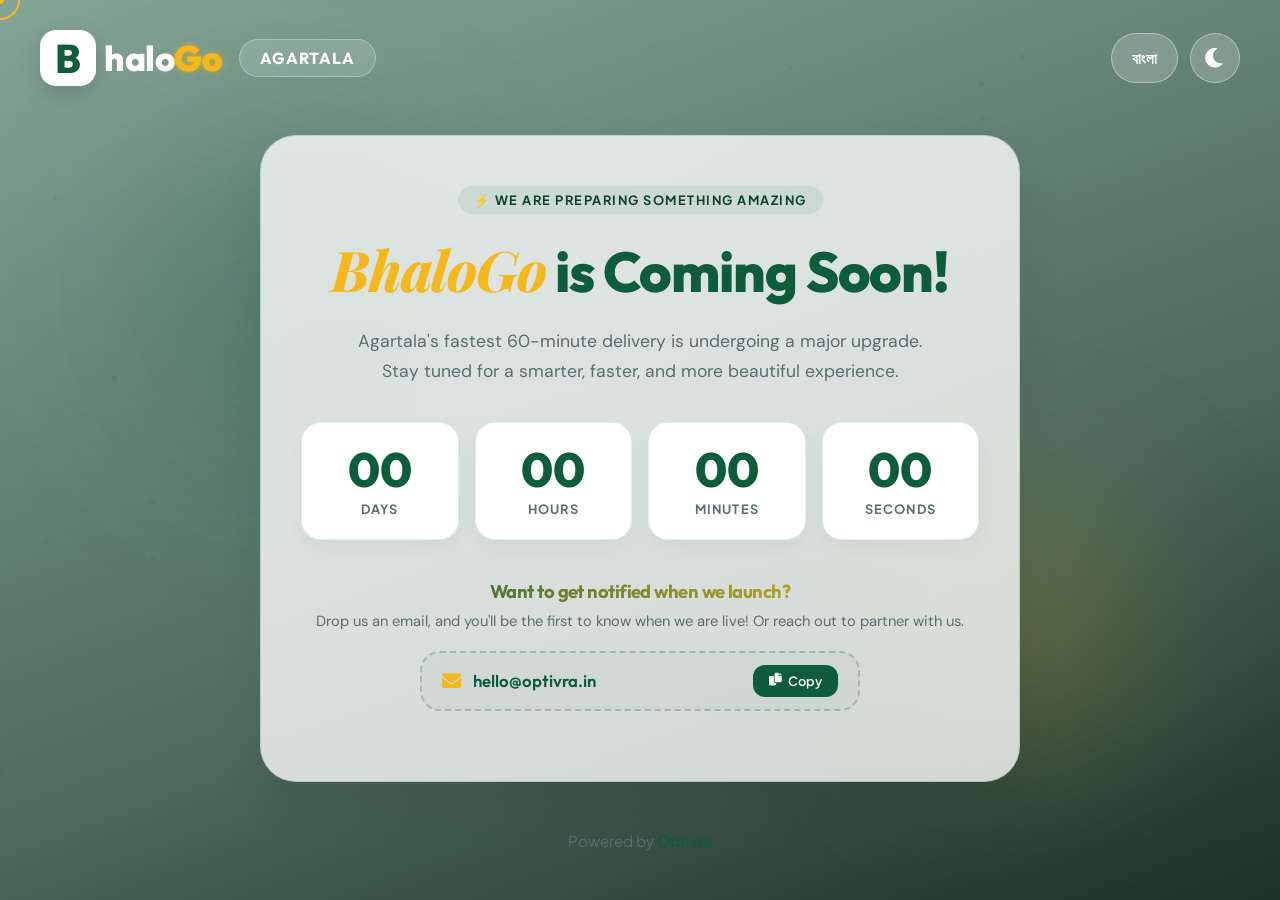
==== commit b2520a27: "feat: coming soon page with countdown and clipboard email" ====
--- a/index.html
+++ b/index.html
@@ -3,9 +3,9 @@
 <head>
   <meta charset="UTF-8">
   <meta name="viewport" content="width=device-width, initial-scale=1.0, maximum-scale=5.0, viewport-fit=cover">
-  <title>BhaloGo | Agartala's Fastest Delivery – 60 Minutes</title>
-  
-  <meta name="description" content="Medicines, groceries & emergency delivery — at your doorstep in Agartala within 60 minutes.">
+  <title>BhaloGo | Coming Soon – Something Amazing is Brewing</title>
+  
+  <meta name="description" content="BhaloGo is coming soon. Agartala's fastest 60-minute delivery is undergoing a major upgrade. Stay tuned!">
   <meta name="theme-color" content="#0D5C3C">
   
   <!-- Custom SVG Favicon -->
@@ -26,248 +26,555 @@
   
   <link rel="stylesheet" href="assets/css/style.css">
   
-  <!-- SEO Schema -->
-  <script type="application/ld+json">
-  {
-    "@context": "https://schema.org",
-    "@type": "DeliveryService",
-    "name": "BhaloGo",
-    "description": "60-minute delivery of medicines and groceries in Agartala.",
-    "telephone": "+917439071619",
-    "areaServed": "Agartala, Tripura"
-  }
-  </script>
+  <style>
+    /* Fullscreen Wrapper overrides for Coming Soon */
+    body {
+      min-height: 100vh;
+      display: flex;
+      flex-direction: column;
+      overflow-x: hidden;
+    }
+    
+    .coming-soon-wrapper {
+      min-height: 100vh;
+      display: flex;
+      flex-direction: column;
+      justify-content: space-between;
+      align-items: center;
+      padding: 30px 20px;
+      position: relative;
+      z-index: 5;
+      width: 100%;
+      flex: 1;
+    }
+    
+    .hero-bg-video {
+      position: fixed;
+      top: 50%;
+      left: 50%;
+      min-width: 100%;
+      min-height: 100%;
+      width: auto;
+      height: auto;
+      object-fit: cover;
+      transform: translate(-50%, -50%);
+      z-index: 1;
+      opacity: 1;
+    }
+    
+    .hero-overlay {
+      position: fixed;
+      inset: 0;
+      background: linear-gradient(160deg, rgba(10,74,48,0.5) 0%, rgba(5,43,27,0.7) 60%, rgba(3,26,16,0.9) 100%);
+      z-index: 2;
+    }
+    
+    #particleCanvas {
+      position: fixed;
+      inset: 0;
+      z-index: 3;
+      pointer-events: none;
+    }
+
+    /* Decorative Floating Orbs with interactive movement */
+    .hero-orb {
+      position: fixed;
+      border-radius: 50%;
+      z-index: 2;
+      pointer-events: none;
+      filter: blur(80px);
+      transition: transform 0.3s cubic-bezier(0.1, 0.8, 0.3, 1);
+    }
+    .orb-green {
+      width: 320px;
+      height: 320px;
+      background: rgba(13, 92, 60, 0.22);
+      top: 15%;
+      left: 10%;
+    }
+    .orb-accent {
+      width: 280px;
+      height: 280px;
+      background: rgba(245, 184, 27, 0.16);
+      bottom: 15%;
+      right: 10%;
+    }
+    
+    .coming-soon-header {
+      width: 100%;
+      max-width: 1200px;
+      display: flex;
+      justify-content: space-between;
+      align-items: center;
+      position: relative;
+      z-index: 10;
+      margin-bottom: 20px;
+    }
+
+    .coming-soon-header .logo-neon .b-letter {
+      background: white;
+      color: #0D5C3C;
+      box-shadow: 0 8px 24px rgba(0,0,0,0.15);
+    }
+    .coming-soon-header .logo-neon .rest { color: white; }
+    .coming-soon-header .logo-neon .location-tag { 
+      background: rgba(255,255,255,0.15); 
+      color: white; 
+      border-color: rgba(255,255,255,0.3); 
+    }
+    
+    /* Center Coming Soon Card */
+    .coming-soon-card {
+      background: rgba(255, 255, 255, 0.04);
+      backdrop-filter: blur(20px);
+      -webkit-backdrop-filter: blur(20px);
+      border: 1px solid rgba(255, 255, 255, 0.1);
+      border-radius: 36px;
+      padding: 50px 40px;
+      max-width: 760px;
+      width: 100%;
+      text-align: center;
+      box-shadow: 0 30px 60px rgba(0, 0, 0, 0.3);
+      position: relative;
+      z-index: 10;
+      margin: auto;
+      transition: background 0.4s ease, border-color 0.4s ease, transform 0.4s ease;
+    }
+    
+    html.dark-mode .coming-soon-card {
+      background: rgba(12, 12, 12, 0.5);
+      border-color: rgba(255, 255, 255, 0.06);
+    }
+    
+    html:not(.dark-mode) .coming-soon-card {
+      background: rgba(255, 255, 255, 0.78);
+      border-color: rgba(13, 92, 60, 0.15);
+      box-shadow: 0 20px 45px rgba(0, 0, 0, 0.08);
+    }
+    
+    .coming-soon-eyebrow {
+      display: inline-block;
+      font-size: 0.8rem;
+      font-family: 'Plus Jakarta Sans', sans-serif;
+      font-weight: 700;
+      letter-spacing: 1.5px;
+      text-transform: uppercase;
+      color: var(--accent);
+      margin-bottom: 20px;
+    }
+    html:not(.dark-mode) .coming-soon-eyebrow {
+      color: var(--primary-dark);
+      background: rgba(13, 92, 60, 0.08);
+      padding: 6px 16px;
+      border-radius: 40px;
+    }
+    
+    .coming-soon-card h1 {
+      font-size: clamp(2rem, 5vw, 3.5rem);
+      line-height: 1.25;
+      margin-bottom: 20px;
+      font-weight: 800;
+      color: white;
+    }
+    html:not(.dark-mode) .coming-soon-card h1 {
+      color: var(--primary);
+    }
+    
+    .coming-soon-card h1 span {
+      font-family: 'Playfair Display', serif;
+      font-style: italic;
+      color: var(--accent);
+      position: relative;
+      display: inline-block;
+    }
+    
+    .coming-soon-desc {
+      font-size: clamp(0.95rem, 1.4vw, 1.1rem);
+      line-height: 1.7;
+      color: rgba(255, 255, 255, 0.8);
+      max-width: 580px;
+      margin: 0 auto 30px;
+      font-family: 'DM Sans', sans-serif;
+    }
+    html:not(.dark-mode) .coming-soon-desc {
+      color: var(--text-gray);
+    }
+
+    /* Countdown Styling */
+    .countdown-grid {
+      display: grid;
+      grid-template-columns: repeat(4, 1fr);
+      gap: 16px;
+      margin: 35px 0;
+    }
+    
+    .countdown-item {
+      background: rgba(255, 255, 255, 0.06);
+      border: 1px solid rgba(255, 255, 255, 0.1);
+      border-radius: 20px;
+      padding: 22px 10px;
+      display: flex;
+      flex-direction: column;
+      align-items: center;
+      justify-content: center;
+      transition: all 0.4s cubic-bezier(0.175, 0.885, 0.32, 1.275);
+      position: relative;
+      overflow: hidden;
+      box-shadow: 0 4px 15px rgba(0, 0, 0, 0.05);
+    }
+    html.dark-mode .countdown-item {
+      background: rgba(255, 255, 255, 0.03);
+      border-color: rgba(255, 255, 255, 0.05);
+    }
+    html:not(.dark-mode) .countdown-item {
+      background: white;
+      border-color: rgba(13, 92, 60, 0.1);
+      box-shadow: var(--shadow-sm);
+    }
+    
+    .countdown-item:hover {
+      transform: translateY(-8px);
+      border-color: var(--accent);
+      box-shadow: 0 12px 30px rgba(245, 184, 27, 0.15);
+    }
+    
+    .countdown-number {
+      font-size: clamp(1.8rem, 4.5vw, 3rem);
+      font-family: 'Outfit', sans-serif;
+      font-weight: 800;
+      color: var(--accent);
+      line-height: 1;
+      text-shadow: 0 4px 12px rgba(245, 184, 27, 0.2);
+    }
+    html:not(.dark-mode) .countdown-number {
+      color: var(--primary);
+      text-shadow: none;
+    }
+    
+    .countdown-label {
+      font-size: clamp(0.68rem, 1.5vw, 0.8rem);
+      text-transform: uppercase;
+      font-weight: 700;
+      color: rgba(255, 255, 255, 0.6);
+      margin-top: 8px;
+      letter-spacing: 1.2px;
+      font-family: 'Plus Jakarta Sans', sans-serif;
+    }
+    html:not(.dark-mode) .countdown-label {
+      color: var(--text-gray);
+    }
+
+    /* Email Interactive Copy Card */
+    .email-container {
+      margin-top: 40px;
+    }
+
+    .notify-title {
+      font-size: 1.15rem;
+      font-family: 'Outfit', sans-serif;
+      font-weight: 700;
+      color: white;
+      margin-bottom: 8px;
+    }
+    html:not(.dark-mode) .notify-title {
+      color: var(--text-dark);
+    }
+
+    .notify-desc {
+      font-size: 0.92rem;
+      color: rgba(255, 255, 255, 0.7);
+      margin-bottom: 20px;
+      font-family: 'DM Sans', sans-serif;
+    }
+    html:not(.dark-mode) .notify-desc {
+      color: var(--text-gray);
+    }
+
+    .email-card {
+      display: flex;
+      align-items: center;
+      justify-content: space-between;
+      background: rgba(255, 255, 255, 0.05);
+      border: 2px dashed rgba(255, 255, 255, 0.2);
+      border-radius: 20px;
+      padding: 12px 20px;
+      max-width: 440px;
+      width: 100%;
+      margin: 0 auto 20px;
+      cursor: pointer;
+      transition: all 0.3s cubic-bezier(0.25, 0.8, 0.25, 1);
+      position: relative;
+    }
+    html.dark-mode .email-card {
+      background: rgba(255, 255, 255, 0.02);
+      border-color: rgba(255, 255, 255, 0.15);
+    }
+    html:not(.dark-mode) .email-card {
+      background: rgba(13, 92, 60, 0.03);
+      border-color: rgba(13, 92, 60, 0.25);
+    }
+    
+    .email-card:hover {
+      transform: scale(1.03);
+      border-color: var(--accent);
+      background: rgba(245, 184, 27, 0.05);
+      box-shadow: 0 10px 25px rgba(245, 184, 27, 0.08);
+    }
+    
+    .email-details {
+      display: flex;
+      align-items: center;
+      gap: 12px;
+      font-family: 'Outfit', sans-serif;
+      font-weight: 600;
+      font-size: 1.05rem;
+      color: white;
+    }
+    html:not(.dark-mode) .email-details {
+      color: var(--primary);
+    }
+    
+    .email-icon {
+      color: var(--accent);
+      font-size: 1.2rem;
+    }
+    
+    .copy-btn {
+      background: rgba(255, 255, 255, 0.1);
+      color: white;
+      border: 1px solid rgba(255, 255, 255, 0.2);
+      border-radius: 12px;
+      padding: 8px 16px;
+      display: inline-flex;
+      align-items: center;
+      gap: 6px;
+      font-size: 0.8rem;
+      font-family: 'Plus Jakarta Sans', sans-serif;
+      font-weight: 600;
+      cursor: pointer;
+      transition: all 0.3s ease;
+    }
+    html:not(.dark-mode) .copy-btn {
+      background: var(--primary);
+      border: none;
+      color: white;
+    }
+    
+    .copy-btn:hover {
+      background: var(--accent);
+      color: var(--primary-dark);
+      transform: translateY(-2px);
+    }
+    
+    /* Buttons Row */
+    .buttons-row {
+      display: flex;
+      justify-content: center;
+      gap: 12px;
+      flex-wrap: wrap;
+    }
+    
+    /* Footer overrides */
+    footer.coming-soon-footer {
+      width: 100%;
+      background: transparent;
+      padding: 20px 0;
+      position: relative;
+      z-index: 10;
+      border-top: none;
+    }
+    
+    footer.coming-soon-footer .footer-credit {
+      margin-top: 0;
+      padding-top: 0;
+      border-top: none;
+      color: rgba(255, 255, 255, 0.6);
+      font-size: 0.95rem;
+    }
+    html:not(.dark-mode) footer.coming-soon-footer .footer-credit {
+      color: var(--text-gray);
+    }
+    
+    footer.coming-soon-footer .footer-credit a {
+      color: var(--accent);
+    }
+    html:not(.dark-mode) footer.coming-soon-footer .footer-credit a {
+      color: var(--primary);
+    }
+
+    /* Adjust position of early buttons */
+    .theme-toggle-btn, .lang-toggle-btn {
+      position: relative;
+      top: 0;
+      right: 0;
+    }
+    
+    .toggles-container {
+      display: flex;
+      gap: 12px;
+      align-items: center;
+    }
+
+    @media (max-width: 768px) {
+      .theme-toggle-btn, .lang-toggle-btn {
+        position: relative !important;
+        top: auto !important;
+        right: auto !important;
+        background: rgba(255,255,255,0.15) !important;
+        border: 1px solid rgba(255,255,255,0.3) !important;
+        color: white !important;
+        backdrop-filter: blur(8px) !important;
+        z-index: 100 !important;
+      }
+      .theme-toggle-btn {
+        width: 44px !important;
+        height: 44px !important;
+        border-radius: 50% !important;
+      }
+      .lang-toggle-btn {
+        height: 44px !important;
+        padding: 0 16px !important;
+        border-radius: 40px !important;
+        font-size: 0.8rem !important;
+      }
+    }
+
+    @media (max-width: 576px) {
+      .coming-soon-card {
+        padding: 35px 24px;
+        border-radius: 28px;
+      }
+      .countdown-grid {
+        gap: 10px;
+        margin: 25px 0;
+      }
+      .countdown-item {
+        padding: 16px 6px;
+        border-radius: 16px;
+      }
+      .countdown-number {
+        font-size: 1.6rem;
+      }
+      .countdown-label {
+        font-size: 0.65rem;
+        letter-spacing: 0.8px;
+        margin-top: 6px;
+      }
+      .coming-soon-header {
+        flex-direction: column;
+        gap: 16px;
+        align-items: center;
+      }
+      .email-card {
+        padding: 10px 14px;
+      }
+      .email-details {
+        font-size: 0.92rem;
+        gap: 8px;
+      }
+      .copy-btn {
+        padding: 6px 12px;
+        font-size: 0.75rem;
+      }
+    }
+  </style>
 </head>
 <body>
 
-<!-- Scroll Progress Bar -->
-<div class="scroll-progress"></div>
-
 <!-- Floating Particles -->
 <canvas id="particleCanvas"></canvas>
+
+<!-- Background Video & Overlay -->
+<video autoplay muted loop playsinline preload="metadata" class="hero-bg-video" oncanplay="this.play()">
+  <source src="./assets/bg-video.mp4" type="video/mp4">
+</video>
+<div class="hero-overlay"></div>
+
+<!-- Decorative Interactive Blur Orbs -->
+<div class="hero-orb orb-green"></div>
+<div class="hero-orb orb-accent"></div>
 
 <!-- Custom Pointer -->
 <div class="cursor-dot"></div>
 <div class="cursor-ring"></div>
 
-<!-- Language Toggle Button -->
-<button id="langToggle" class="lang-toggle-btn" aria-label="Toggle Language" data-i18n="lang_btn">বাংলা</button>
-
-<!-- Theme Toggle Button -->
-<button id="themeToggle" class="theme-toggle-btn" aria-label="Toggle Dark Mode">
-  <i class="fa-solid fa-moon"></i>
-  <i class="fa-solid fa-sun"></i>
-</button>
-
-<!-- Scroll-Triggered Gift Popup -->
-<div id="orderPopup" class="order-popup">
-  <i class="fas fa-gift" style="color: var(--accent); font-size: 28px;"></i>
-  <span data-i18n="popup_txt">Need medicines or groceries? Order now!</span>
-  <button id="popupOrderBtn" data-i18n="popup_btn">Order Now</button>
-</div>
-
-<main>
-  <!-- Hero Section -->
-  <div class="hero">
-    <video autoplay muted loop playsinline preload="metadata" class="hero-bg-video" oncanplay="this.play()">
-      <source src="./assets/bg-video.mp4" type="video/mp4">
-    </video>
-    <div class="hero-overlay"></div>
-    <div class="container hero-grid">
-      <div class="hero-content js-anim" data-transform="translateY(30px)">
-        <a href="#" class="logo-neon" style="margin-bottom: 28px; display: inline-flex;">
-          <div class="b-letter">B</div>
-          <div class="rest">halo<span class="accent">Go</span></div>
-          <span class="location-tag" data-i18n="location_tag">Agartala</span>
-        </a>
-        <p class="hero-eyebrow">⚡ Agartala's fastest hyperlocal delivery</p>
-        <h1 data-i18n-html="hero_title"><span>Essentials Delivered</span><br>in 60 Minutes</h1>
-        <p class="hero-sub" data-i18n="hero_desc">Medicines, groceries & emergency delivery — at your doorstep. Trusted by 100+ families in Agartala.</p>
-        <div class="hero-badges">
-          <div class="hero-badge" style="animation-delay: 0.1s"><i class="fas fa-shield-alt"></i> <span data-i18n="trust_secure">100% Secure</span></div>
-          <div class="hero-badge" style="animation-delay: 0.25s"><i class="fas fa-bolt"></i> <span data-i18n="trust_60min">60-min delivery</span></div>
-          <div class="hero-badge" style="animation-delay: 0.4s"><i class="fas fa-wallet"></i> <span data-i18n="trust_cod">COD & UPI</span></div>
-        </div>
-      </div>
-      <div class="hero-img js-anim" data-delay="200" data-transform="translateY(20px)">
-        <img src="assets/delivery-hero.png" alt="BhaloGo Delivery">
-      </div>
-    </div>
-  </div>
-
-  <!-- Quick Action Bar -->
-  <div class="container">
-    <div class="quick-bar js-anim" data-delay="100" data-transform="translateY(20px)">
-      <p style="color: var(--text-dark); margin-bottom: 12px; font-size: 0.92rem;"><i class="fab fa-whatsapp" style="color: #25D366;"></i> <span data-i18n-html="quick_bar_text"><strong>Order in seconds</strong> — just WhatsApp or call us!</span></p>
-      <div style="display: flex; flex-wrap: wrap; justify-content: center; gap: 12px;">
-        <a href="#" class="btn btn-primary trigger-wa-order" style="padding: 10px 24px; font-size: 0.85rem;"><i class="fab fa-whatsapp"></i> <span data-i18n="wa_order">Order on WhatsApp</span></a>
-        <a href="tel:+917439071619" class="btn btn-outline" style="padding: 10px 24px; font-size: 0.85rem;"><i class="fas fa-phone-alt"></i> <span data-i18n="call_urgent">Call for urgent</span></a>
-      </div>
-    </div>
-  </div>
-
-  <!-- Services Section -->
-  <section>
-    <div class="container">
-      <h2 class="js-anim" data-i18n="services_title">What We Deliver</h2>
-      <div class="section-subhead js-anim" data-i18n="services_sub">Fast, reliable, and always fresh — from local stores to your home</div>
-      <div class="cards-grid">
-        <div class="service-card js-anim" data-delay="0">
-          <i class="fas fa-capsules"></i>
-          <h3 data-i18n="srv1_title">Emergency Medicines</h3>
-          <p data-i18n="srv1_desc">Prescription or OTC, get medicines within 60 mins. We partner with verified pharmacies.</p>
-        </div>
-        <div class="service-card js-anim" data-delay="150">
-          <i class="fas fa-apple-alt"></i>
-          <h3 data-i18n="srv2_title">Grocery Essentials</h3>
-          <p data-i18n="srv2_desc">Milk, bread, eggs, vegetables — daily essentials delivered fresh.</p>
-        </div>
-        <div class="service-card js-anim" data-delay="300">
-          <i class="fas fa-baby-carriage"></i>
-          <h3 data-i18n="srv3_title">Baby & Personal Care</h3>
-          <p data-i18n="srv3_desc">Diapers, baby food, hygiene products, and personal care items delivered instantly.</p>
-        </div>
-      </div>
-      
-      <!-- Night Note Highlights -->
-      <div class="night-note js-anim" data-delay="400" data-i18n-html="night_note">
-        🌙 <strong>Night & Urgent Delivery:</strong> 24/7 support for medical emergencies. We're just a call away, even at midnight.
-      </div>
-    </div>
-  </section>
-
-  <!-- How It Works -->
-  <section style="background: var(--gray-bg);">
-    <div class="container">
-      <h2 class="js-anim" data-i18n="how_title">How BhaloGo Works</h2>
-      <div class="steps-grid" style="margin-top: 40px;">
-        <div class="step-card js-anim" data-delay="0" data-transform="translateX(-40px)">
-          <div class="step-number">1</div>
-          <div class="step-text">
-            <h4 data-i18n="step1_title">Send List / Prescription</h4>
-            <p data-i18n="step1_desc">Share via WhatsApp or call us with your order</p>
-          </div>
-        </div>
-        <div class="step-card js-anim" data-delay="150" data-transform="translateX(-40px)">
-          <div class="step-number">2</div>
-          <div class="step-text">
-            <h4 data-i18n="step2_title">We Confirm Instantly</h4>
-            <p data-i18n="step2_desc">Real-time confirmation & estimated delivery time</p>
-          </div>
-        </div>
-        <div class="step-card js-anim" data-delay="300" data-transform="translateX(-40px)">
-          <div class="step-number">3</div>
-          <div class="step-text">
-            <h4 data-i18n="step3_title">Delivered in 60 Mins</h4>
-            <p data-i18n="step3_desc">Contactless drop at your doorstep</p>
-          </div>
-        </div>
-      </div>
-    </div>
-  </section>
-
-  <!-- Trust + Testimonials -->
-  <section>
-    <div class="container">
-      <h2 class="js-anim" data-i18n="trust_title">Trusted by Agartala ❤️</h2>
-      <div class="testimonial-grid" style="margin-top: 40px;">
-        <div class="test-card js-anim" data-delay="0">
-          <div class="stars"><i class="fas fa-star"></i><i class="fas fa-star"></i><i class="fas fa-star"></i><i class="fas fa-star"></i><i class="fas fa-star"></i></div>
-          <p data-i18n="test1_txt">“BhaloGo delivered my father's medicine at 10:30 PM. Lifesaver! Highly recommend.”</p>
-          <strong data-i18n="test1_auth">- Anita Deb, Arundhutinagar</strong>
-        </div>
-        <div class="test-card js-anim" data-delay="150">
-          <div class="stars"><i class="fas fa-star"></i><i class="fas fa-star"></i><i class="fas fa-star"></i><i class="fas fa-star"></i><i class="fas fa-star"></i></div>
-          <p data-i18n="test2_txt">“Fresh groceries and super fast. Best hyperlocal service in Agartala.”</p>
-          <strong data-i18n="test2_auth">- Rohan Das, Banikya</strong>
-        </div>
-        <div class="test-card js-anim" data-delay="300">
-          <div class="stars"><i class="fas fa-star"></i><i class="fas fa-star"></i><i class="fas fa-star"></i><i class="fas fa-star"></i><i class="fas fa-star"></i></div>
-          <p data-i18n="test3_txt">“Their WhatsApp ordering is so smooth. Medicine arrived in 45 mins.”</p>
-          <strong data-i18n="test3_auth">- Srijita Paul, Battala</strong>
-        </div>
-      </div>
-    </div>
-  </section>
-
-  <!-- Coverage Area -->
-  <section>
-    <div class="container js-anim">
-      <div class="coverage-bg">
-        <h2 style="color: var(--primary);" data-i18n="coverage_title">We Deliver Across Agartala</h2>
-        <div class="area-chips">
-          <span class="chip">Banikya</span><span class="chip">Arundhutinagar</span><span class="chip">Durjoynagar</span>
-          <span class="chip">Battala</span><span class="chip">Math Chowmuhani</span><span class="chip">Palace Compound</span>
-          <span class="chip">Kunjaban</span><span class="chip">Agartala City Center</span><span class="chip">Indranagar</span>
-        </div>
-        <div style="text-align: center; margin-top: 30px; color: var(--text-dark); font-size: 1.1rem; font-family: 'Outfit', sans-serif;">
-          <i class="fas fa-map-marker-alt" style="color: var(--primary);"></i> <span data-i18n="coverage_note">More areas coming soon — we're expanding!</span>
-        </div>
-      </div>
-    </div>
-  </section>
-
-  <!-- Pharmacy Partner CTA -->
-  <section>
-    <div class="container">
-      <div class="partner-section js-anim">
-        <i class="fas fa-store" style="font-size: 3rem; color: var(--accent); margin-bottom: 16px;"></i>
-        <h3 data-i18n="partner_title">Are you a local pharmacy or store?</h3>
-        <p data-i18n="partner_sub">Partner with BhaloGo and reach more customers. Join Agartala's fastest delivery network.</p>
-        <div style="display: flex; gap: 16px; justify-content: center; flex-wrap: wrap;">
-          <a href="#" id="partnerWABtn" class="btn btn-primary"><i class="fab fa-whatsapp"></i> <span data-i18n="partner_wa">Contact via WhatsApp</span></a>
-          <button id="toggleFormBtn" class="btn btn-outline" style="border-color: rgba(255,255,255,0.4); color: white;"><i class="fas fa-file-alt"></i> <span data-i18n="partner_form_btn">Fill Partner Form</span></button>
-        </div>
-        
-        <div id="partnerFormContainer" class="custom-form" style="display: none;">
-          <h4 style="color: var(--primary); text-align: center; font-size: 1.6rem; font-family: 'Outfit', sans-serif; margin-bottom: 24px;" data-i18n="form_title">Partner Registration</h4>
-          <form id="partnerForm">
-            <div class="radio-row">
-              <label><input type="radio" name="businessType" value="Pharmacy" checked> <span data-i18n="form_pharmacy">Pharmacy</span></label>
-              <label><input type="radio" name="businessType" value="Store"> <span data-i18n="form_store">Grocery / General Store</span></label>
-            </div>
-            <input type="text" id="businessName" class="form-input" placeholder="Business Name" data-placeholder-i18n="placeholder_biz" required>
-            <input type="text" id="ownerName" class="form-input" placeholder="Owner Name" data-placeholder-i18n="placeholder_owner" required>
-            <input type="tel" id="businessPhone" class="form-input" placeholder="Phone Number" data-placeholder-i18n="placeholder_phone" required>
-            <textarea id="businessAddress" class="form-input" rows="2" placeholder="Address (Agartala area)" data-placeholder-i18n="placeholder_addr"></textarea>
-            <button type="submit" id="submitPartnerFormBtn" class="btn btn-primary" style="width:100%; margin-top:20px;"><i class="fab fa-whatsapp"></i> <span data-i18n="form_btn">Submit via WhatsApp</span></button>
-            <div id="partnerFormFeedback" style="margin-top: 16px; text-align: center; font-weight: bold; font-family: 'Outfit', sans-serif;"></div>
-          </form>
-        </div>
-      </div>
-    </div>
-  </section>
-</main>
-
-<footer>
-  <div class="container">
-    <div class="logo-neon" style="justify-content: center; margin-bottom: 24px;">
+<div class="coming-soon-wrapper">
+  
+  <!-- Header with Neon Logo & Toggles -->
+  <header class="coming-soon-header">
+    <a href="#" class="logo-neon">
       <div class="b-letter">B</div>
       <div class="rest">halo<span class="accent">Go</span></div>
       <span class="location-tag" data-i18n="location_tag">Agartala</span>
+    </a>
+    
+    <div class="toggles-container">
+      <!-- Language Toggle -->
+      <button id="langToggle" class="lang-toggle-btn" aria-label="Toggle Language" data-i18n="lang_btn">বাংলা</button>
+      
+      <!-- Theme Toggle -->
+      <button id="themeToggle" class="theme-toggle-btn" aria-label="Toggle Dark Mode">
+        <i class="fa-solid fa-moon"></i>
+        <i class="fa-solid fa-sun"></i>
+      </button>
     </div>
-    <div style="display: flex; flex-wrap: wrap; justify-content: center; gap: 32px; margin-bottom: 24px; font-family: 'Outfit', sans-serif; font-size: 1.1rem;">
-      <a href="tel:+917439071619" style="color: var(--footer-text); text-decoration: none;"><i class="fas fa-phone-alt"></i> +91 74390 71619</a>
-      <a href="#" class="trigger-wa-order" style="color: var(--footer-text); text-decoration: none;"><i class="fab fa-whatsapp"></i> WhatsApp</a>
-      <a href="mailto:hello@bhalogo.com" style="color: var(--footer-text); text-decoration: none;"><i class="fas fa-envelope"></i> hello@bhalogo.com</a>
+  </header>
+
+  <!-- Central Card -->
+  <main class="coming-soon-card js-anim" data-transform="translateY(30px)">
+    <p class="coming-soon-eyebrow" data-i18n="coming_soon_eyebrow">⚡ We are preparing something amazing</p>
+    
+    <h1 data-i18n-html="coming_soon_title"><span>BhaloGo</span> is Coming Soon!</h1>
+    
+    <p class="coming-soon-desc" data-i18n="coming_soon_desc">Agartala's fastest 60-minute delivery is undergoing a major upgrade. Stay tuned for a smarter, faster, and more beautiful experience.</p>
+    
+    <!-- Countdown Timer -->
+    <div class="countdown-grid">
+      <div class="countdown-item">
+        <div id="days" class="countdown-number">00</div>
+        <div class="countdown-label" data-i18n="countdown_days">Days</div>
+      </div>
+      <div class="countdown-item">
+        <div id="hours" class="countdown-number">00</div>
+        <div class="countdown-label" data-i18n="countdown_hours">Hours</div>
+      </div>
+      <div class="countdown-item">
+        <div id="minutes" class="countdown-number">00</div>
+        <div class="countdown-label" data-i18n="countdown_mins">Minutes</div>
+      </div>
+      <div class="countdown-item">
+        <div id="seconds" class="countdown-number">00</div>
+        <div class="countdown-label" data-i18n="countdown_secs">Seconds</div>
+      </div>
     </div>
-    <div style="display: flex; flex-wrap: wrap; justify-content: center; gap: 12px; margin-bottom: 20px; font-family: 'Outfit', sans-serif; font-size: 0.95rem;">
-      <span style="background: rgba(255,255,255,0.08); padding: 8px 20px; border-radius: 40px; color: var(--footer-text); border: 1px solid rgba(255,255,255,0.1);"><i class="fas fa-money-bill-wave" style="color: var(--accent);"></i> Cash on Delivery</span>
-      <span style="background: rgba(255,255,255,0.08); padding: 8px 20px; border-radius: 40px; color: var(--footer-text); border: 1px solid rgba(255,255,255,0.1);"><i class="fas fa-mobile-alt" style="color: var(--accent);"></i> UPI Payments</span>
+    
+    <!-- Email Notification Container -->
+    <div class="email-container">
+      <h2 class="notify-title" data-i18n="notify_title">Want to get notified when we launch?</h2>
+      <p class="notify-desc" data-i18n="notify_desc">Drop us an email, and you'll be the first to know when we are live! Or reach out to partner with us.</p>
+      
+      <!-- Copy-to-Clipboard Email Card -->
+      <div id="emailCard" class="email-card">
+        <div class="email-details">
+          <i class="fas fa-envelope email-icon"></i>
+          <span data-i18n="contact_email">hello@optivra.in</span>
+        </div>
+        <button id="copyBtn" class="copy-btn">
+          <i class="fas fa-copy"></i>
+          <span class="copy-label" data-i18n="btn_copy">Copy</span>
+        </button>
+      </div>
     </div>
-    <div style="display: flex; flex-wrap: wrap; justify-content: center; gap: 24px; margin-bottom: 24px; font-family: 'Outfit', sans-serif; font-size: 0.95rem;">
-      <a href="terms.html" style="color: var(--footer-text); text-decoration: none; opacity: 0.7; transition: opacity 0.3s;" onmouseover="this.style.opacity='1'" onmouseout="this.style.opacity='0.7'">Terms & Conditions</a>
-      <a href="privacy.html" style="color: var(--footer-text); text-decoration: none; opacity: 0.7; transition: opacity 0.3s;" onmouseover="this.style.opacity='1'" onmouseout="this.style.opacity='0.7'">Privacy Policy</a>
-    </div>
+  </main>
+
+  <!-- Footer Credit -->
+  <footer class="coming-soon-footer">
     <div class="footer-credit" data-i18n-html="footer_credit">
       Powered by <a href="https://www.optivra.in" target="_blank" rel="noopener noreferrer">Optivra</a>
     </div>
-  </div>
-</footer>
-
-<!-- Original Sticky Buttons -->
-<a href="#" class="sticky-wa trigger-wa-order"><i class="fab fa-whatsapp"></i></a>
-<a href="tel:+917439071619" class="sticky-call"><i class="fas fa-phone-alt"></i></a>
+  </footer>
+
+</div>
 
 <!-- External JS -->
 <script src="assets/js/main.js"></script>
